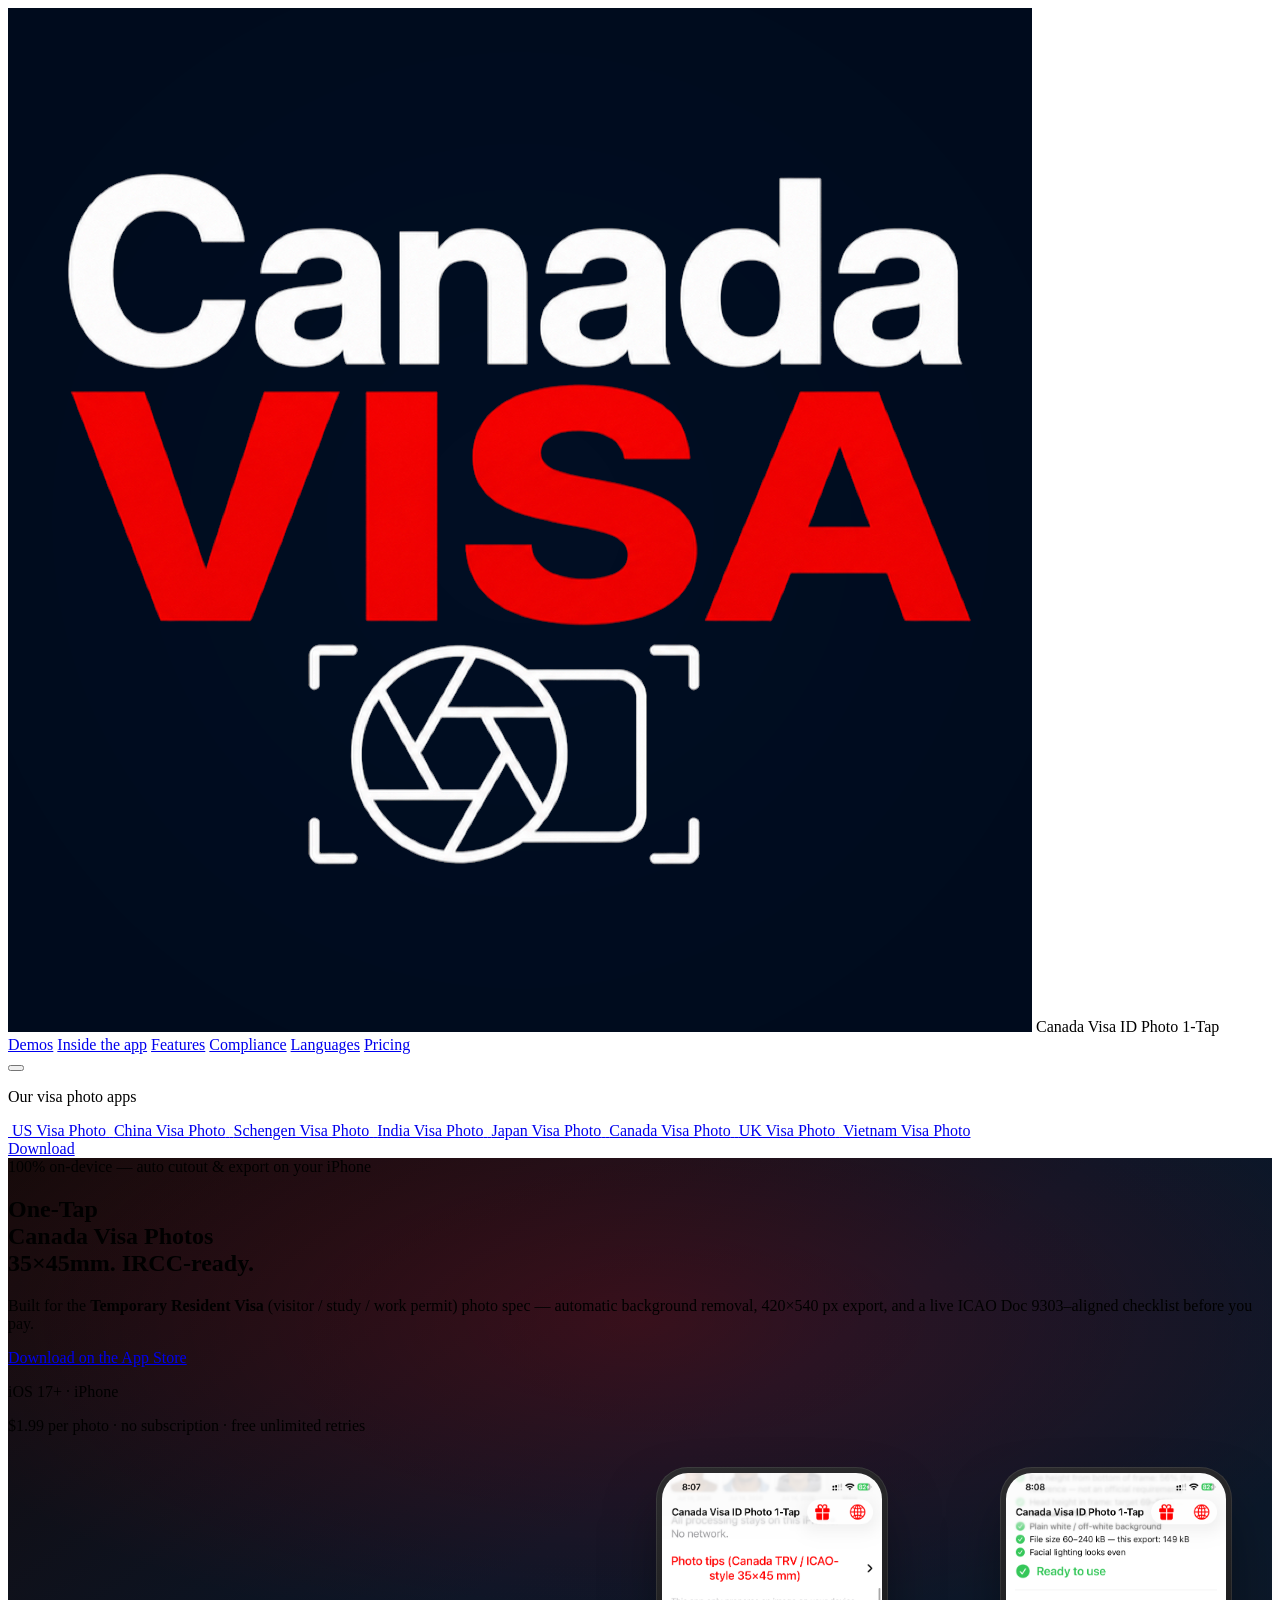
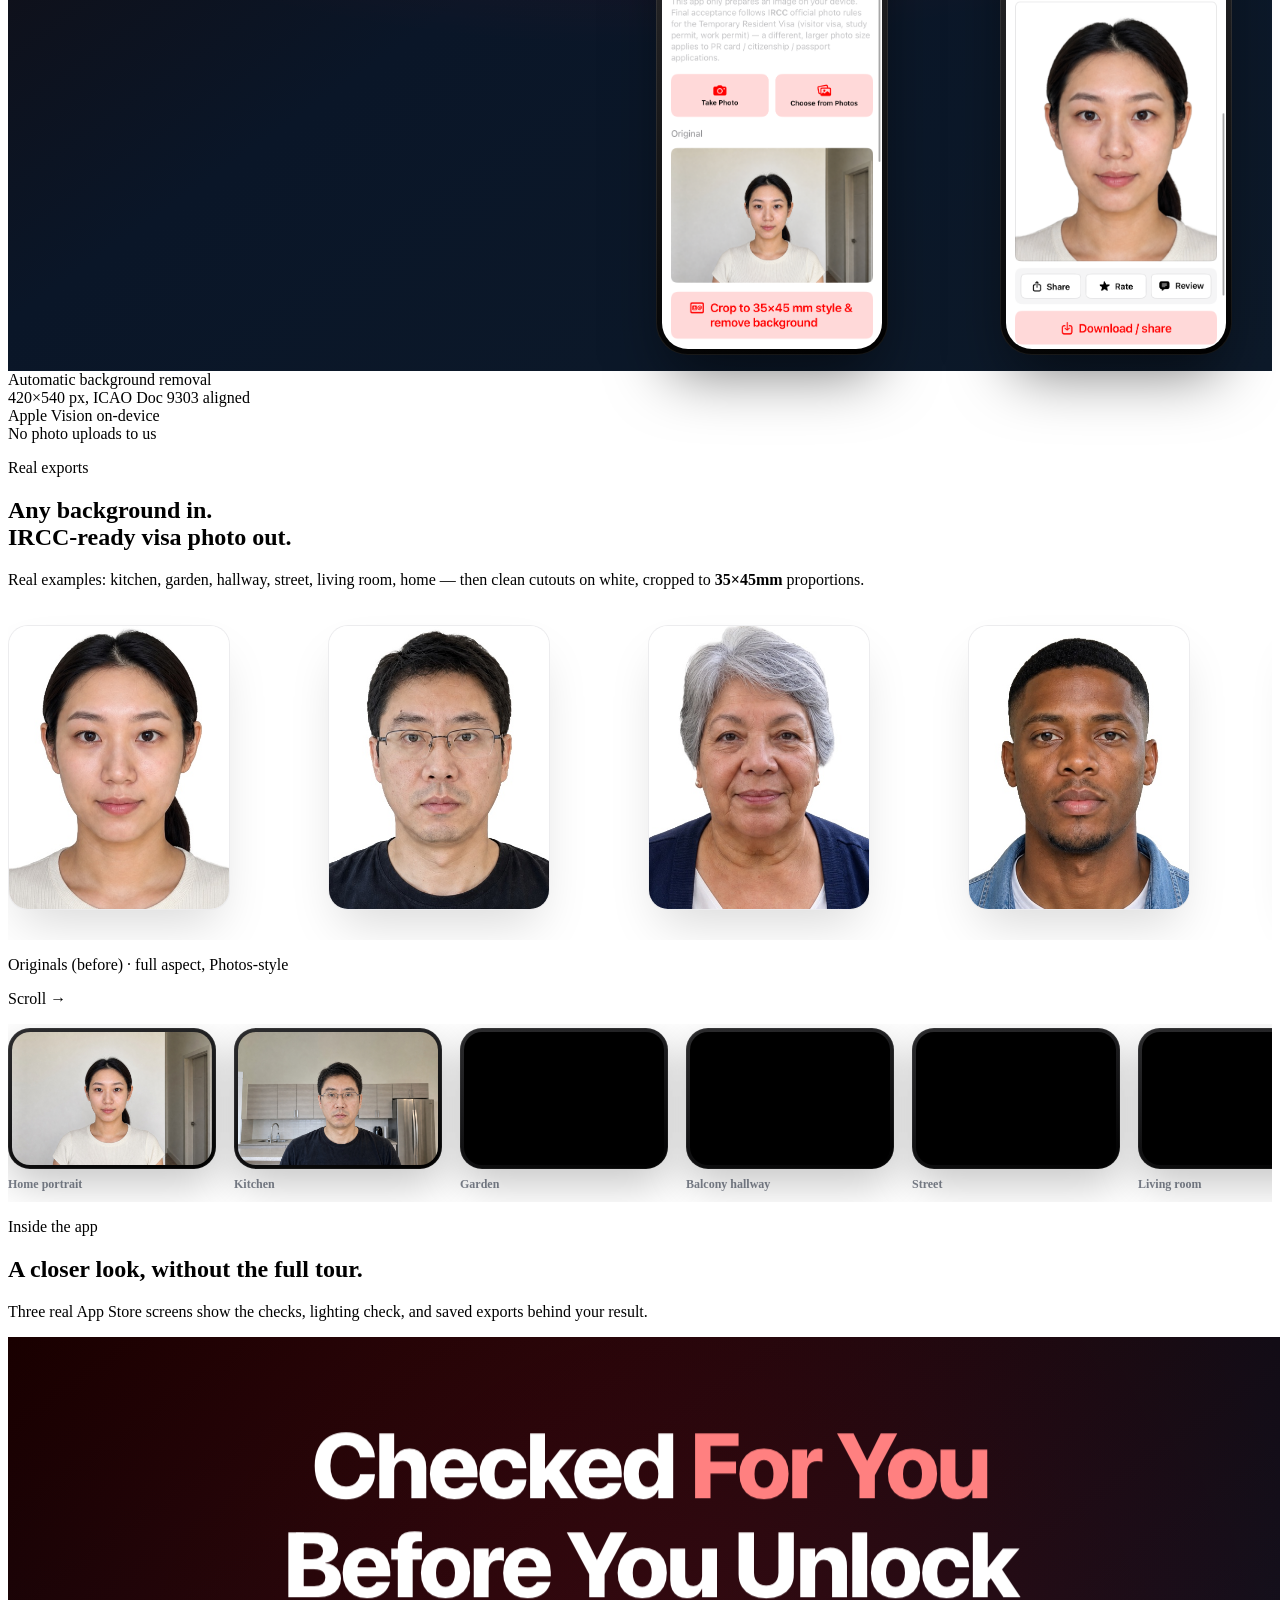
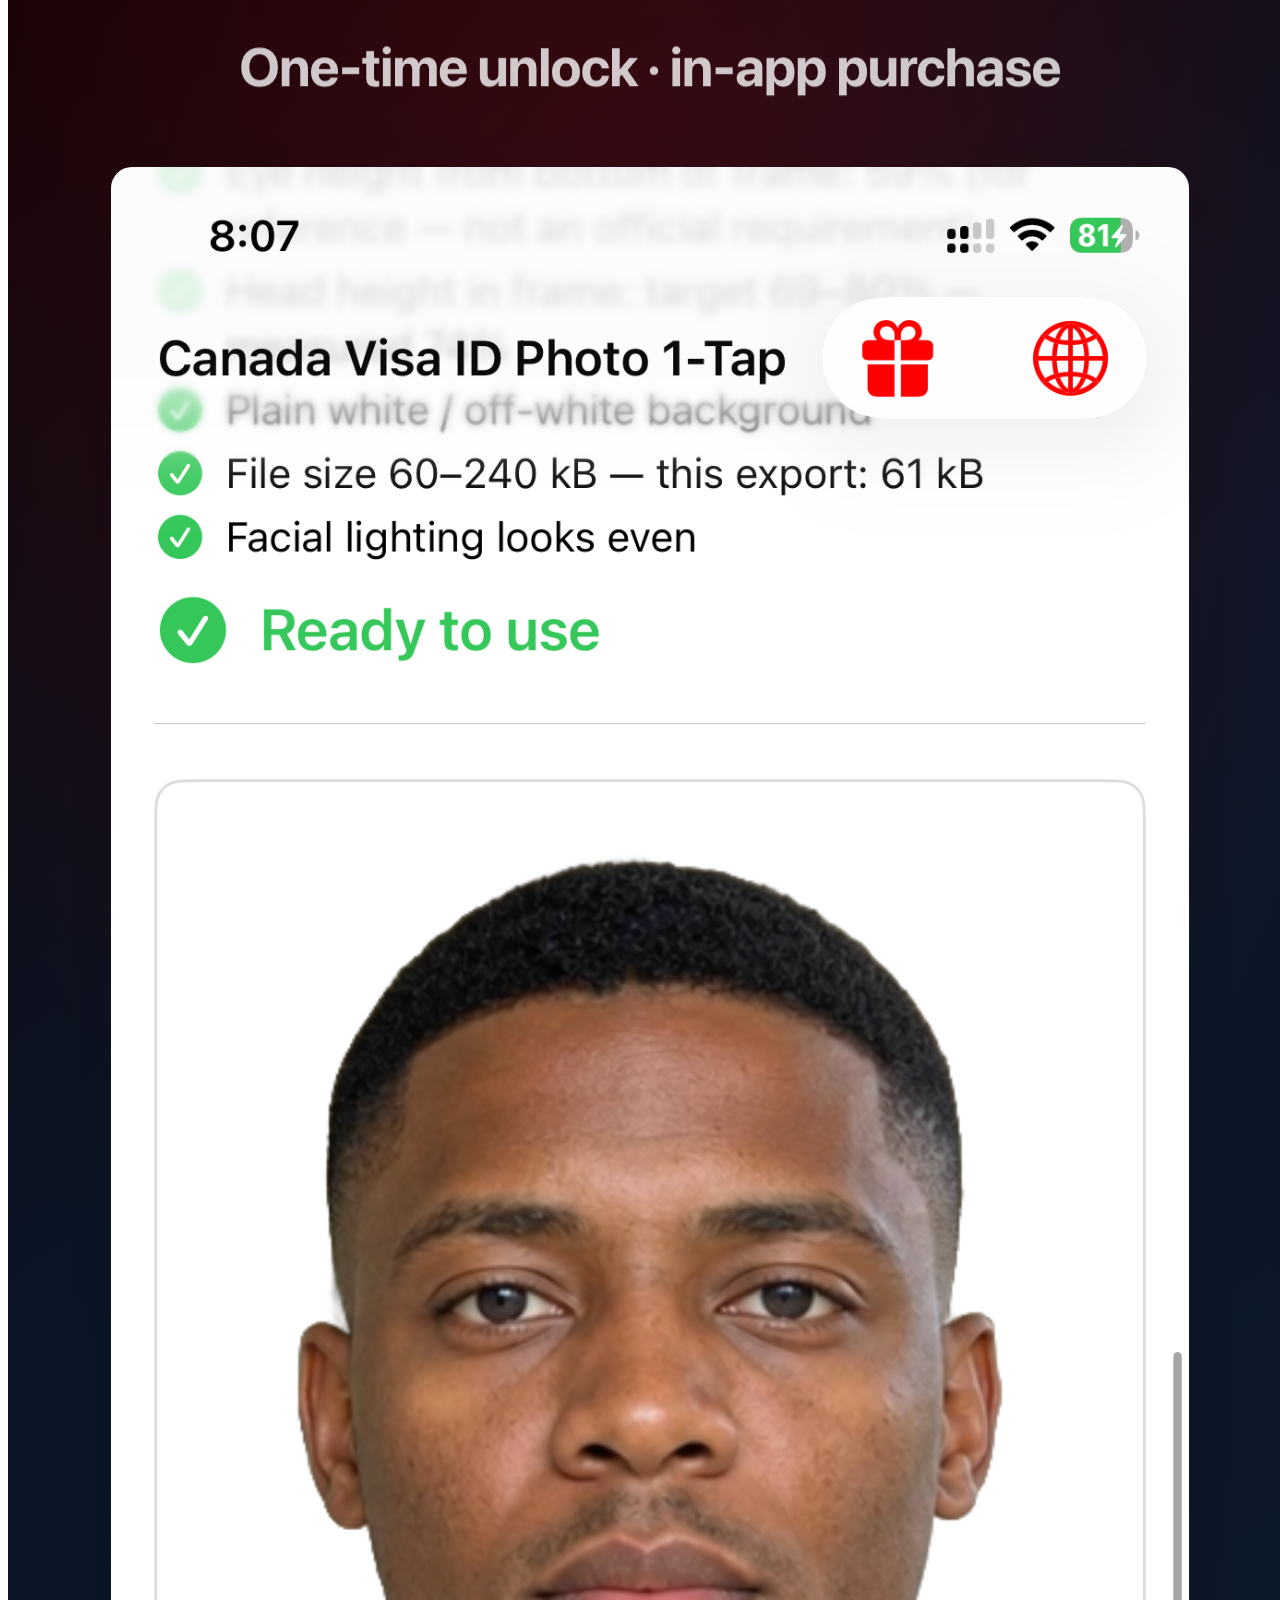
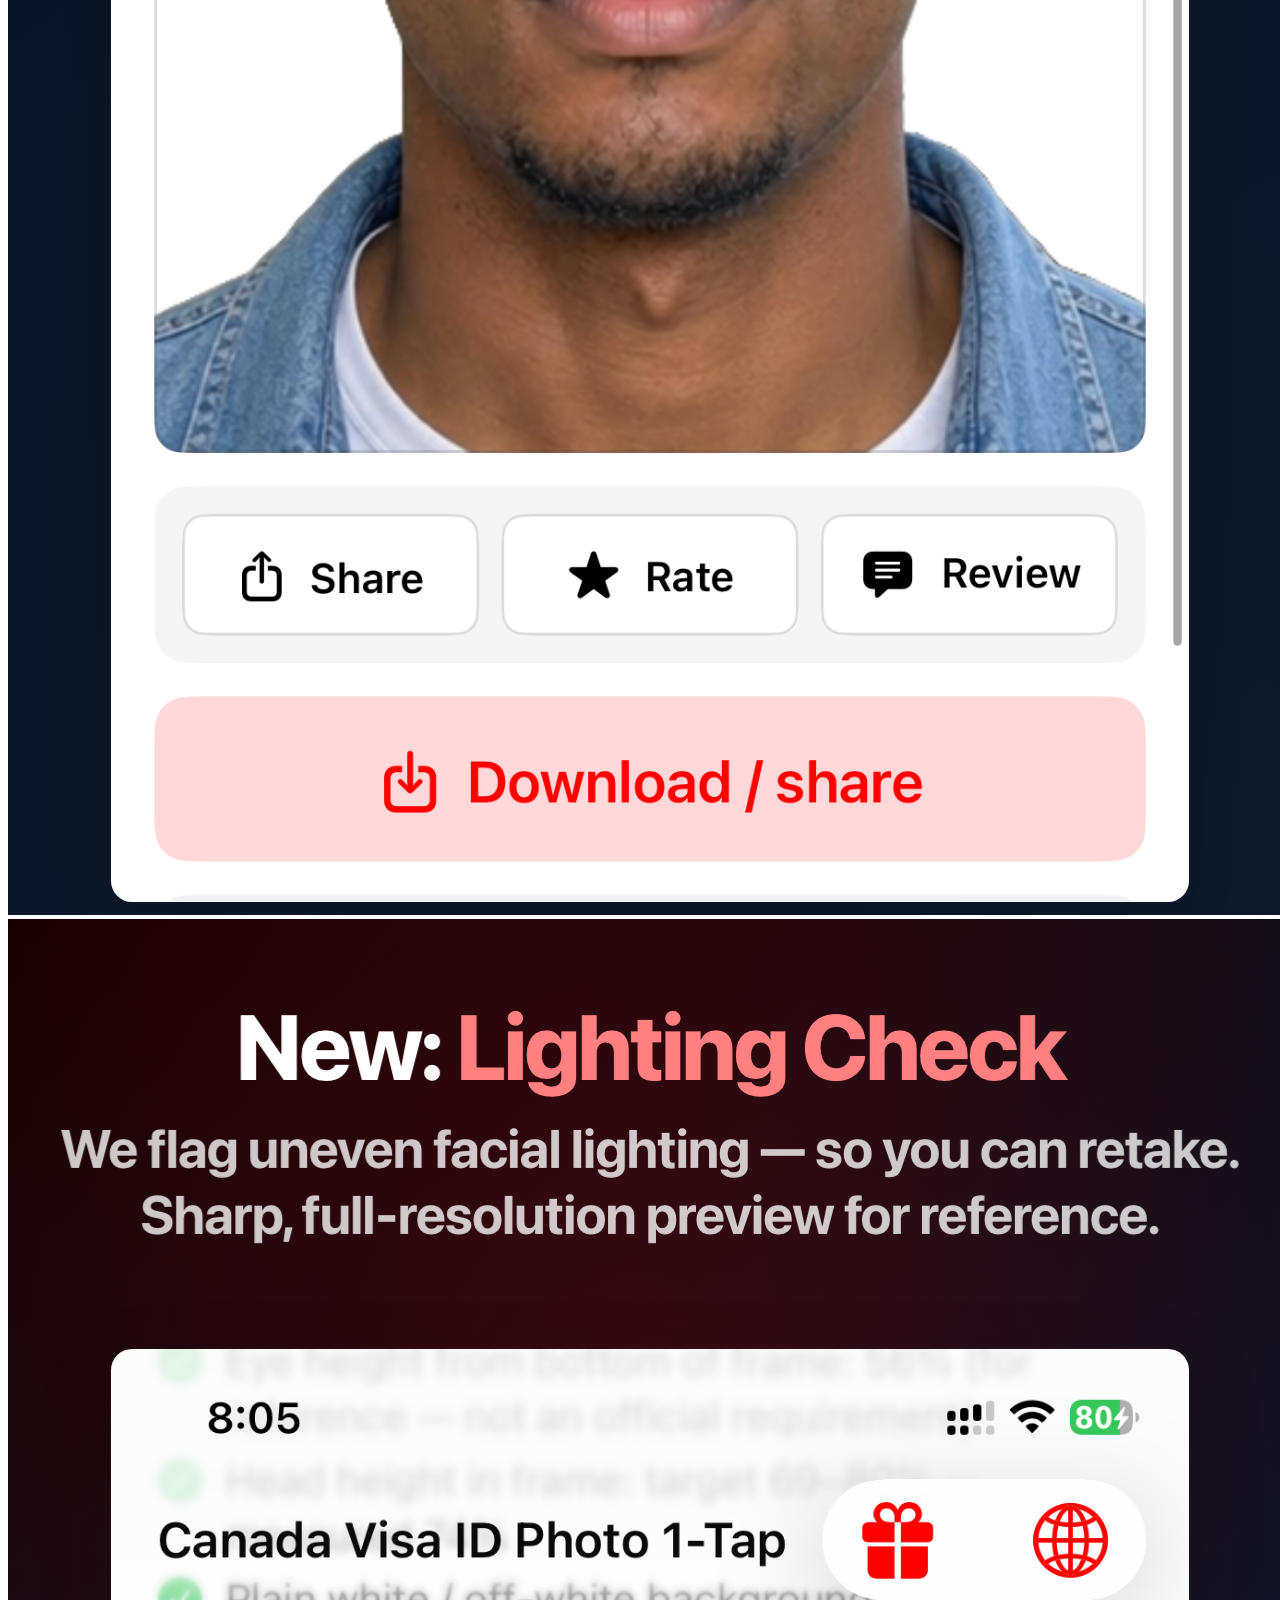
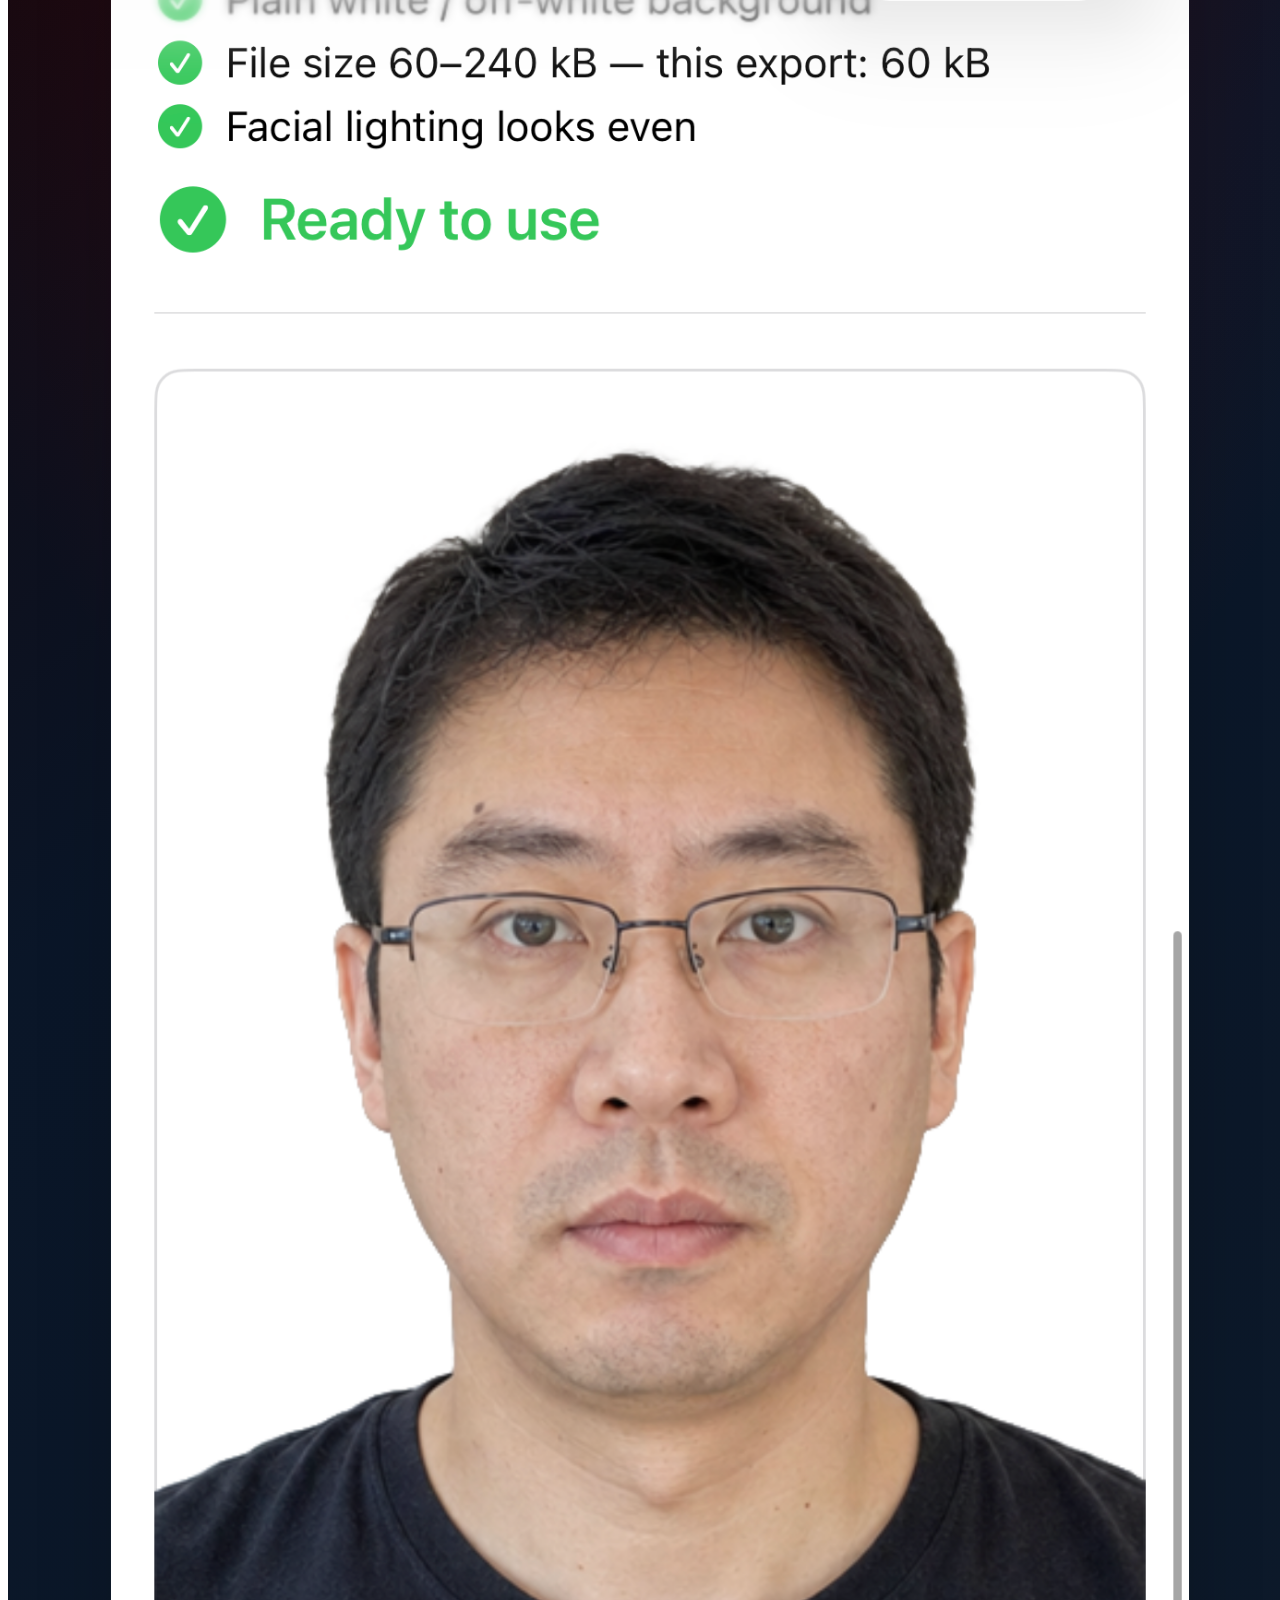
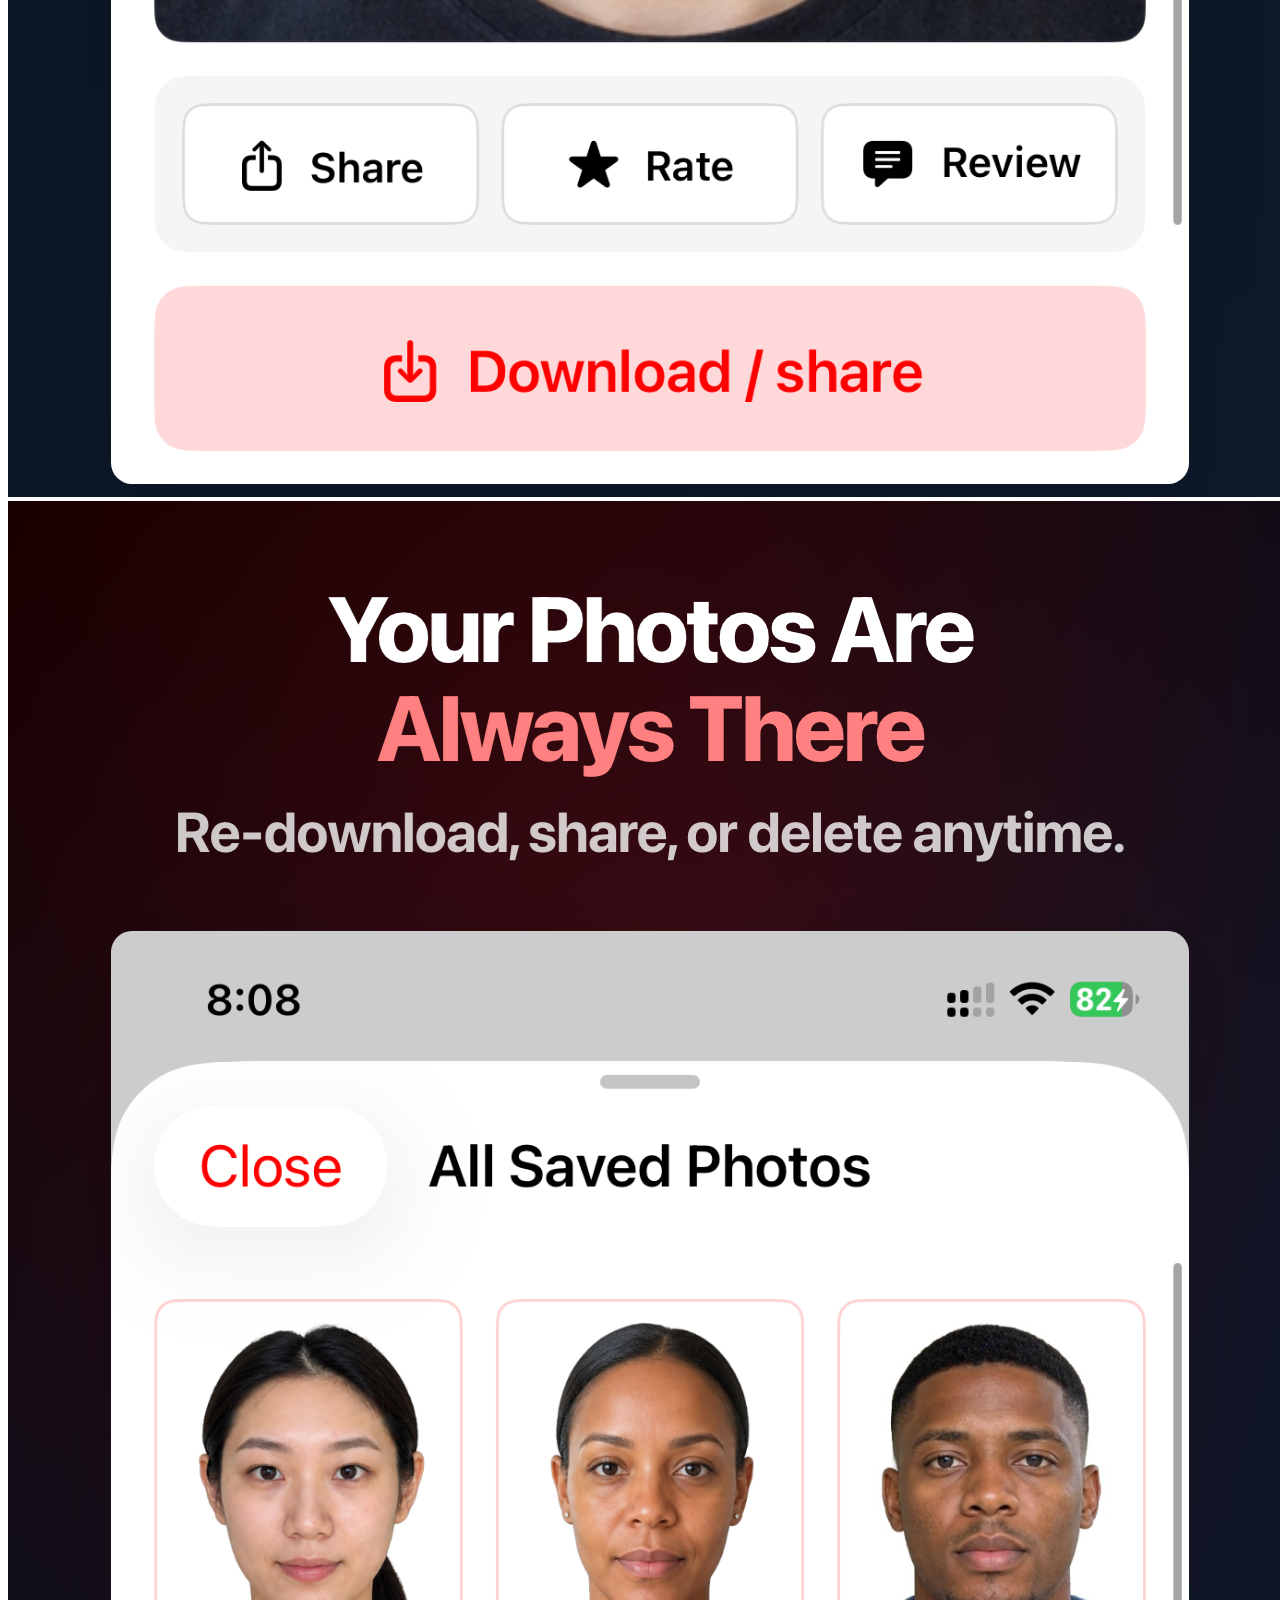
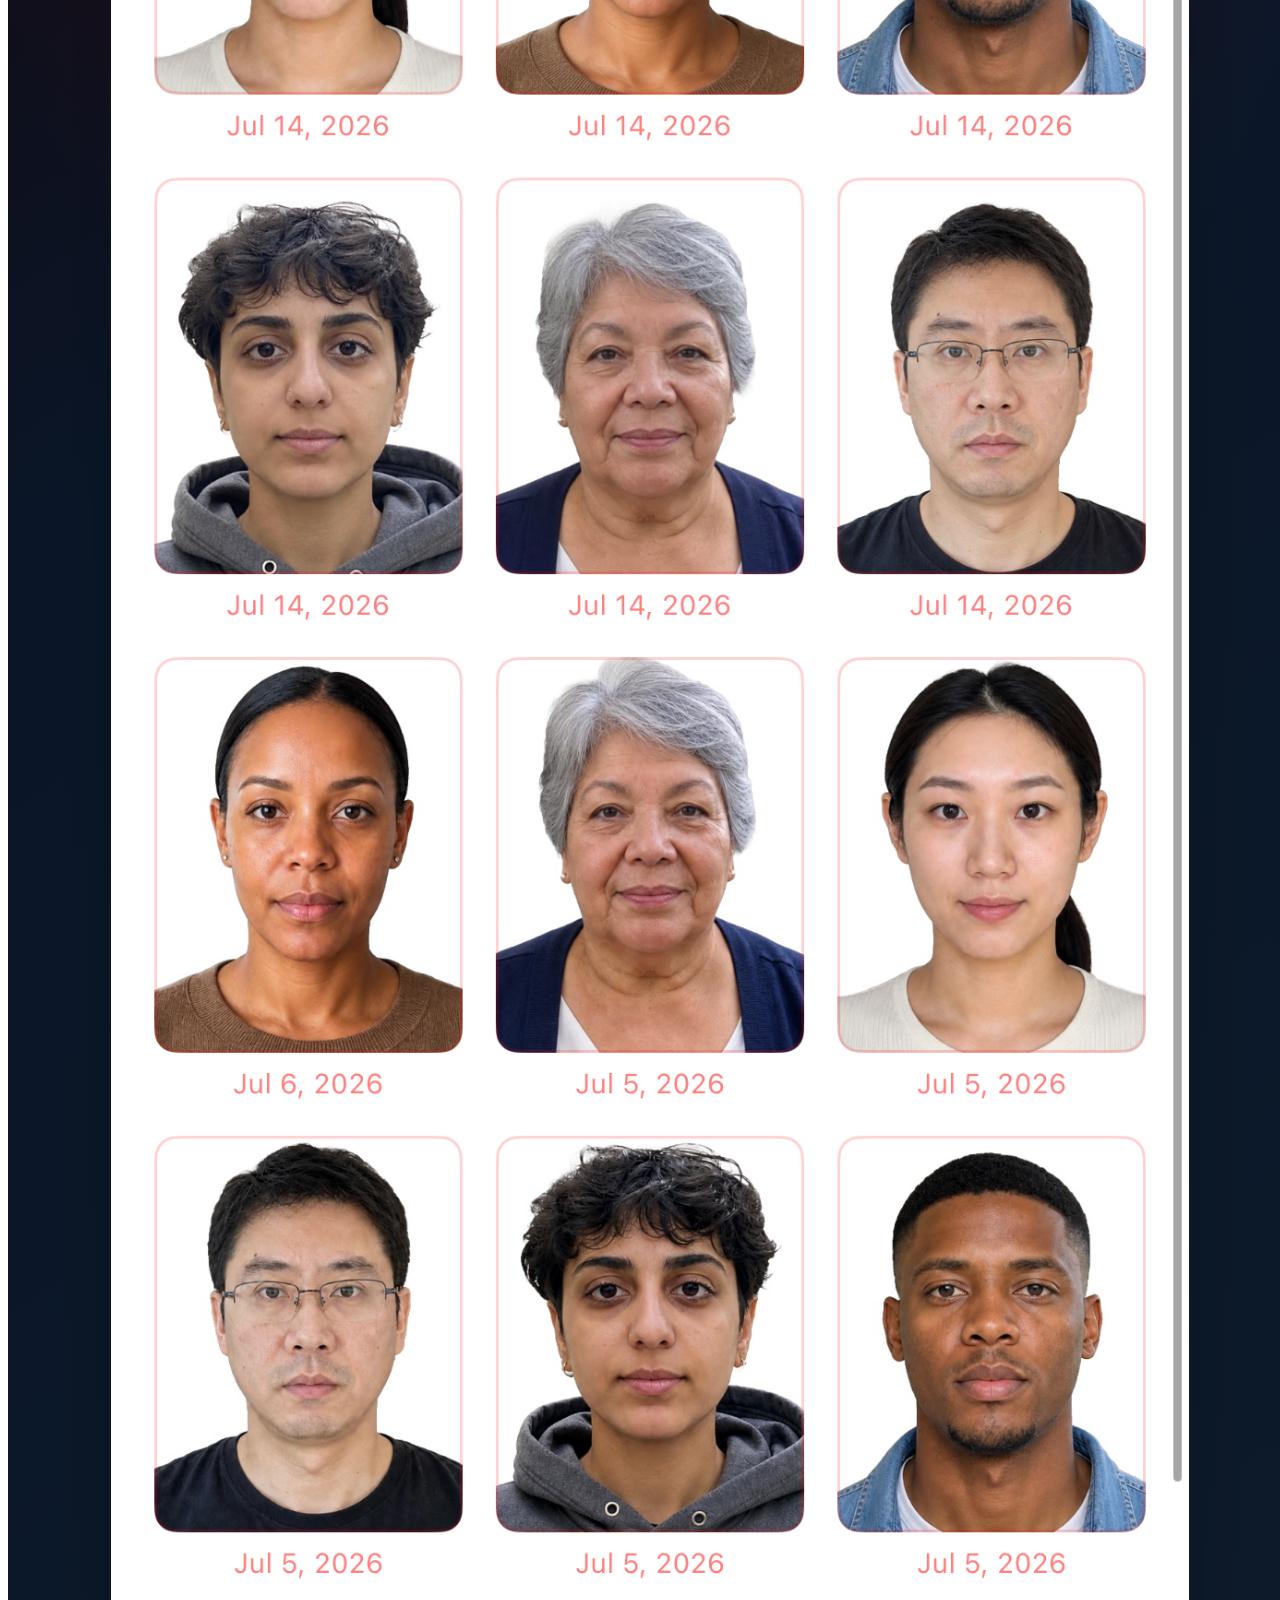
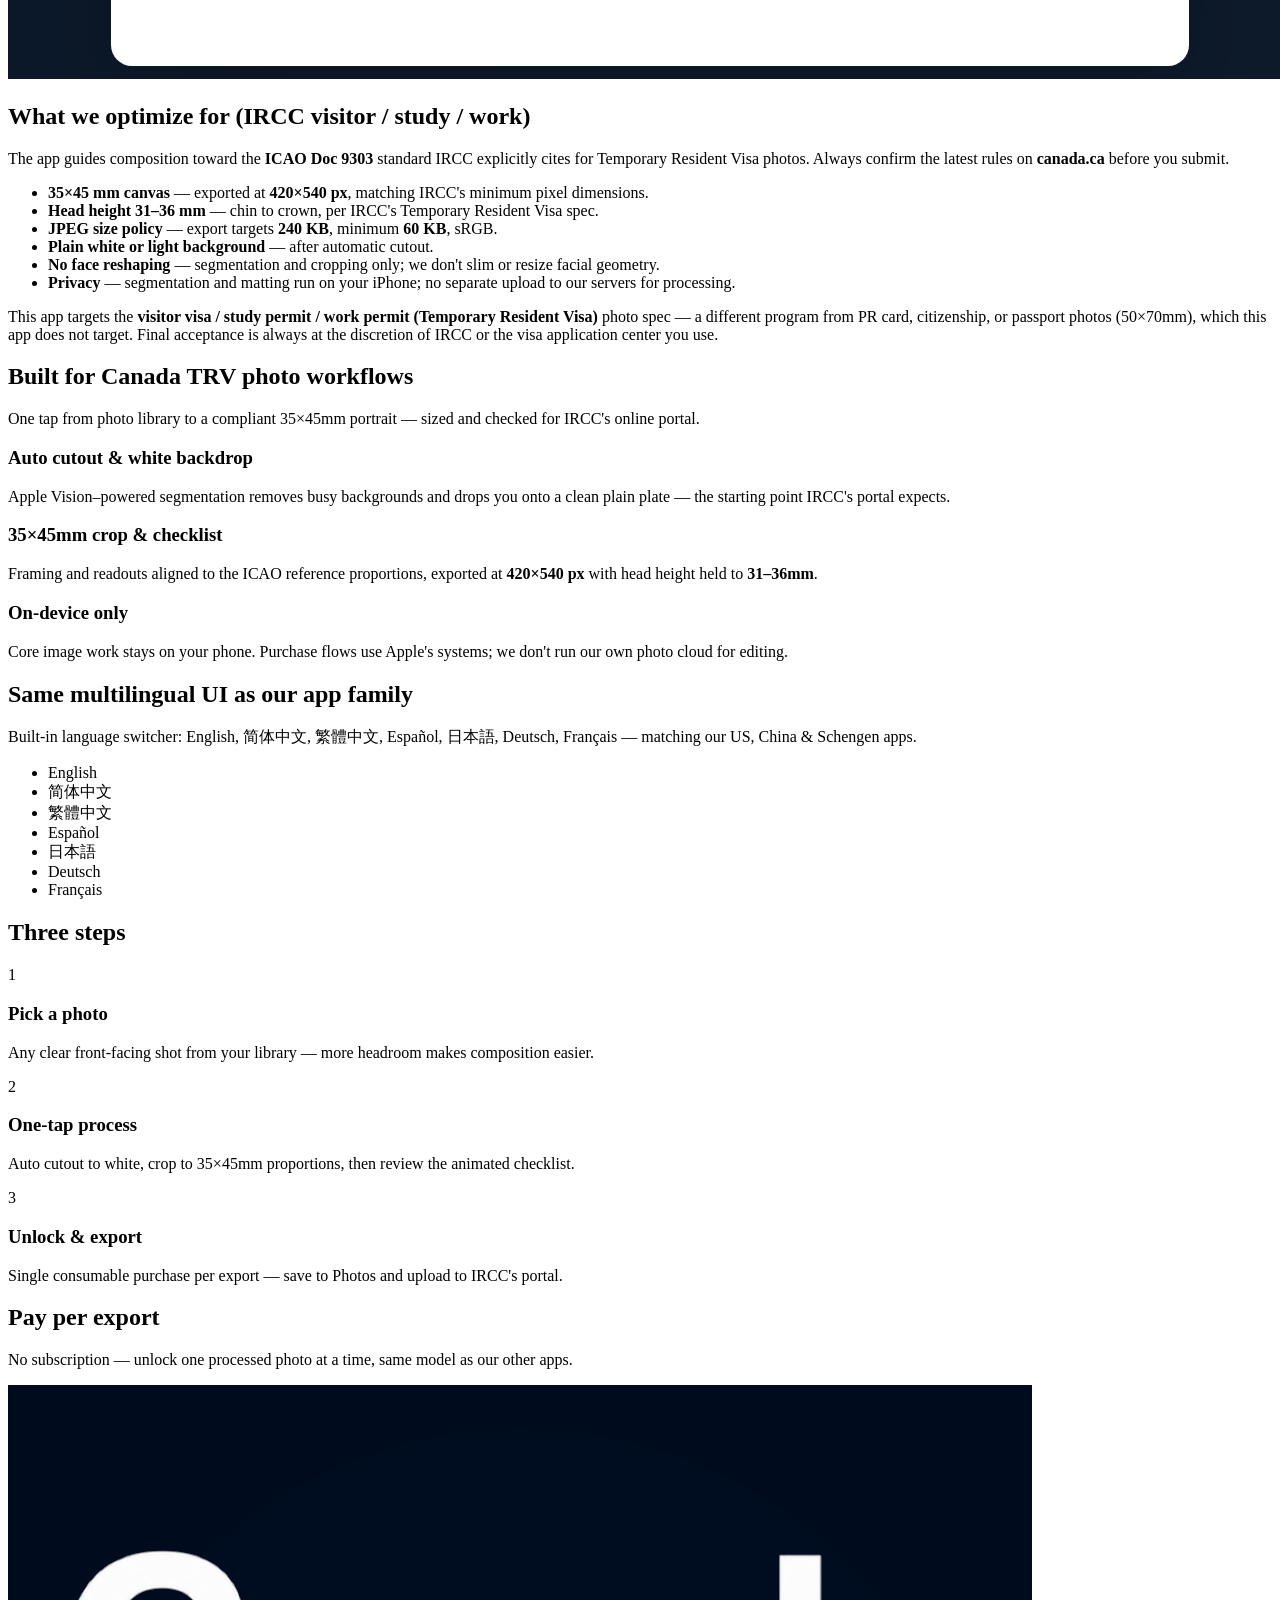
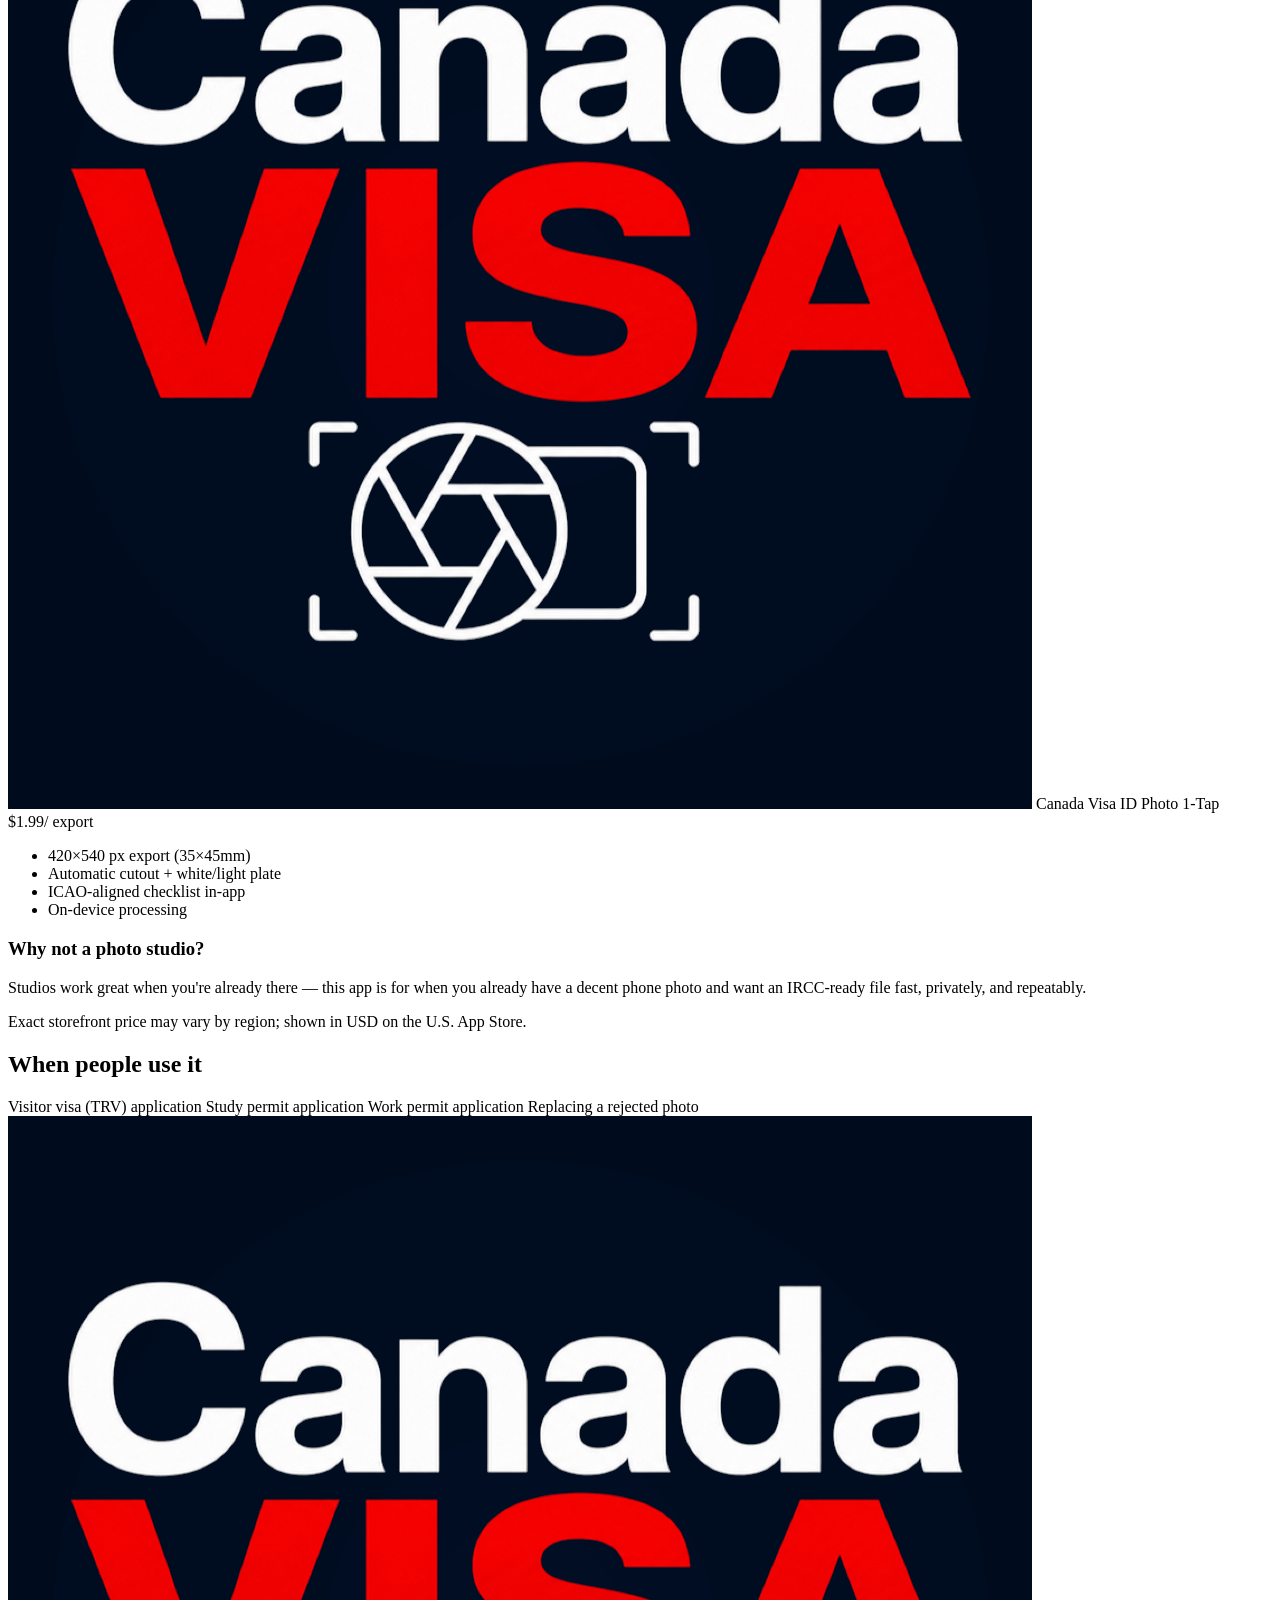
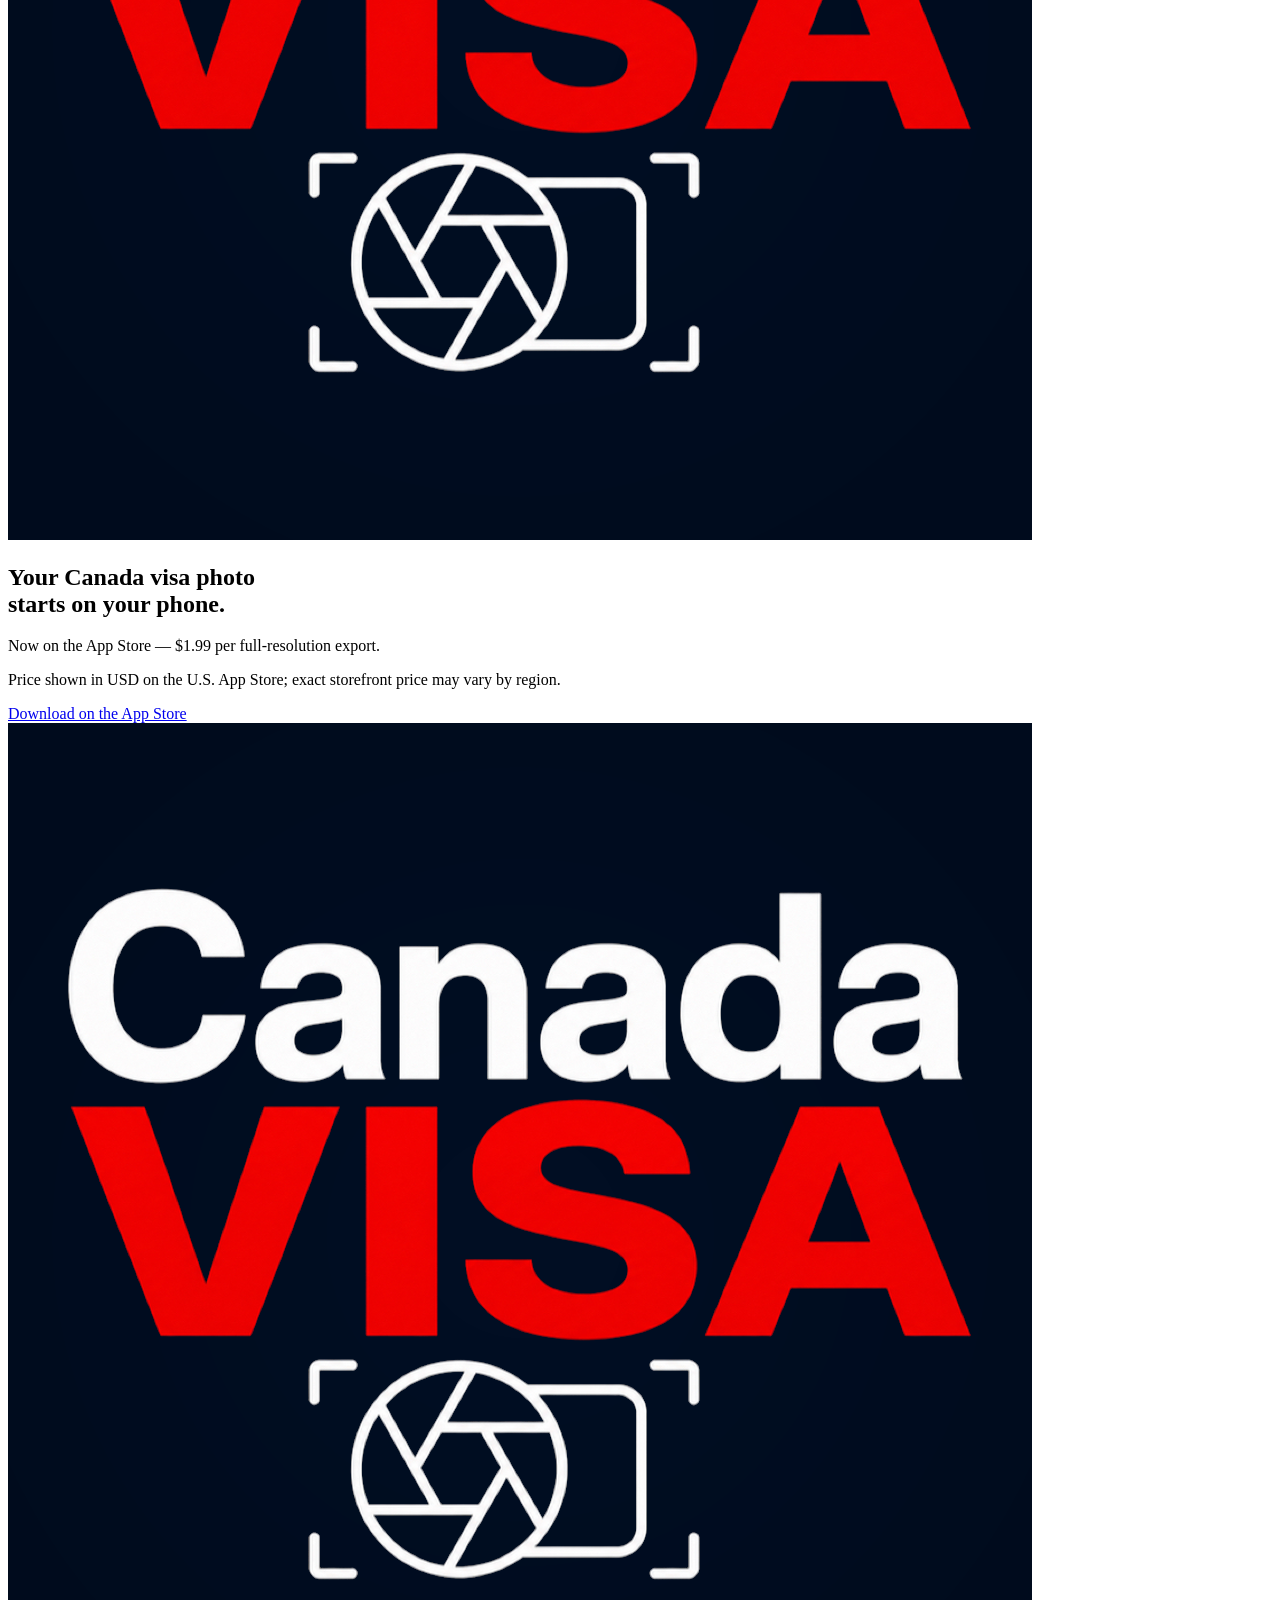
==== index.html @ 43089143 "Refine in-app screenshots" ====
<!DOCTYPE html>
<html lang="en">
<head>
    <meta charset="UTF-8">
    <meta name="viewport" content="width=device-width, initial-scale=1.0">
    <title>Canada Visa ID Photo 1-Tap — 35×45mm TRV photo, one tap, on-device</title>
    <meta name="description" content="Turn any portrait into a compliant Canada Temporary Resident Visa photo: automatic background removal, 35×45mm / 420×540 px export, ICAO Doc 9303 aligned, and on-device privacy. For iPhone.">
    <link rel="canonical" href="https://canada.visaphoto1tap.com/">
    <link rel="icon" type="image/png" href="AppIcon.png">
    <link rel="apple-touch-icon" href="AppIcon.png">
    <meta name="theme-color" content="#ff0000">
    <meta property="og:type" content="website">
    <meta property="og:url" content="https://canada.visaphoto1tap.com/">
    <meta property="og:title" content="Canada Visa ID Photo 1-Tap — 35×45mm TRV photo, one tap, on-device">
    <meta property="og:description" content="Turn any portrait into a compliant Canada Temporary Resident Visa photo: automatic background removal, 35×45mm / 420×540 px export, ICAO Doc 9303 aligned, and on-device privacy. For iPhone.">
    <meta property="og:image" content="https://canada.visaphoto1tap.com/AppIcon.png">
    <meta property="og:image:width" content="1024">
    <meta property="og:image:height" content="1024">
    <meta name="twitter:card" content="summary_large_image">
    <meta name="twitter:title" content="Canada Visa ID Photo 1-Tap — 35×45mm TRV photo, one tap, on-device">
    <meta name="twitter:description" content="Turn any portrait into a compliant Canada Temporary Resident Visa photo: automatic background removal, 35×45mm / 420×540 px export, ICAO Doc 9303 aligned, and on-device privacy. For iPhone.">
    <meta name="twitter:image" content="https://canada.visaphoto1tap.com/AppIcon.png">
    <script type="application/ld+json">
{
  "@context": "https://schema.org",
  "@type": "SoftwareApplication",
  "name": "Canada Visa ID Photo 1-Tap",
  "url": "https://canada.visaphoto1tap.com/",
  "image": "https://canada.visaphoto1tap.com/AppIcon.png",
  "description": "Turn any portrait into a compliant Canada Temporary Resident Visa photo: automatic background removal, 35×45mm / 420×540 px export, ICAO Doc 9303 aligned, and on-device privacy. For iPhone.",
  "operatingSystem": "iOS 17.0 or later",
  "applicationCategory": "PhotographyApplication",
  "offers": {
    "@type": "Offer",
    "price": "1.99",
    "priceCurrency": "USD"
  },
  "downloadUrl": "https://apps.apple.com/app/id6787620585"
}
    </script>
    <script src="https://cdn.tailwindcss.com"></script>
    <script src="https://unpkg.com/lucide@latest"></script>
    <script>
        tailwind.config = {
            theme: {
                extend: {
                    colors: {
                        brand: '#ff0000',
                        'brand-dark': '#c40000',
                        navy: '#0a1628',
                    },
                    fontFamily: {
                        sans: ['-apple-system', 'BlinkMacSystemFont', '"SF Pro Display"', '"Segoe UI"', 'Roboto', 'Helvetica', 'Arial', 'sans-serif'],
                    },
                }
            }
        }
    </script>
    <style>
        .gradient-hero {
            background: radial-gradient(ellipse 120% 80% at 50% 20%, rgba(255, 0, 0, 0.18) 0%, transparent 50%),
                linear-gradient(145deg, #150a0a 0%, #0a1628 45%, #0d1a2a 100%);
        }
        .card-hover { transition: transform 0.2s ease, box-shadow 0.2s ease; }
        .card-hover:hover { transform: translateY(-4px); box-shadow: 0 20px 40px rgba(0, 0, 0, 0.08); }
        @keyframes complianceRowIn {
            from { opacity: 0; transform: translateY(8px); }
            to { opacity: 1; transform: translateY(0); }
        }
        .compliance-row { opacity: 0; animation: complianceRowIn 0.5s ease forwards; }
        .compliance-row:nth-child(1) { animation-delay: 0.05s; }
        .compliance-row:nth-child(2) { animation-delay: 0.12s; }
        .compliance-row:nth-child(3) { animation-delay: 0.19s; }
        .compliance-row:nth-child(4) { animation-delay: 0.26s; }
        .compliance-row:nth-child(5) { animation-delay: 0.33s; }
        .compliance-row:nth-child(6) { animation-delay: 0.40s; }
        .compliance-row:nth-child(7) { animation-delay: 0.47s; }
        .mock-phone {
            width: min(280px, 70vw);
            border-radius: 2.5rem;
            background: linear-gradient(165deg, #101a2c 0%, #0a1628 100%);
            padding: 14px;
            box-shadow: 0 30px 60px -12px rgba(10, 22, 40, 0.35), inset 0 0 0 1px rgba(255,255,255,0.06);
        }
        .mock-screen { background: #fff; border-radius: 1.75rem; overflow: hidden; aspect-ratio: 35 / 45; position: relative; }
        .mock-notch { position: absolute; top: 8px; left: 50%; transform: translateX(-50%); width: 34%; height: 18px; background: #0a1628; border-radius: 999px; }
        .demo-wall-img { width: 100%; max-width: 280px; margin-left: auto; margin-right: auto; height: auto; display: block; object-fit: contain; object-position: center center; border-radius: 1.25rem; box-shadow: 0 25px 50px -12px rgba(0, 0, 0, 0.15); border: 1px solid rgba(15, 23, 42, 0.08); background: #fff; }
        .demo-film { display: flex; gap: 18px; overflow-x: auto; padding: 4px 2px 10px; scroll-snap-type: x mandatory; -webkit-overflow-scrolling: touch; }
        .demo-film::-webkit-scrollbar { height: 8px; }
        .demo-film::-webkit-scrollbar-thumb { background: rgba(15, 23, 42, 0.16); border-radius: 999px; }
        .demo-film-item--original { flex: 0 0 auto; scroll-snap-align: start; width: auto; }
        .demo-film-original-wrap { width: min(200px, 52vw); border-radius: 22px; overflow: hidden; background: linear-gradient(165deg, #2c2c2e 0%, #1c1c1e 40%, #000 100%); box-shadow: 0 16px 40px rgba(0, 0, 0, 0.22), inset 0 0 0 1px rgba(255, 255, 255, 0.06); padding: 4px; }
        .demo-film-thumb-original { width: 100%; height: auto; max-height: min(340px, 58vh); display: block; object-fit: contain; object-position: center center; border-radius: 18px; background: #000; }
        .demo-film-label { margin-top: 8px; font-size: 12px; font-weight: 700; color: rgba(15, 23, 42, 0.55); }
        /* Hero before -> after visual: two matching device screens, same treatment */
        .hero-visual {
            display: flex;
            align-items: center;
            justify-content: center;
            gap: clamp(6px, 1.5vw, 16px);
        }
        @media (min-width: 768px) { .hero-visual { justify-content: flex-end; } }
        .hero-before { position: relative; flex: 0 0 auto; }
        /* Animated arrow */
        @keyframes heroArrowNudge {
            0%, 100% { transform: translateX(0); }
            50% { transform: translateX(5px); }
        }
        .hero-arrow {
            flex: 0 0 auto;
            color: #22d3ee;
            animation: heroArrowNudge 1.6s ease-in-out infinite;
        }
        .hero-arrow svg { width: clamp(20px, 4vw, 30px); height: clamp(20px, 4vw, 30px); }
        /* Both before and after use the same device-screen treatment */
        .hero-after { position: relative; flex: 0 0 auto; }
        .hero-phone {
            width: clamp(150px, 38vw, 220px);
            border-radius: 32px;
            padding: 6px;
            background: linear-gradient(165deg, #2c2c2e 0%, #1c1c1e 40%, #000 100%);
            box-shadow:
                0 30px 60px -12px rgba(0, 0, 0, 0.5),
                inset 0 0 0 1px rgba(255, 255, 255, 0.08);
        }
        .hero-phone img {
            width: 100%;
            height: auto;
            display: block;
            border-radius: 26px;
            background: #fff;
        }
        /* Before/After pills */
        .hero-pill {
            position: absolute;
            top: 8px;
            left: 8px;
            font-size: 10px;
            font-weight: 800;
            letter-spacing: 0.04em;
            text-transform: uppercase;
            padding: 3px 8px;
            border-radius: 999px;
            background: rgba(10, 22, 40, 0.55);
            color: #fff;
            backdrop-filter: blur(4px);
        }
        /* Demo wall: single-row scrollable results strip */
        .demo-wall-row {
            display: flex;
            gap: 20px;
            overflow-x: auto;
            padding: 4px 2px 14px;
            scroll-snap-type: x mandatory;
            -webkit-overflow-scrolling: touch;
        }
        .demo-wall-row::-webkit-scrollbar { height: 8px; }
        .demo-wall-row::-webkit-scrollbar-thumb { background: rgba(15, 23, 42, 0.16); border-radius: 999px; }
        .demo-wall-item { flex: 0 0 auto; scroll-snap-align: start; width: min(220px, 56vw); }
    </style>
</head>
<body class="bg-white text-gray-900 font-sans antialiased">

    <nav class="sticky top-0 z-50 bg-white/80 backdrop-blur-lg border-b border-gray-100">
        <div class="max-w-6xl mx-auto px-6 h-14 flex items-center justify-between">
            <div class="flex items-center gap-3">
                <img src="AppIcon.png" alt="Canada Visa ID Photo 1-Tap" class="w-8 h-8 rounded-lg" width="1024" height="1024" decoding="async">
                <span class="font-semibold text-gray-900 tracking-tight">Canada Visa ID Photo 1-Tap</span>
            </div>
            <div class="flex items-center gap-6 text-sm">
                <a href="#demos" class="text-gray-500 hover:text-gray-900 transition hidden sm:block">Demos</a>
                <a href="#app" class="text-gray-500 hover:text-gray-900 transition hidden sm:block">Inside the app</a>
                <a href="#features" class="text-gray-500 hover:text-gray-900 transition hidden sm:block">Features</a>
                <a href="#compliance-checklist" class="text-gray-500 hover:text-gray-900 transition hidden sm:block">Compliance</a>
                <a href="#languages" class="text-gray-500 hover:text-gray-900 transition hidden sm:block">Languages</a>
                <a href="#pricing" class="text-gray-500 hover:text-gray-900 transition hidden sm:block">Pricing</a>
                <div class="relative">
            <button type="button" id="app-switcher-btn" aria-haspopup="true" aria-expanded="false" aria-label="Other visa photo apps" class="p-2 -m-2 rounded-lg text-gray-500 hover:text-gray-900 hover:bg-gray-100 transition">
                <i data-lucide="menu" class="w-5 h-5"></i>
            </button>
            <div id="app-switcher-menu" class="hidden fixed right-4 top-16 w-72 max-w-[calc(100vw-2rem)] bg-white rounded-2xl shadow-2xl border border-gray-100 py-2 z-50 text-left">
                <p class="px-4 py-2 text-xs font-semibold text-gray-400 uppercase tracking-wider">Our visa photo apps</p>
            <a href="https://us.visaphoto1tap.com/" class="flex items-center gap-3 px-4 py-2.5 hover:bg-gray-50 transition">
                <img src="https://us.visaphoto1tap.com/AppIcon.png" alt="" class="w-8 h-8 rounded-lg flex-shrink-0">
                <span class="text-sm font-medium text-gray-800">US Visa Photo</span>
            </a>
            <a href="https://china.visaphoto1tap.com/" class="flex items-center gap-3 px-4 py-2.5 hover:bg-gray-50 transition">
                <img src="https://china.visaphoto1tap.com/AppIcon.png" alt="" class="w-8 h-8 rounded-lg flex-shrink-0">
                <span class="text-sm font-medium text-gray-800">China Visa Photo</span>
            </a>
            <a href="https://schengen.visaphoto1tap.com/" class="flex items-center gap-3 px-4 py-2.5 hover:bg-gray-50 transition">
                <img src="https://schengen.visaphoto1tap.com/AppIcon.png" alt="" class="w-8 h-8 rounded-lg flex-shrink-0">
                <span class="text-sm font-medium text-gray-800">Schengen Visa Photo</span>
            </a>
            <a href="https://india.visaphoto1tap.com/" class="flex items-center gap-3 px-4 py-2.5 hover:bg-gray-50 transition">
                <img src="https://india.visaphoto1tap.com/AppIcon.png" alt="" class="w-8 h-8 rounded-lg flex-shrink-0">
                <span class="text-sm font-medium text-gray-800">India Visa Photo</span>
            </a>
            <a href="https://japan.visaphoto1tap.com/" class="flex items-center gap-3 px-4 py-2.5 hover:bg-gray-50 transition">
                <img src="https://japan.visaphoto1tap.com/AppIcon.png" alt="" class="w-8 h-8 rounded-lg flex-shrink-0">
                <span class="text-sm font-medium text-gray-800">Japan Visa Photo</span>
            </a>
            <a href="https://canada.visaphoto1tap.com/" class="flex items-center gap-3 px-4 py-2.5 bg-gray-50">
                <img src="https://canada.visaphoto1tap.com/AppIcon.png" alt="" class="w-8 h-8 rounded-lg flex-shrink-0">
                <span class="text-sm font-semibold text-gray-900">Canada Visa Photo</span>
                <i data-lucide="check" class="w-4 h-4 text-emerald-500 ml-auto flex-shrink-0"></i>
            </a>
            <a href="https://uk.visaphoto1tap.com/" class="flex items-center gap-3 px-4 py-2.5 hover:bg-gray-50 transition">
                <img src="https://uk.visaphoto1tap.com/AppIcon.png" alt="" class="w-8 h-8 rounded-lg flex-shrink-0">
                <span class="text-sm font-medium text-gray-800">UK Visa Photo</span>
            </a>
            <a href="https://vietnam.visaphoto1tap.com/" class="flex items-center gap-3 px-4 py-2.5 hover:bg-gray-50 transition">
                <img src="https://vietnam.visaphoto1tap.com/AppIcon.png" alt="" class="w-8 h-8 rounded-lg flex-shrink-0">
                <span class="text-sm font-medium text-gray-800">Vietnam Visa Photo</span>
            </a>
            </div>
        </div>
        <a href="https://apps.apple.com/app/id6787620585" target="_blank" rel="noopener noreferrer" class="bg-brand text-white px-4 py-1.5 rounded-full text-sm font-medium hover:bg-brand-dark transition">Download</a>
            </div>
        </div>
    </nav>

    <section class="gradient-hero text-white overflow-hidden">
        <div class="max-w-6xl mx-auto px-6 py-16 md:py-24">
            <div class="grid md:grid-cols-2 gap-12 md:gap-8 items-center">
                <!-- Copy -->
                <div class="text-center md:text-left">
                <div class="inline-flex items-center gap-2 bg-white/10 backdrop-blur rounded-full px-4 py-1.5 text-sm mb-8">
                    <i data-lucide="shield-check" class="w-4 h-4 text-emerald-400"></i>
                    <span class="text-gray-200">100% on-device — auto cutout &amp; export on your iPhone</span>
                </div>

                <h1 class="text-4xl sm:text-5xl md:text-6xl font-bold tracking-tight leading-tight mb-6">
                    <span class="text-white">One-Tap</span><br>
                    <span class="text-brand">Canada Visa Photos</span><br>
                    <span class="text-gray-200 text-3xl sm:text-4xl md:text-5xl font-semibold">35×45mm. IRCC-ready.</span>
                </h1>

                <p class="text-lg md:text-xl text-gray-300 max-w-xl mx-auto mb-10 leading-relaxed">
                    Built for the <strong class="text-white">Temporary Resident Visa</strong> (visitor / study / work permit) photo spec — automatic background removal, 420×540 px export, and a live ICAO Doc 9303–aligned checklist before you pay.
                </p>

                <div id="download" class="flex flex-col sm:flex-row items-center justify-center gap-4">
                    <a href="https://apps.apple.com/app/id6787620585" target="_blank" rel="noopener noreferrer" class="inline-flex items-center gap-2 bg-white text-navy px-8 py-3.5 rounded-xl font-semibold hover:bg-gray-100 transition text-base">
                        <i data-lucide="download" class="w-5 h-5"></i>
                        Download on the App Store
                    </a>
                </div>
                <p class="text-gray-500 text-sm mt-4">iOS 17+ &middot; iPhone</p>
                <p class="text-gray-500 text-sm mt-1">$1.99 per photo &middot; no subscription &middot; free unlimited retries</p>
                </div>

                <!-- Product visual: your everyday photo -> ready-for-visa, in the app -->
                <div class="hero-visual">
                    <!-- Before: the app's own "Original" screen, full raw device screenshot -->
                    <figure class="hero-before">
                        <div class="hero-phone">
                            <img src="appstore/before-original.png" width="1170" height="2532" decoding="async" alt="The Canada Visa ID Photo 1-Tap app showing the Original photo screen with a crop and remove background button">
                        </div>
                    </figure>

                    <!-- Arrow -->
                    <div class="hero-arrow" aria-hidden="true">
                        <i data-lucide="arrow-right"></i>
                    </div>

                    <!-- After: the same person, in the app — background removed, cropped, auto-checked -->
                    <figure class="hero-after">
                        <div class="hero-phone">
                            <img src="appstore/after-result.png" width="1170" height="2532" decoding="async" alt="The same photo in the Canada Visa ID Photo 1-Tap app: background removed, cropped, compliance checklist passed, marked Ready to use">
                        </div>
                    </figure>
                </div>
            </div>
        </div>
    </section>

    <section class="bg-gray-50 border-b border-gray-100">
        <div class="max-w-4xl mx-auto px-6 py-6 flex flex-wrap items-center justify-center gap-x-10 gap-y-3 text-sm text-gray-500">
            <div class="flex items-center gap-2"><i data-lucide="scissors" class="w-4 h-4 text-brand"></i><span>Automatic background removal</span></div>
            <div class="flex items-center gap-2"><i data-lucide="ruler" class="w-4 h-4 text-brand"></i><span>420×540 px, ICAO Doc 9303 aligned</span></div>
            <div class="flex items-center gap-2"><i data-lucide="cpu" class="w-4 h-4 text-brand"></i><span>Apple Vision on-device</span></div>
            <div class="flex items-center gap-2"><i data-lucide="eye-off" class="w-4 h-4 text-brand"></i><span>No photo uploads to us</span></div>
        </div>
    </section>

    <section id="demos" class="py-20 md:py-28 scroll-mt-20 bg-white">
        <div class="max-w-6xl mx-auto px-6">
            <div class="text-center mb-14">
                <p class="text-gray-500 text-xs font-semibold uppercase tracking-wider mb-2">Real exports</p>
                <h2 class="text-3xl md:text-4xl font-bold tracking-tight mb-4">Any background in.<br><span class="text-brand">IRCC-ready visa photo</span> out.</h2>
                <p class="text-gray-500 text-lg max-w-3xl mx-auto">Real examples: kitchen, garden, hallway, street, living room, home — then clean cutouts on white, cropped to <strong class="text-gray-700">35×45mm</strong> proportions.</p>
            </div>

            <div class="demo-wall-row" aria-label="Result photo row">
                <figure class="demo-wall-item"><img src="demos/demo-01-result.jpg" alt="Canada visa photo export example 1" class="demo-wall-img" width="420" height="540" decoding="async"></figure>
                <figure class="demo-wall-item"><img src="demos/demo-02-result.jpg" alt="Canada visa photo export example 2" class="demo-wall-img" width="420" height="540" decoding="async"></figure>
                <figure class="demo-wall-item"><img src="demos/demo-03-result.jpg" alt="Canada visa photo export example 3" class="demo-wall-img" width="420" height="540" decoding="async"></figure>
                <figure class="demo-wall-item"><img src="demos/demo-04-result.jpg" alt="Canada visa photo export example 4" class="demo-wall-img" width="420" height="540" decoding="async"></figure>
                <figure class="demo-wall-item"><img src="demos/demo-05-result.jpg" alt="Canada visa photo export example 5" class="demo-wall-img" width="420" height="540" decoding="async"></figure>
                <figure class="demo-wall-item"><img src="demos/demo-06-result.jpg" alt="Canada visa photo export example 6" class="demo-wall-img" width="420" height="540" decoding="async"></figure>
            </div>

            <div class="mt-10 max-w-6xl mx-auto">
                <div class="flex items-center justify-between gap-4 mb-3">
                    <p class="text-sm font-semibold text-gray-400 uppercase tracking-wider">Originals (before) · full aspect, Photos-style</p>
                    <p class="text-xs text-gray-400 hidden sm:block">Scroll &rarr;</p>
                </div>
                <div class="demo-film" aria-label="Original photo strip">
                    <div class="demo-film-item--original">
                        <div class="demo-film-original-wrap"><img src="demos/demo-01-original.jpg" alt="Original 1" class="demo-film-thumb-original" decoding="async"></div>
                        <div class="demo-film-label">Home portrait</div>
                    </div>
                    <div class="demo-film-item--original">
                        <div class="demo-film-original-wrap"><img src="demos/demo-02-original.jpg" alt="Original 2" class="demo-film-thumb-original" decoding="async"></div>
                        <div class="demo-film-label">Kitchen</div>
                    </div>
                    <div class="demo-film-item--original">
                        <div class="demo-film-original-wrap"><img src="demos/demo-03-original.jpg" alt="Original 3" class="demo-film-thumb-original" decoding="async"></div>
                        <div class="demo-film-label">Garden</div>
                    </div>
                    <div class="demo-film-item--original">
                        <div class="demo-film-original-wrap"><img src="demos/demo-04-original.jpg" alt="Original 4" class="demo-film-thumb-original" decoding="async"></div>
                        <div class="demo-film-label">Balcony hallway</div>
                    </div>
                    <div class="demo-film-item--original">
                        <div class="demo-film-original-wrap"><img src="demos/demo-05-original.jpg" alt="Original 5" class="demo-film-thumb-original" decoding="async"></div>
                        <div class="demo-film-label">Street</div>
                    </div>
                    <div class="demo-film-item--original">
                        <div class="demo-film-original-wrap"><img src="demos/demo-06-original.jpg" alt="Original 6" class="demo-film-thumb-original" decoding="async"></div>
                        <div class="demo-film-label">Living room</div>
                    </div>
                </div>
            </div>
        </div>
    </section>

    <section id="app" class="py-16 md:py-24 bg-gray-50 scroll-mt-24">
        <div class="max-w-6xl mx-auto px-6 text-center">
            <p class="text-gray-500 text-xs font-semibold uppercase tracking-wider mb-2">Inside the app</p>
            <h2 class="text-2xl md:text-3xl font-bold tracking-tight text-gray-900 mb-3">A closer look, without the full tour.</h2>
            <p class="text-gray-500 text-sm md:text-base max-w-2xl mx-auto mb-10">Three real App Store screens show the checks, lighting check, and saved exports behind your result.</p>
            <div class="grid grid-cols-1 sm:grid-cols-3 gap-8 md:gap-10 justify-items-center max-w-4xl mx-auto">
                <img src="appstore/inside-app-checklist.png" alt="Canada Visa Photo App Store screen showing the IRCC export checklist before unlock" class="rounded-[1.5rem] shadow-2xl w-full max-w-[260px] h-auto" width="1284" height="2778" loading="lazy" decoding="async">
                <img src="appstore/inside-app-lighting.png" alt="Canada Visa Photo App Store screen showing the lighting check before export" class="rounded-[1.5rem] shadow-2xl w-full max-w-[260px] h-auto" width="1284" height="2778" loading="lazy" decoding="async">
                <img src="appstore/inside-app-saved.png" alt="Canada Visa Photo App Store screen showing Saved Photos on this iPhone" class="rounded-[1.5rem] shadow-2xl w-full max-w-[260px] h-auto" width="1284" height="2778" loading="lazy" decoding="async">
            </div>
        </div>
    </section>

    <section id="compliance-checklist" class="py-16 md:py-24 bg-white border-t border-gray-100">
        <div class="max-w-3xl mx-auto px-6">
            <div class="text-center mb-10">
                <h2 class="text-2xl md:text-3xl font-bold tracking-tight mb-3">What we optimize for (IRCC visitor / study / work)</h2>
                <p class="text-gray-500">The app guides composition toward the <strong>ICAO Doc 9303</strong> standard IRCC explicitly cites for Temporary Resident Visa photos. Always confirm the latest rules on <strong>canada.ca</strong> before you submit.</p>
            </div>
            <div class="bg-gray-50 rounded-2xl border border-gray-100 p-6 md:p-8">
                <ul class="space-y-4 text-left text-sm md:text-base text-gray-800">
                    <li class="compliance-row flex items-start gap-3"><i data-lucide="check-circle-2" class="w-5 h-5 text-emerald-500 flex-shrink-0 mt-0.5"></i><span><strong>35×45 mm canvas</strong> &mdash; exported at <strong>420×540 px</strong>, matching IRCC's minimum pixel dimensions.</span></li>
                    <li class="compliance-row flex items-start gap-3"><i data-lucide="check-circle-2" class="w-5 h-5 text-emerald-500 flex-shrink-0 mt-0.5"></i><span><strong>Head height 31–36 mm</strong> &mdash; chin to crown, per IRCC's Temporary Resident Visa spec.</span></li>
                    <li class="compliance-row flex items-start gap-3"><i data-lucide="check-circle-2" class="w-5 h-5 text-emerald-500 flex-shrink-0 mt-0.5"></i><span><strong>JPEG size policy</strong> &mdash; export targets <strong>240 KB</strong>, minimum <strong>60 KB</strong>, sRGB.</span></li>
                    <li class="compliance-row flex items-start gap-3"><i data-lucide="check-circle-2" class="w-5 h-5 text-emerald-500 flex-shrink-0 mt-0.5"></i><span><strong>Plain white or light background</strong> &mdash; after automatic cutout.</span></li>
                    <li class="compliance-row flex items-start gap-3"><i data-lucide="check-circle-2" class="w-5 h-5 text-emerald-500 flex-shrink-0 mt-0.5"></i><span><strong>No face reshaping</strong> &mdash; segmentation and cropping only; we don't slim or resize facial geometry.</span></li>
                    <li class="compliance-row flex items-start gap-3"><i data-lucide="check-circle-2" class="w-5 h-5 text-emerald-500 flex-shrink-0 mt-0.5"></i><span><strong>Privacy</strong> &mdash; segmentation and matting run on your iPhone; no separate upload to our servers for processing.</span></li>
                </ul>
                <p class="text-xs text-gray-400 mt-6 leading-relaxed">This app targets the <strong>visitor visa / study permit / work permit (Temporary Resident Visa)</strong> photo spec — a different program from PR card, citizenship, or passport photos (50×70mm), which this app does not target. Final acceptance is always at the discretion of IRCC or the visa application center you use.</p>
            </div>
        </div>
    </section>

    <section id="features" class="bg-gray-50 py-20 md:py-28">
        <div class="max-w-6xl mx-auto px-6">
            <div class="text-center mb-16">
                <h2 class="text-3xl md:text-4xl font-bold tracking-tight mb-4">Built for <span class="text-brand">Canada TRV</span> photo workflows</h2>
                <p class="text-gray-500 text-lg max-w-xl mx-auto">One tap from photo library to a compliant 35×45mm portrait — sized and checked for IRCC's online portal.</p>
            </div>
            <div class="grid md:grid-cols-3 gap-8">
                <div class="card-hover bg-white border border-gray-100 rounded-2xl p-8">
                    <div class="w-12 h-12 bg-red-50 rounded-xl flex items-center justify-center mb-5"><i data-lucide="sparkles" class="w-6 h-6 text-brand"></i></div>
                    <h3 class="text-lg font-semibold mb-2">Auto cutout &amp; white backdrop</h3>
                    <p class="text-gray-500 leading-relaxed">Apple Vision–powered segmentation removes busy backgrounds and drops you onto a clean plain plate — the starting point IRCC's portal expects.</p>
                </div>
                <div class="card-hover bg-white border border-gray-100 rounded-2xl p-8">
                    <div class="w-12 h-12 bg-red-50 rounded-xl flex items-center justify-center mb-5"><i data-lucide="scan-face" class="w-6 h-6 text-brand"></i></div>
                    <h3 class="text-lg font-semibold mb-2">35×45mm crop &amp; checklist</h3>
                    <p class="text-gray-500 leading-relaxed">Framing and readouts aligned to the ICAO reference proportions, exported at <strong>420×540 px</strong> with head height held to <strong>31–36mm</strong>.</p>
                </div>
                <div class="card-hover bg-white border border-gray-100 rounded-2xl p-8">
                    <div class="w-12 h-12 bg-red-50 rounded-xl flex items-center justify-center mb-5"><i data-lucide="lock" class="w-6 h-6 text-brand"></i></div>
                    <h3 class="text-lg font-semibold mb-2">On-device only</h3>
                    <p class="text-gray-500 leading-relaxed">Core image work stays on your phone. Purchase flows use Apple's systems; we don't run our own photo cloud for editing.</p>
                </div>
            </div>
        </div>
    </section>

    <section id="languages" class="py-16 md:py-24 bg-white border-t border-gray-100">
        <div class="max-w-4xl mx-auto px-6 text-center">
            <div class="inline-flex items-center justify-center w-12 h-12 bg-red-50 rounded-xl mb-5"><i data-lucide="languages" class="w-6 h-6 text-brand"></i></div>
            <h2 class="text-2xl md:text-3xl font-bold tracking-tight mb-3">Same multilingual UI as our app family</h2>
            <p class="text-gray-500 text-base md:text-lg max-w-2xl mx-auto mb-10 leading-relaxed">Built-in language switcher: English, 简体中文, 繁體中文, Español, 日本語, Deutsch, Français — matching our US, China &amp; Schengen apps.</p>
            <ul class="flex flex-wrap items-center justify-center gap-3 max-w-3xl mx-auto text-sm md:text-base">
                <li class="bg-gray-50 border border-gray-200 rounded-full px-4 py-2 font-medium text-gray-800">English</li>
                <li class="bg-gray-50 border border-gray-200 rounded-full px-4 py-2 font-medium text-gray-800">简体中文</li>
                <li class="bg-gray-50 border border-gray-200 rounded-full px-4 py-2 font-medium text-gray-800">繁體中文</li>
                <li class="bg-gray-50 border border-gray-200 rounded-full px-4 py-2 font-medium text-gray-800">Español</li>
                <li class="bg-gray-50 border border-gray-200 rounded-full px-4 py-2 font-medium text-gray-800">日本語</li>
                <li class="bg-gray-50 border border-gray-200 rounded-full px-4 py-2 font-medium text-gray-800">Deutsch</li>
                <li class="bg-gray-50 border border-gray-200 rounded-full px-4 py-2 font-medium text-gray-800">Français</li>
            </ul>
        </div>
    </section>

    <section id="how-it-works" class="py-20 md:py-28">
        <div class="max-w-6xl mx-auto px-6">
            <div class="text-center mb-16"><h2 class="text-3xl md:text-4xl font-bold tracking-tight mb-4">Three steps</h2></div>
            <div class="grid md:grid-cols-3 gap-8 max-w-4xl mx-auto">
                <div class="text-center">
                    <div class="w-14 h-14 bg-brand text-white rounded-2xl flex items-center justify-center text-xl font-bold mx-auto mb-5">1</div>
                    <h3 class="font-semibold mb-2">Pick a photo</h3>
                    <p class="text-gray-500 text-sm leading-relaxed">Any clear front-facing shot from your library — more headroom makes composition easier.</p>
                </div>
                <div class="text-center">
                    <div class="w-14 h-14 bg-brand text-white rounded-2xl flex items-center justify-center text-xl font-bold mx-auto mb-5">2</div>
                    <h3 class="font-semibold mb-2">One-tap process</h3>
                    <p class="text-gray-500 text-sm leading-relaxed">Auto cutout to white, crop to 35×45mm proportions, then review the animated checklist.</p>
                </div>
                <div class="text-center">
                    <div class="w-14 h-14 bg-brand text-white rounded-2xl flex items-center justify-center text-xl font-bold mx-auto mb-5">3</div>
                    <h3 class="font-semibold mb-2">Unlock &amp; export</h3>
                    <p class="text-gray-500 text-sm leading-relaxed">Single consumable purchase per export — save to Photos and upload to IRCC's portal.</p>
                </div>
            </div>
        </div>
    </section>

    <section id="pricing" class="bg-gray-50 py-20 md:py-28">
        <div class="max-w-6xl mx-auto px-6">
            <div class="text-center mb-16">
                <h2 class="text-3xl md:text-4xl font-bold tracking-tight mb-4">Pay per export</h2>
                <p class="text-gray-500 text-lg max-w-xl mx-auto">No subscription — unlock one processed photo at a time, same model as our other apps.</p>
            </div>
            <div class="grid md:grid-cols-2 gap-8 max-w-3xl mx-auto">
                <div class="bg-brand text-white rounded-2xl p-8 shadow-xl shadow-brand/20">
                    <div class="flex items-center gap-3 mb-6">
                        <img src="AppIcon.png" alt="" class="w-10 h-10 rounded-xl" width="1024" height="1024" decoding="async">
                        <span class="font-semibold">Canada Visa ID Photo 1-Tap</span>
                    </div>
                    <div class="mb-6"><span class="text-5xl font-bold">$1.99</span><span class="text-white/70 ml-1">/ export</span></div>
                    <ul class="space-y-3 text-sm text-white/90">
                        <li class="flex items-start gap-2"><i data-lucide="check" class="w-4 h-4 mt-0.5 text-white flex-shrink-0"></i>420×540 px export (35×45mm)</li>
                        <li class="flex items-start gap-2"><i data-lucide="check" class="w-4 h-4 mt-0.5 text-white flex-shrink-0"></i>Automatic cutout + white/light plate</li>
                        <li class="flex items-start gap-2"><i data-lucide="check" class="w-4 h-4 mt-0.5 text-white flex-shrink-0"></i>ICAO-aligned checklist in-app</li>
                        <li class="flex items-start gap-2"><i data-lucide="check" class="w-4 h-4 mt-0.5 text-white flex-shrink-0"></i>On-device processing</li>
                    </ul>
                </div>
                <div class="bg-white border border-gray-200 rounded-2xl p-8 flex flex-col justify-center">
                    <h3 class="font-semibold text-gray-900 mb-2">Why not a photo studio?</h3>
                    <p class="text-gray-500 text-sm leading-relaxed mb-4">Studios work great when you're already there — this app is for when you already have a decent phone photo and want an IRCC-ready file fast, privately, and repeatably.</p>
                    <p class="text-xs text-gray-400">Exact storefront price may vary by region; shown in USD on the U.S. App Store.</p>
                </div>
            </div>
        </div>
    </section>

    <section id="use-cases" class="py-20 md:py-28">
        <div class="max-w-6xl mx-auto px-6">
            <div class="text-center mb-12"><h2 class="text-3xl md:text-4xl font-bold tracking-tight mb-4">When people use it</h2></div>
            <div class="flex flex-wrap items-center justify-center gap-3 max-w-3xl mx-auto">
                <span class="bg-white border border-gray-200 rounded-full px-5 py-2 text-sm font-medium">Visitor visa (TRV) application</span>
                <span class="bg-white border border-gray-200 rounded-full px-5 py-2 text-sm font-medium">Study permit application</span>
                <span class="bg-white border border-gray-200 rounded-full px-5 py-2 text-sm font-medium">Work permit application</span>
                <span class="bg-white border border-gray-200 rounded-full px-5 py-2 text-sm font-medium">Replacing a rejected photo</span>
            </div>
        </div>
    </section>

    <section class="bg-gray-50 py-20 md:py-28">
        <div class="max-w-3xl mx-auto px-6 text-center">
            <img src="AppIcon.png" alt="" class="w-20 h-20 rounded-[22px] mx-auto mb-8 shadow-lg" width="1024" height="1024" decoding="async">
            <h2 class="text-3xl md:text-4xl font-bold tracking-tight mb-4">Your Canada visa photo<br><span class="text-brand">starts on your phone.</span></h2>
            <p class="text-gray-500 text-lg mb-2">Now on the App Store — $1.99 per full-resolution export.</p>
            <p class="text-xs text-gray-400 mb-8">Price shown in USD on the U.S. App Store; exact storefront price may vary by region.</p>
            <a href="https://apps.apple.com/app/id6787620585" target="_blank" rel="noopener noreferrer" class="inline-flex items-center gap-2 bg-brand text-white px-8 py-4 rounded-xl font-semibold hover:bg-brand-dark transition text-base">
                <i data-lucide="download" class="w-5 h-5"></i>
                Download on the App Store
            </a>
        </div>
    </section>

    <footer class="border-t border-gray-100 py-10">
        <div class="max-w-6xl mx-auto px-6 flex flex-col md:flex-row items-center justify-between gap-4 text-sm text-gray-400">
            <div class="flex items-center gap-3">
                <img src="AppIcon.png" alt="" class="w-6 h-6 rounded-md" width="1024" height="1024" decoding="async">
                <span>&copy; 2026 Canada Visa ID Photo 1-Tap</span>
            </div>
            <div class="flex items-center gap-6">
                <a href="privacy.html" class="hover:text-gray-600 transition">Privacy Policy</a>
                <a href="mailto:zhangjj2007@yahoo.com" class="hover:text-gray-600 transition">Contact</a>
                </div>
        </div>
    </footer>

        <script>
        (function () {
            var btn = document.getElementById('app-switcher-btn');
            var menu = document.getElementById('app-switcher-menu');
            if (!btn || !menu) return;
            btn.addEventListener('click', function (e) {
                e.stopPropagation();
                var willOpen = menu.classList.contains('hidden');
                menu.classList.toggle('hidden', !willOpen);
                btn.setAttribute('aria-expanded', String(willOpen));
            });
            document.addEventListener('click', function (e) {
                if (!menu.classList.contains('hidden') && !menu.contains(e.target) && e.target !== btn) {
                    menu.classList.add('hidden');
                    btn.setAttribute('aria-expanded', 'false');
                }
            });
            document.addEventListener('keydown', function (e) {
                if (e.key === 'Escape') { menu.classList.add('hidden'); btn.setAttribute('aria-expanded', 'false'); }
            });
        })();
    </script>
    <script>lucide.createIcons();</script>
</body>
</html>
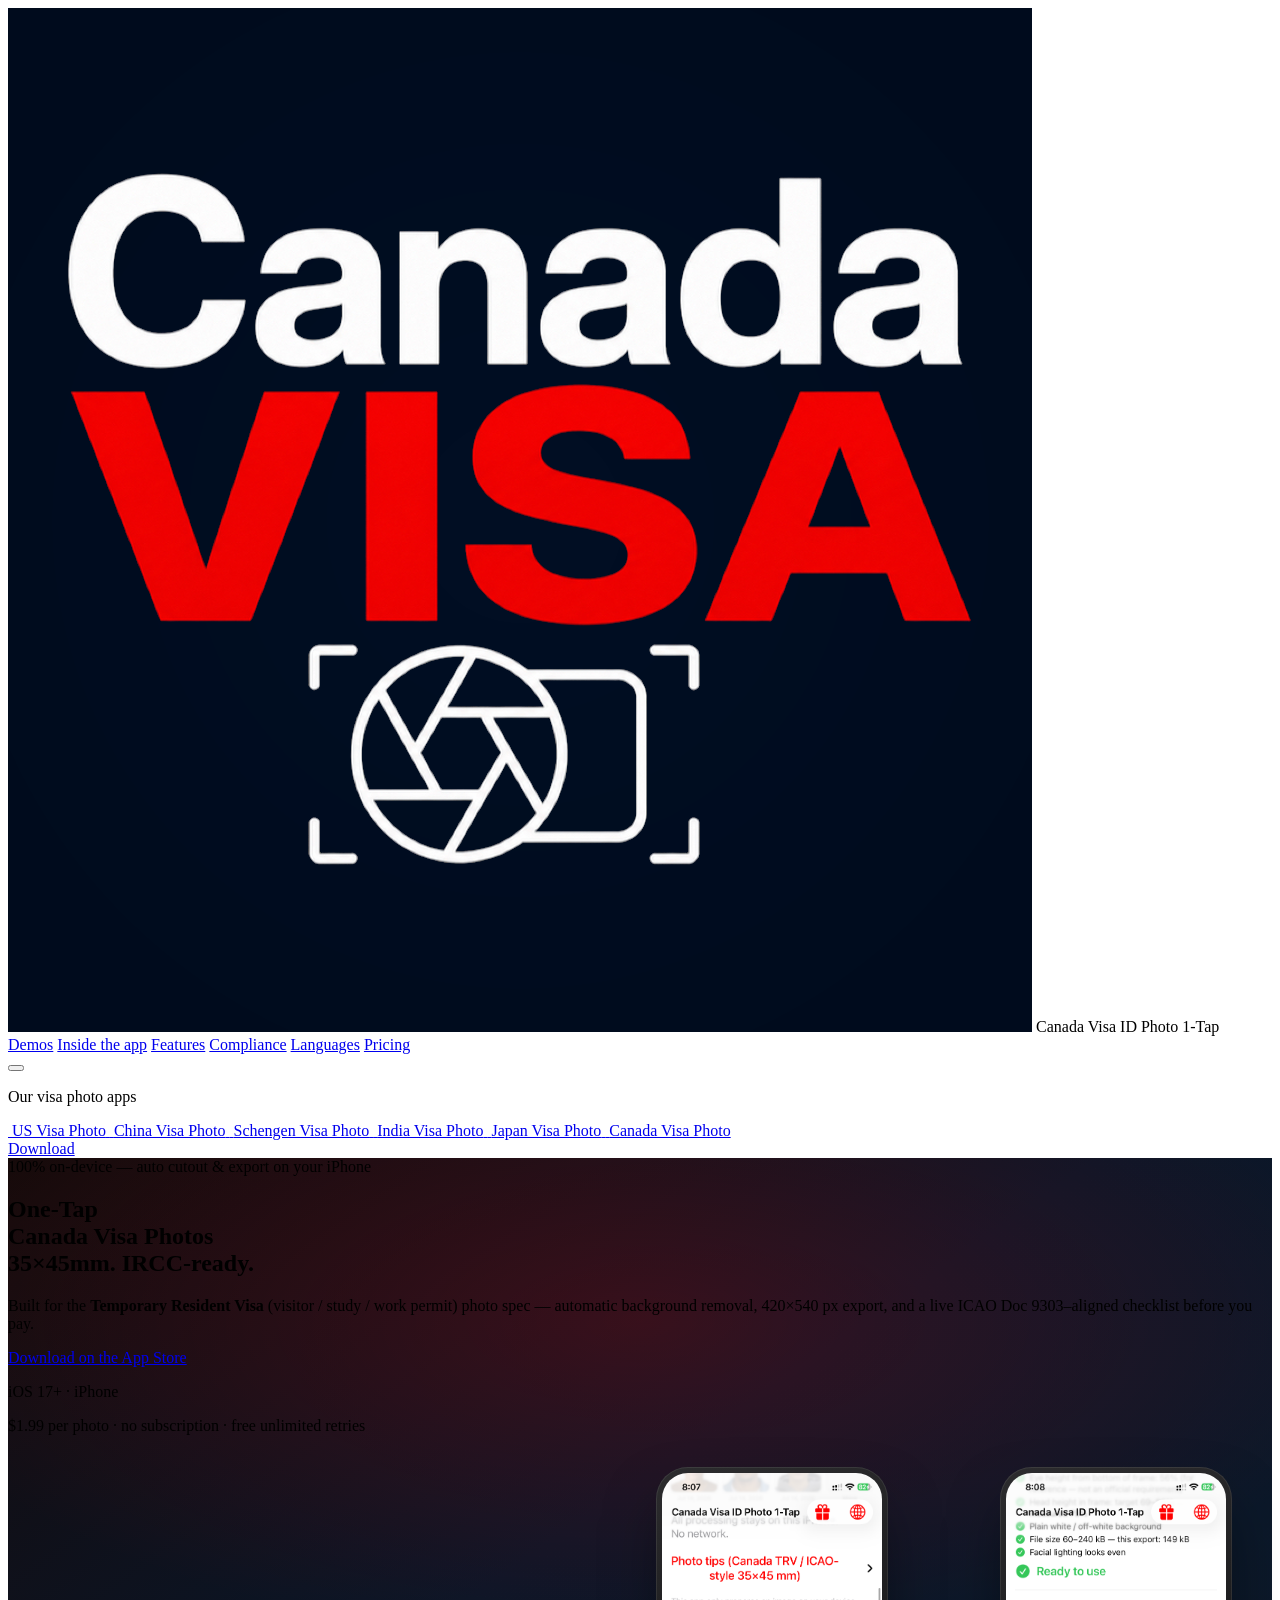
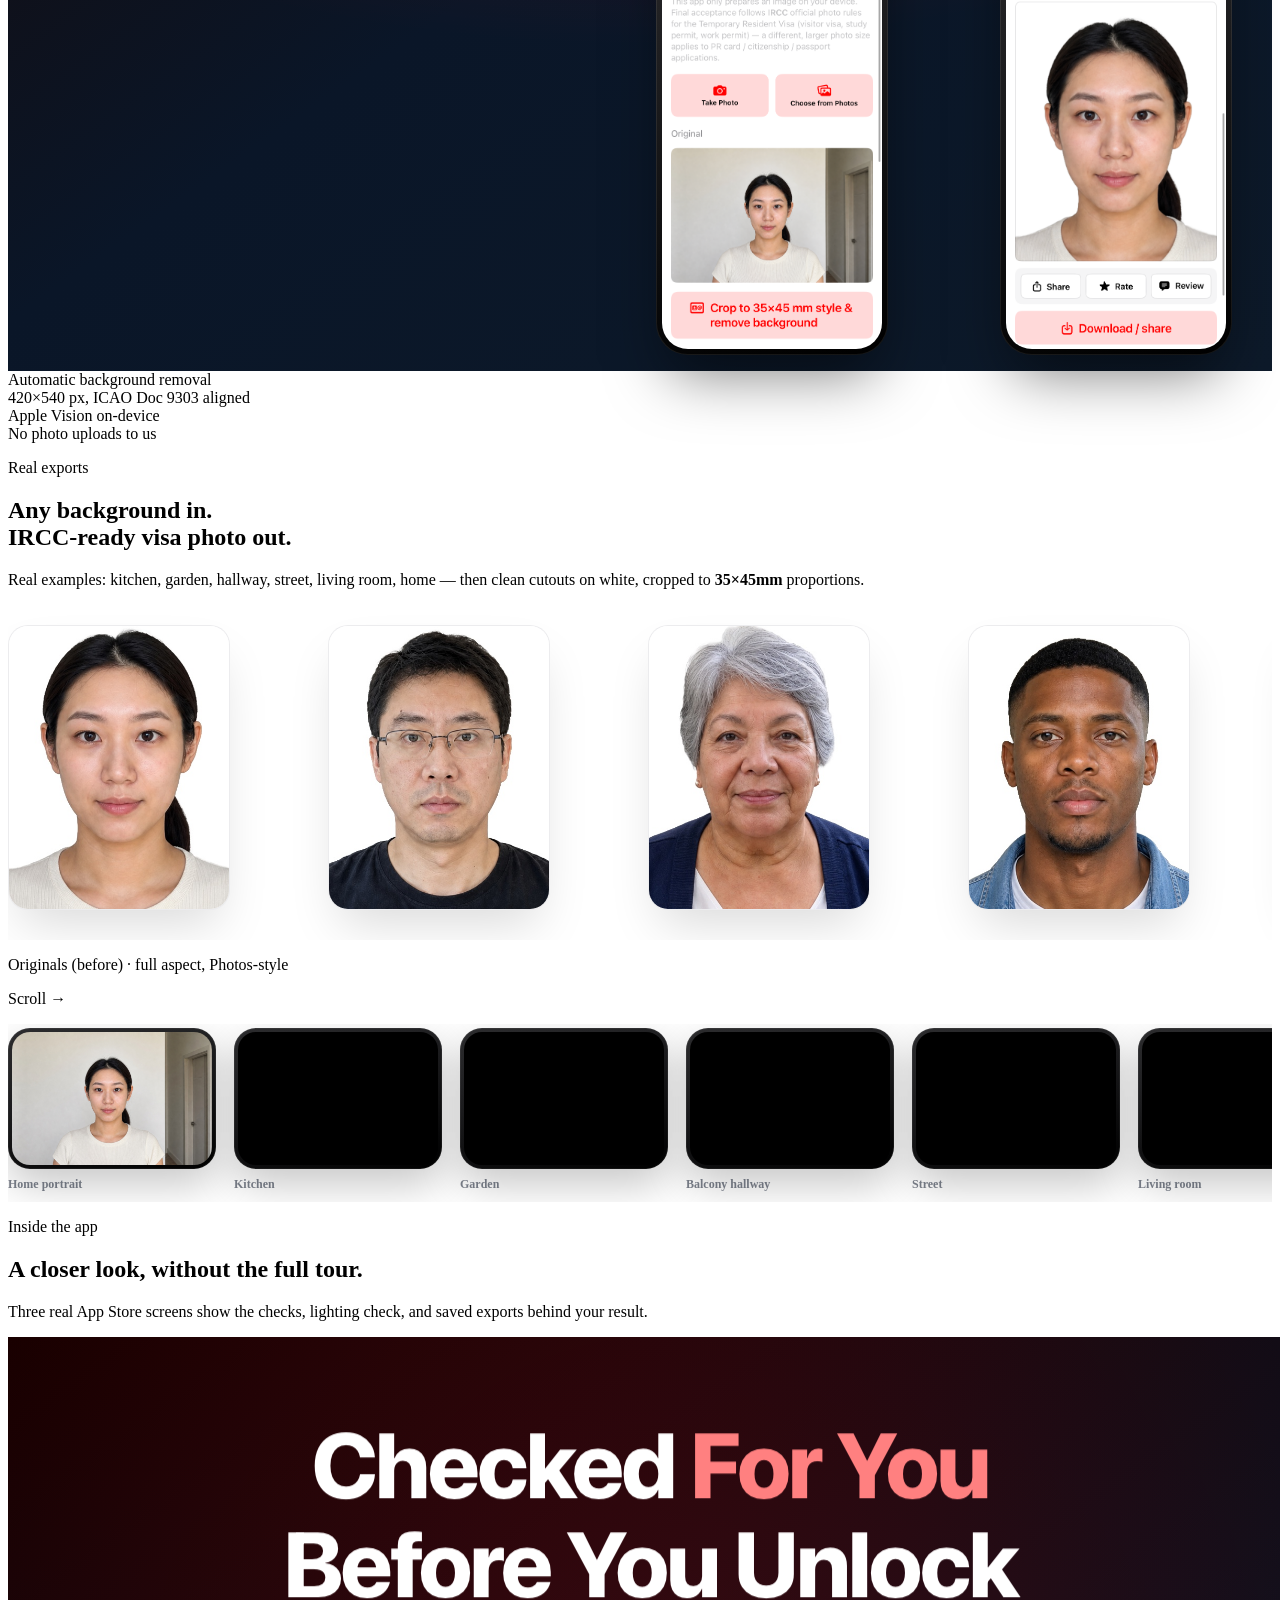
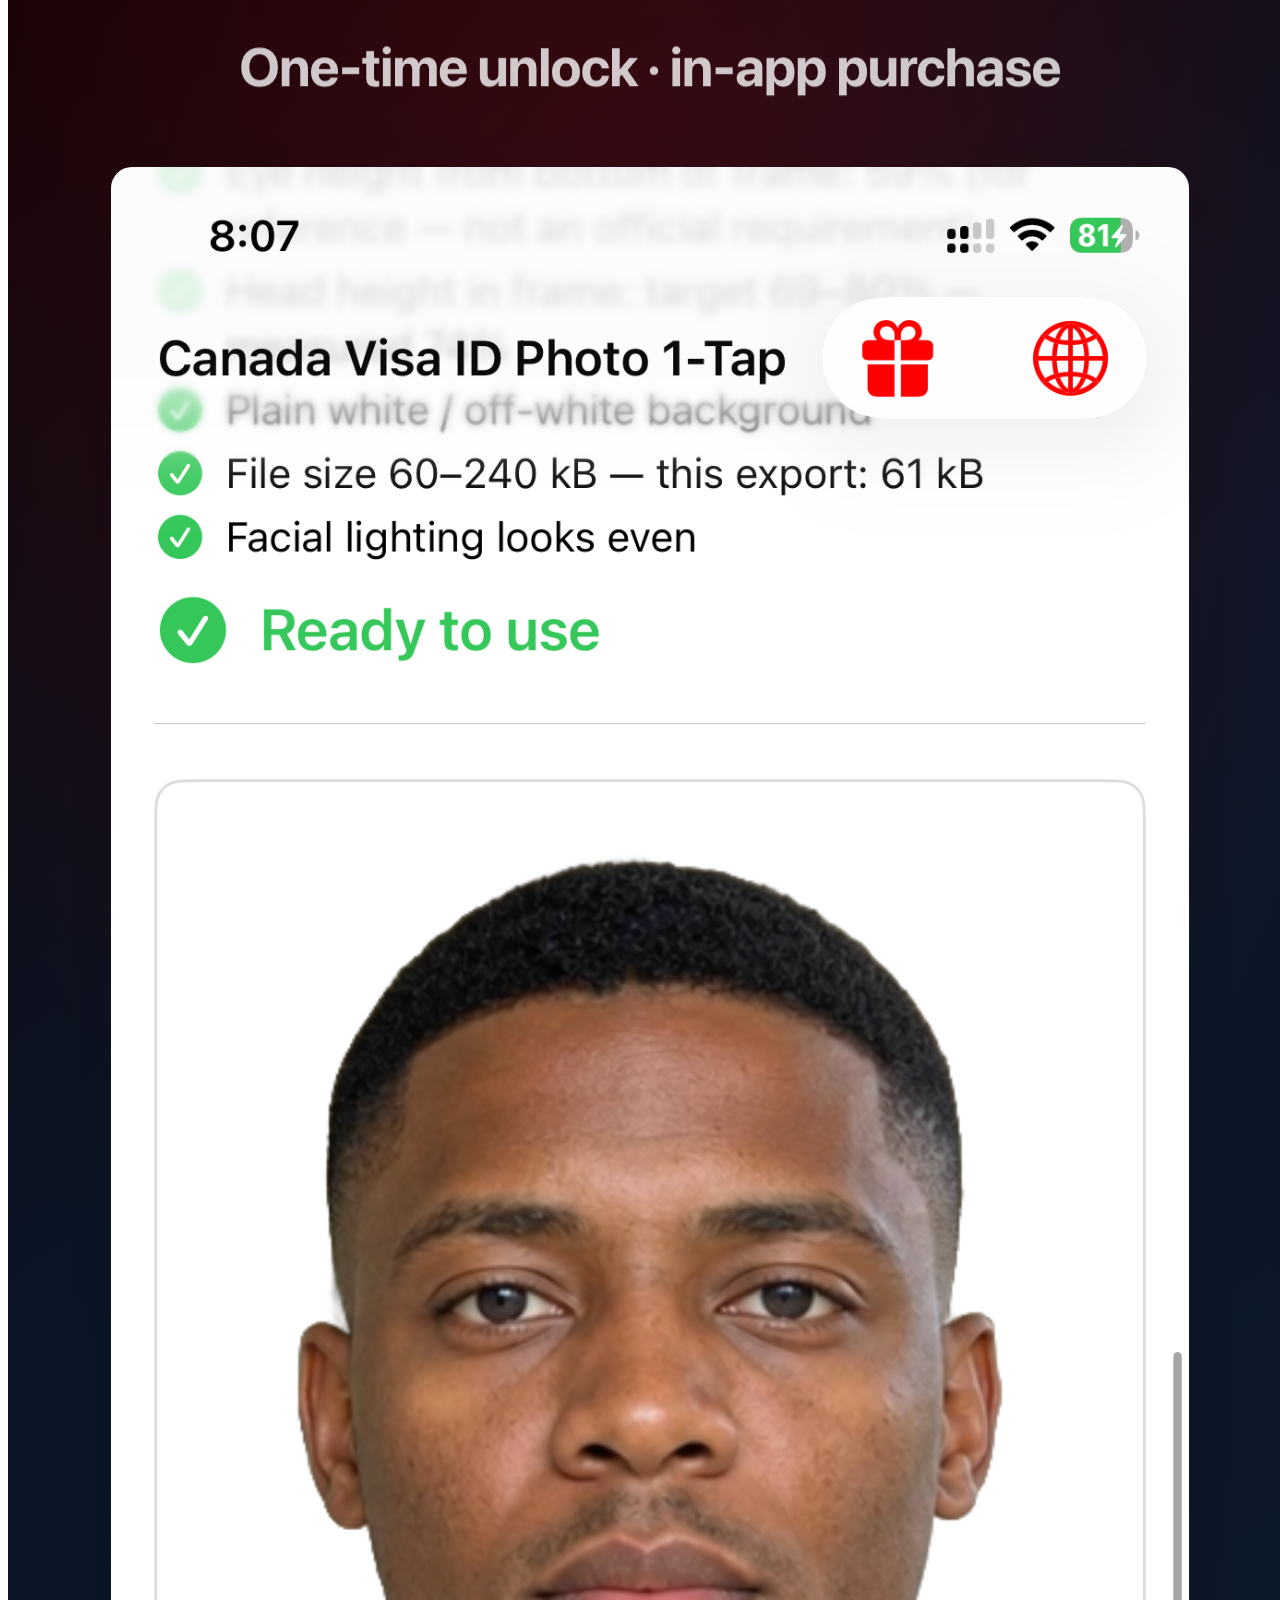
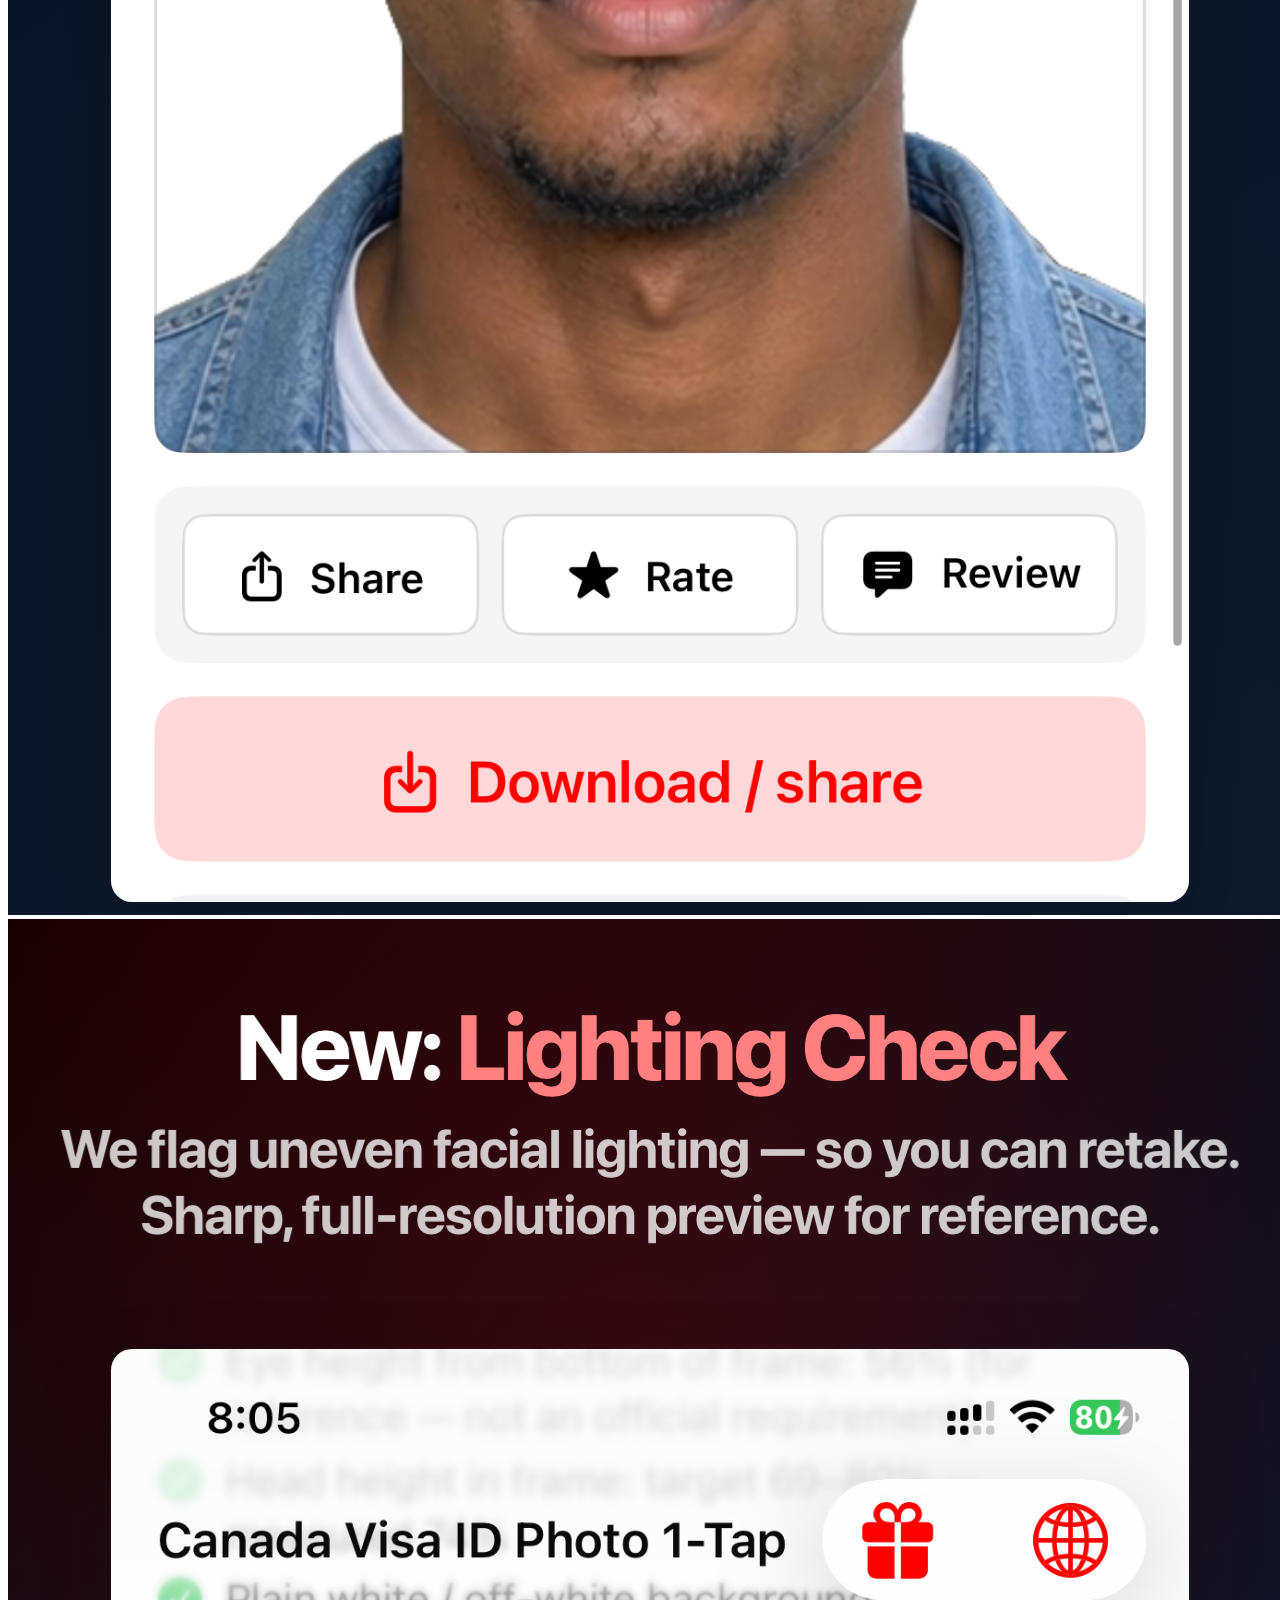
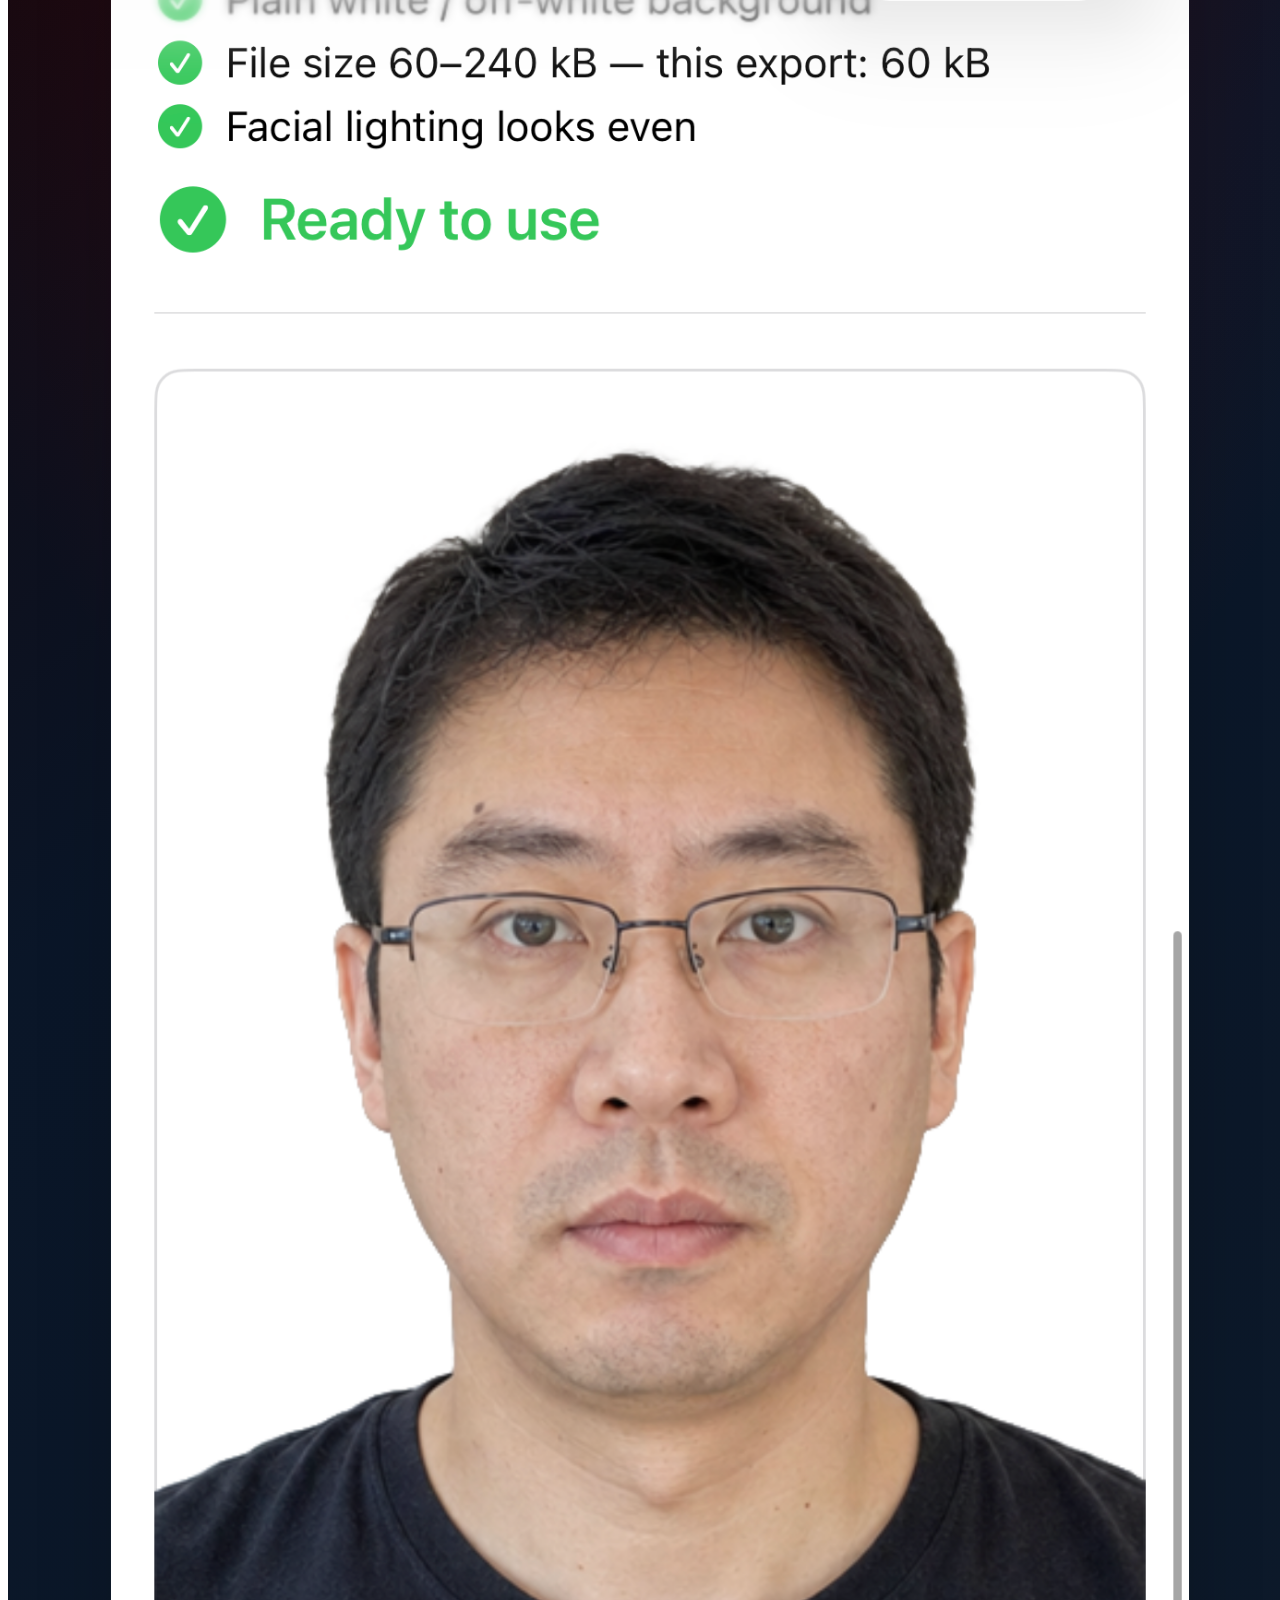
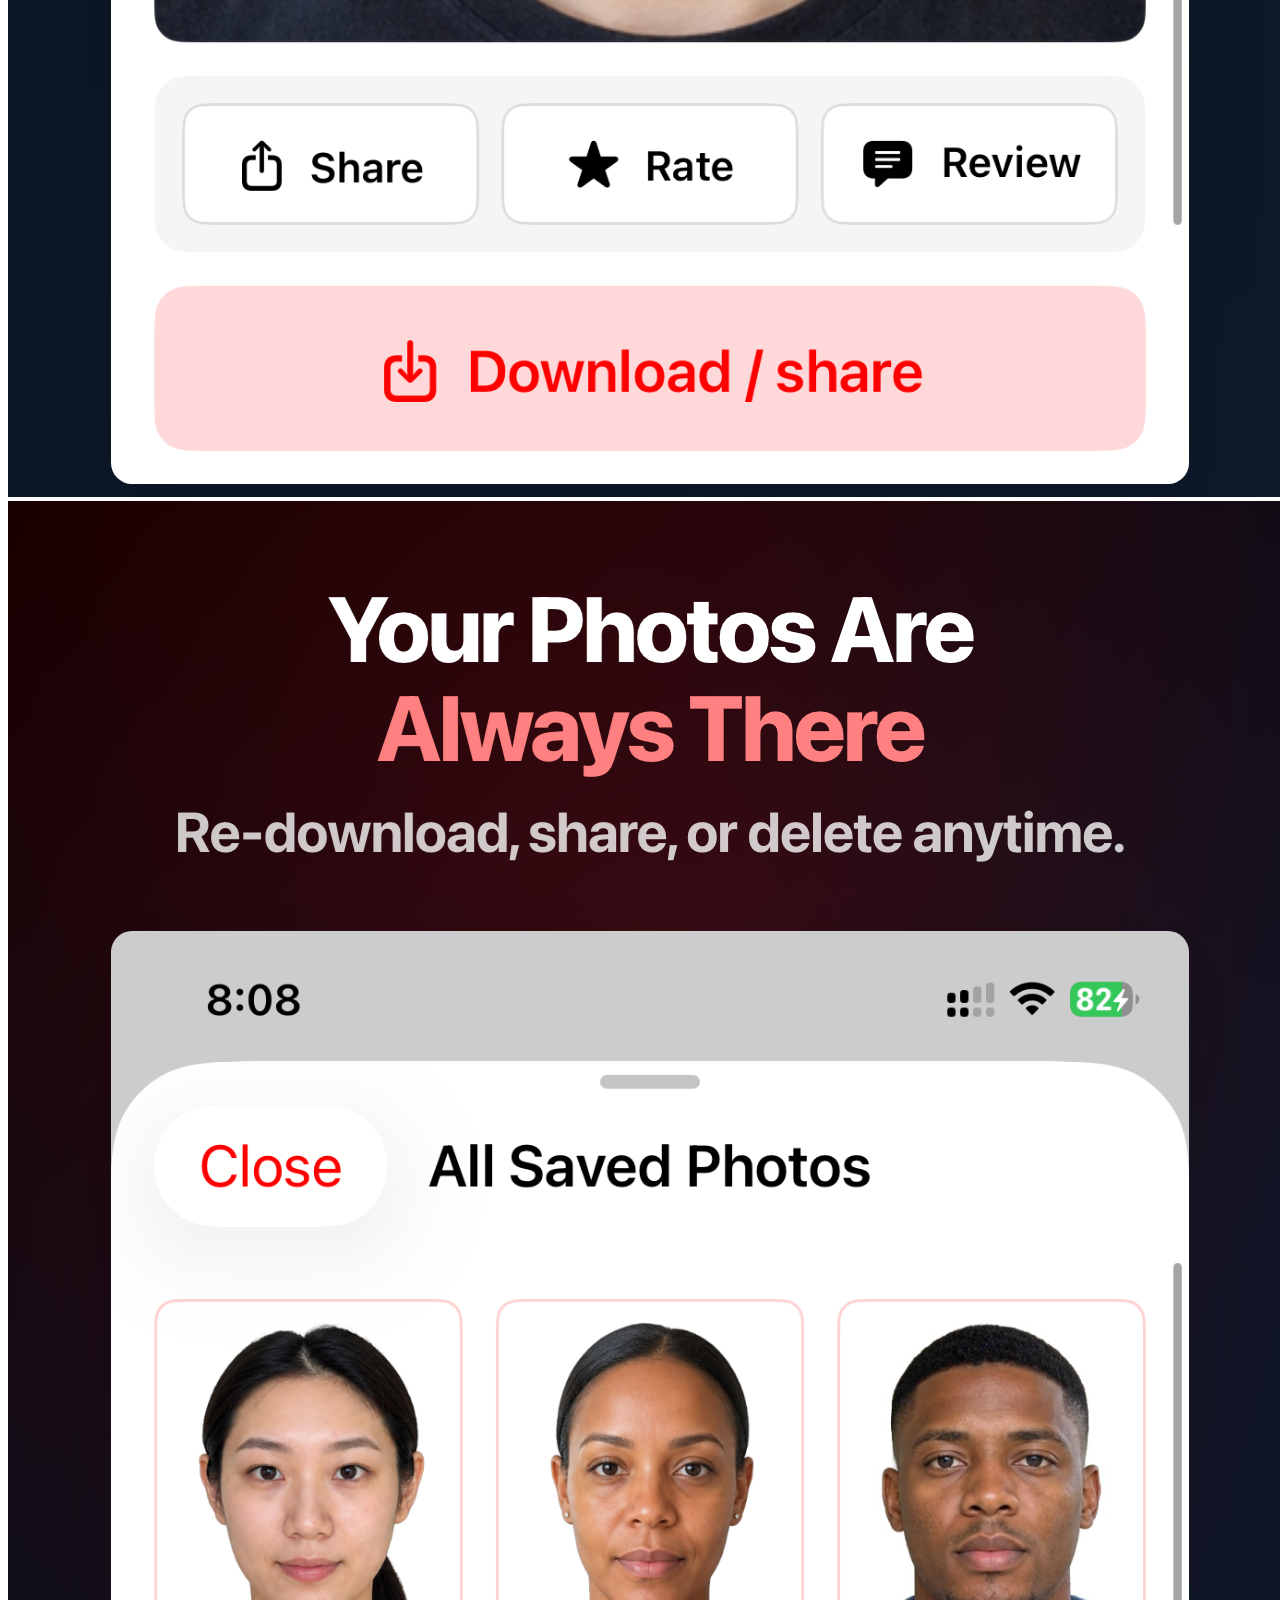
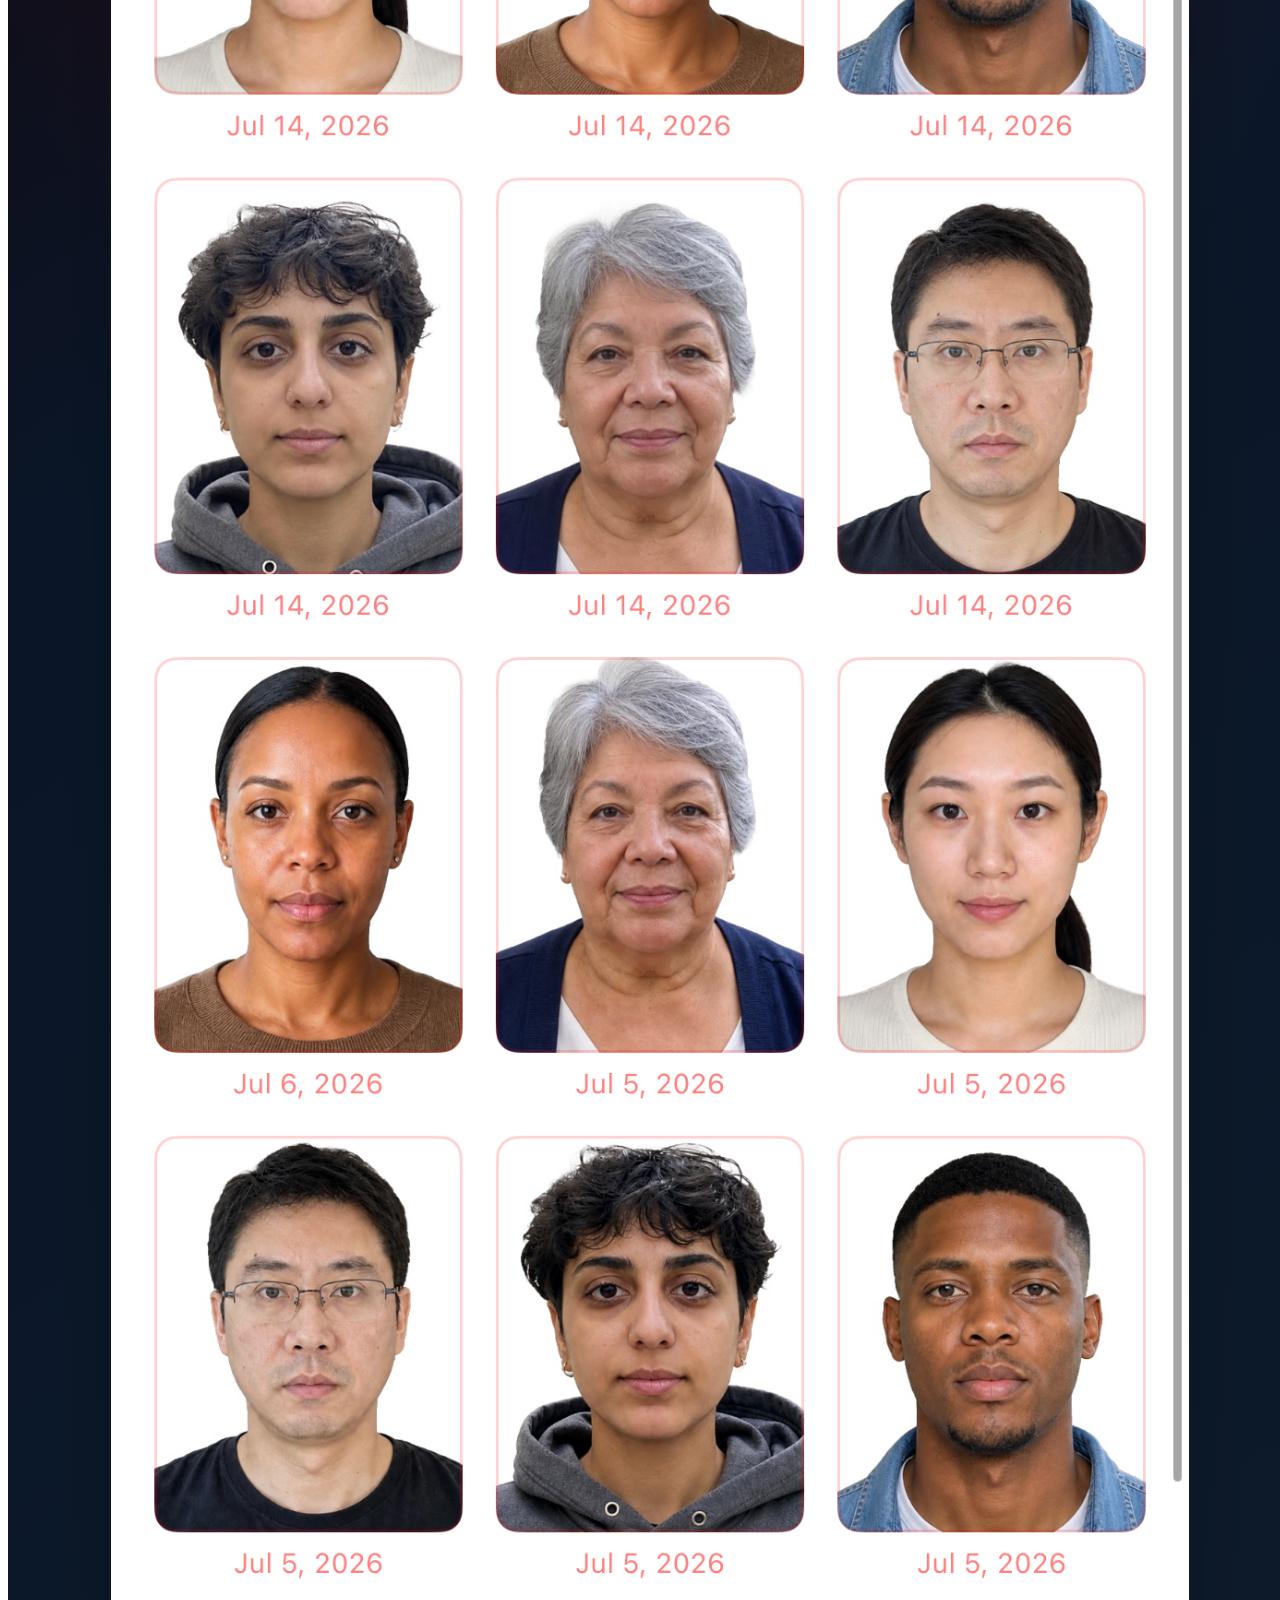
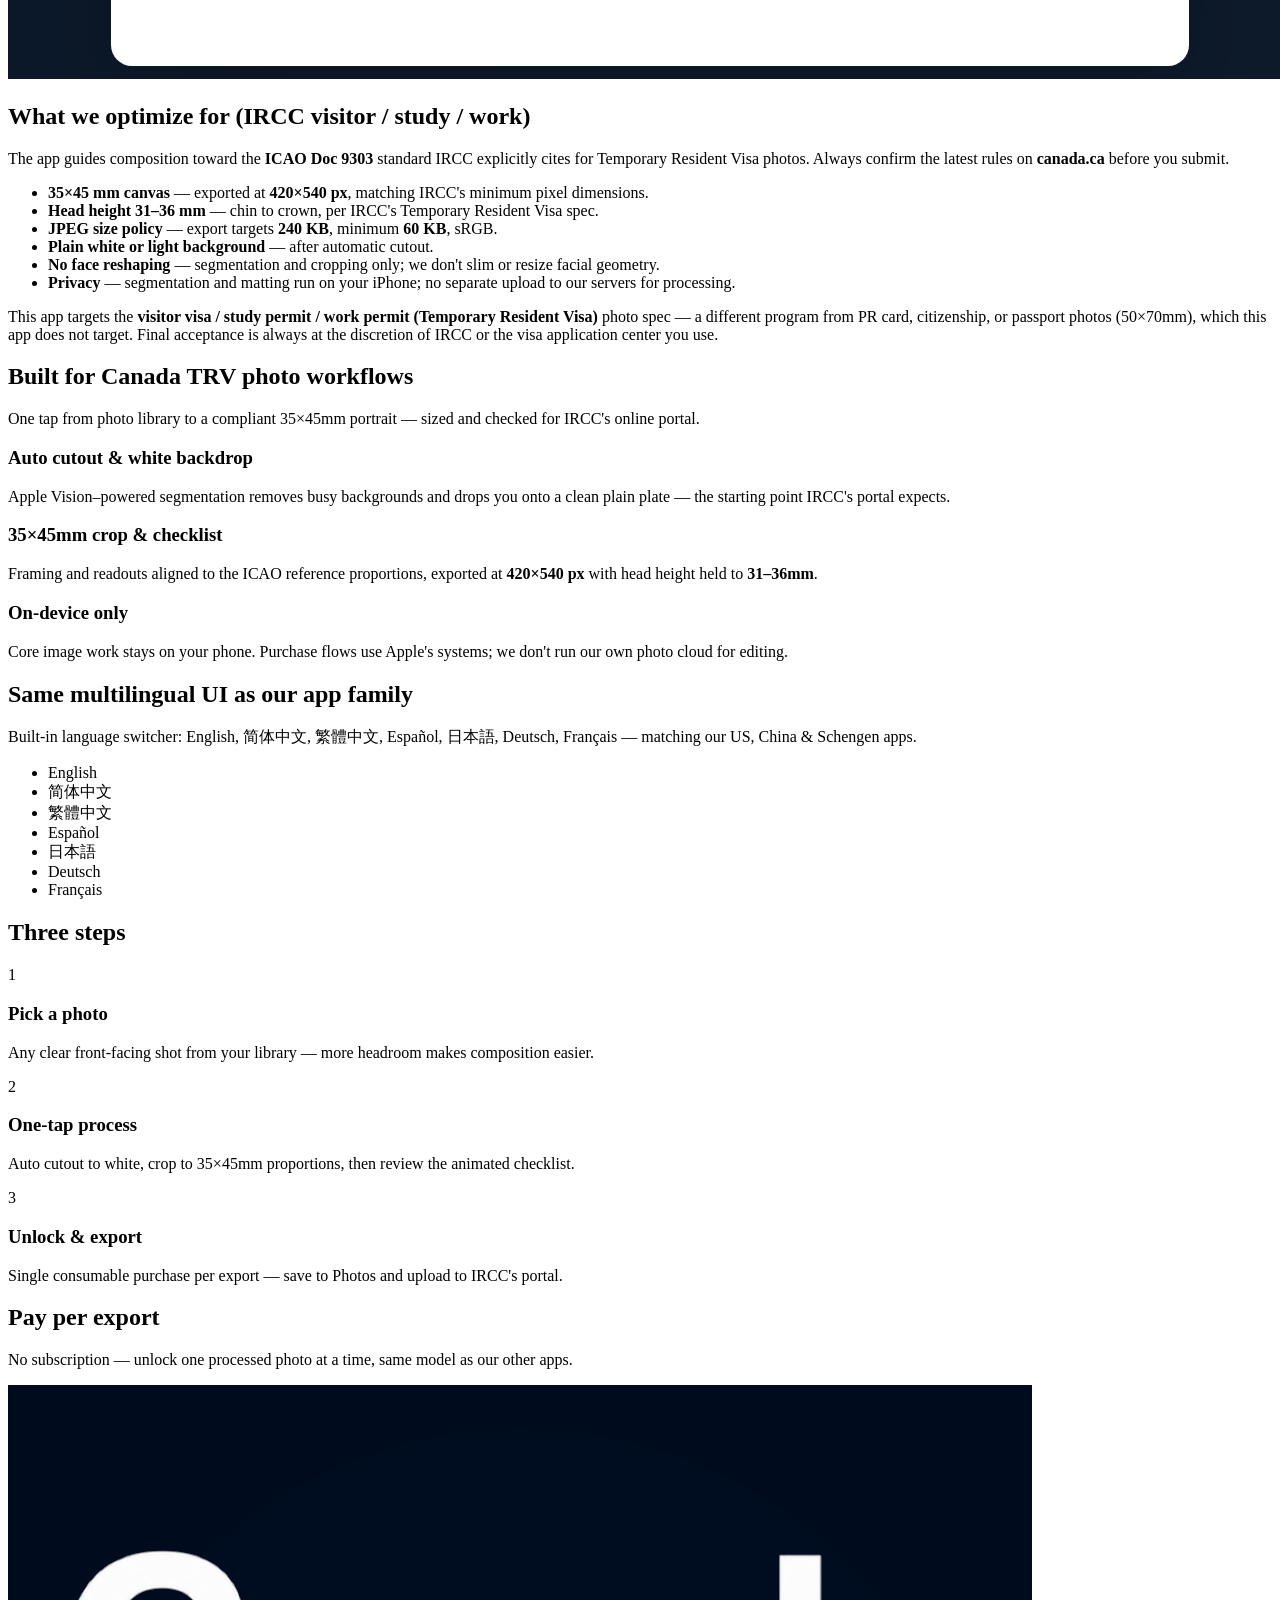
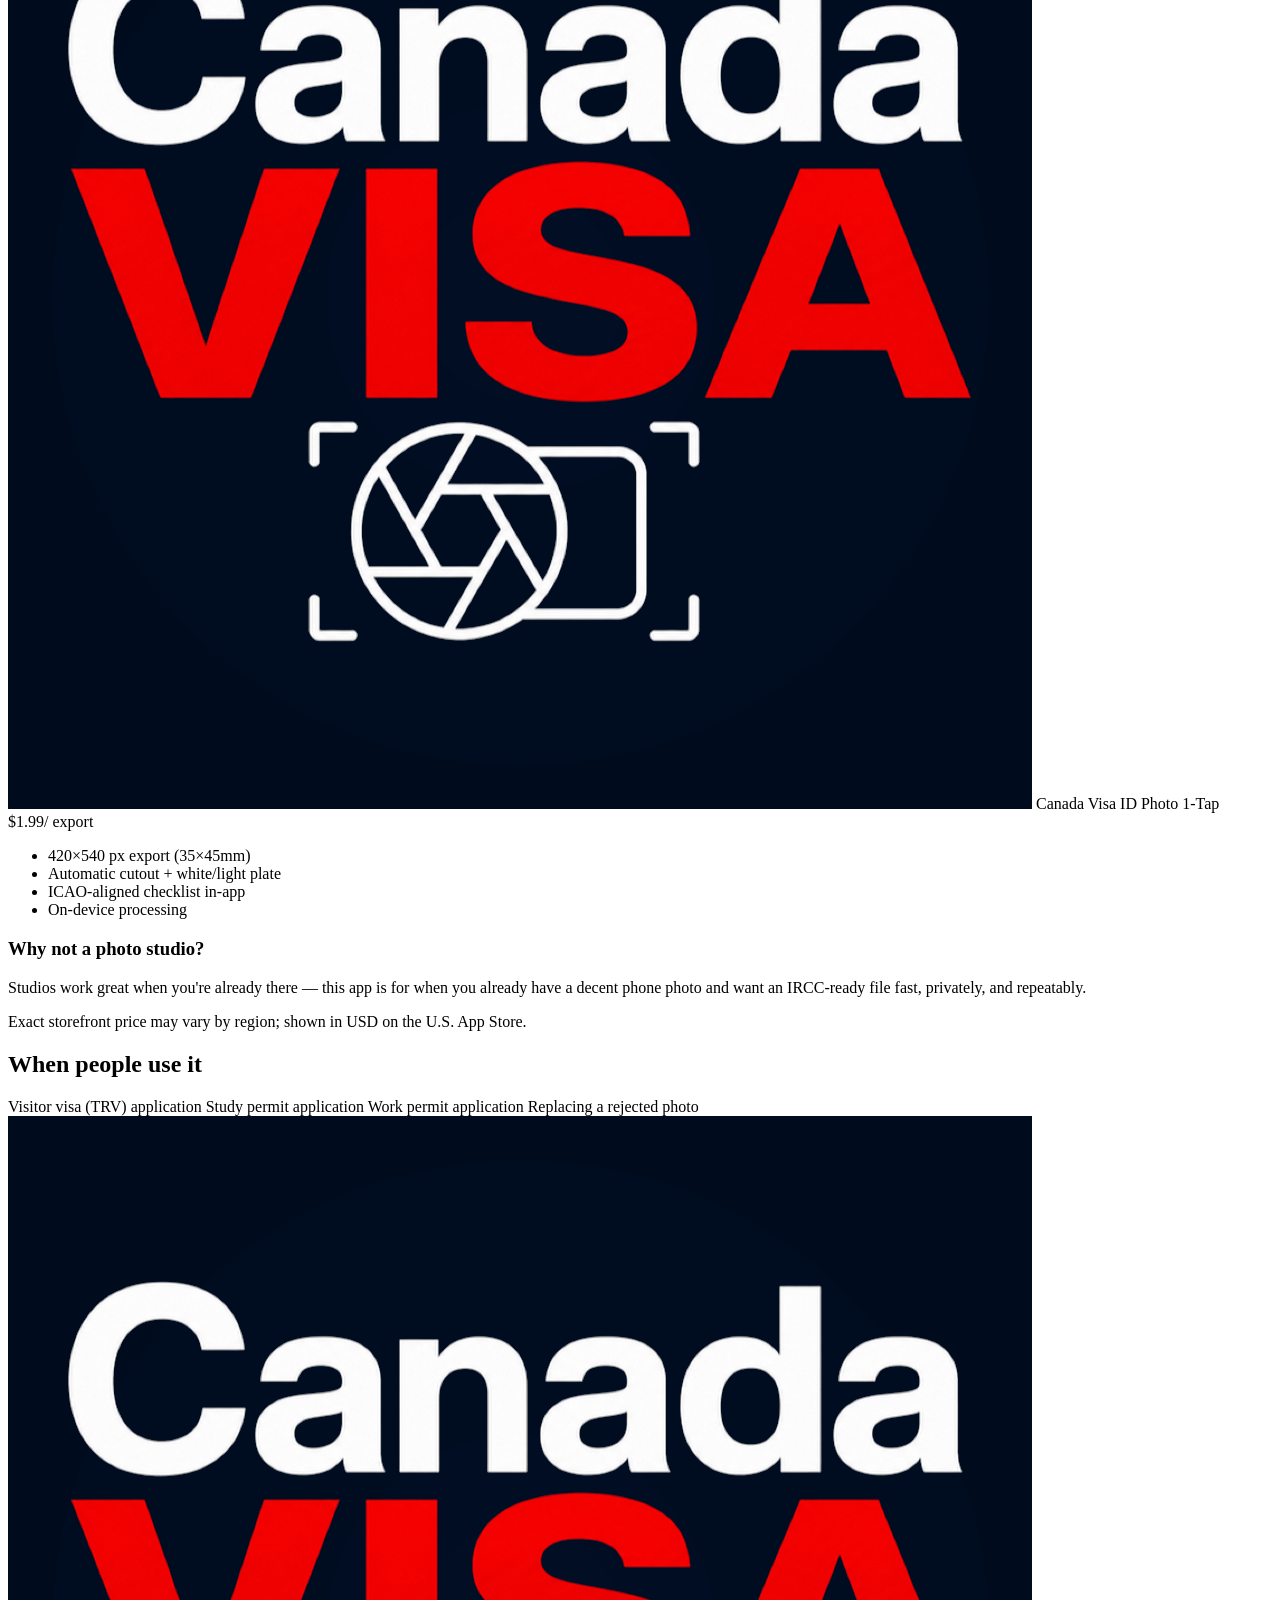
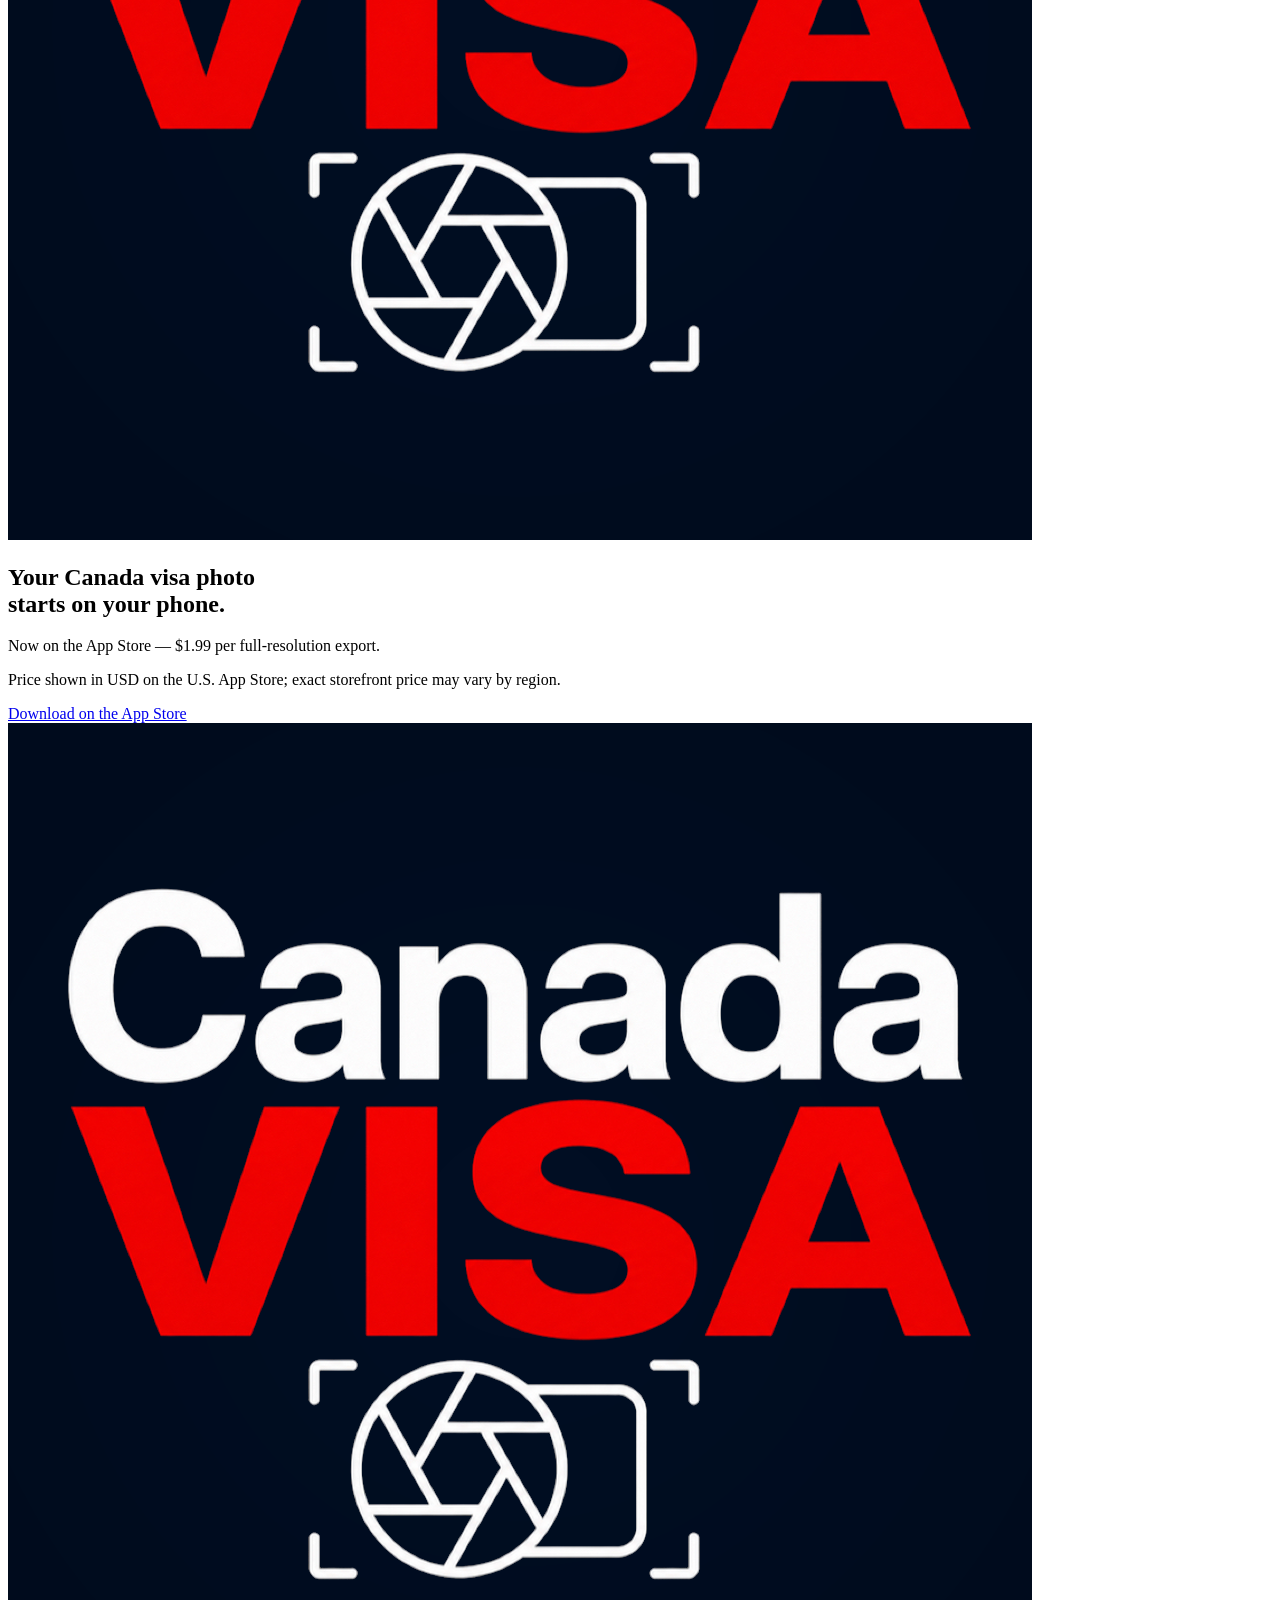
==== commit 7e99766b: "Remove the UK and Vietnam app entries (iOS product line paused) Co-Authored-By: Claude Opus 5.5 <nor" ====
--- a/index.html
+++ b/index.html
@@ -158,6 +158,7 @@
         .demo-wall-row::-webkit-scrollbar-thumb { background: rgba(15, 23, 42, 0.16); border-radius: 999px; }
         .demo-wall-item { flex: 0 0 auto; scroll-snap-align: start; width: min(220px, 56vw); }
     </style>
+<!-- Cloudflare Web Analytics --><script type="module" src="https://static.cloudflareinsights.com/beacon.min.js" data-cf-beacon='{"token": "4009f7885b5f44d7ab5106ff883beff3"}'></script><!-- End Cloudflare Web Analytics -->
 </head>
 <body class="bg-white text-gray-900 font-sans antialiased">
 
@@ -204,14 +205,6 @@
                 <img src="https://canada.visaphoto1tap.com/AppIcon.png" alt="" class="w-8 h-8 rounded-lg flex-shrink-0">
                 <span class="text-sm font-semibold text-gray-900">Canada Visa Photo</span>
                 <i data-lucide="check" class="w-4 h-4 text-emerald-500 ml-auto flex-shrink-0"></i>
-            </a>
-            <a href="https://uk.visaphoto1tap.com/" class="flex items-center gap-3 px-4 py-2.5 hover:bg-gray-50 transition">
-                <img src="https://uk.visaphoto1tap.com/AppIcon.png" alt="" class="w-8 h-8 rounded-lg flex-shrink-0">
-                <span class="text-sm font-medium text-gray-800">UK Visa Photo</span>
-            </a>
-            <a href="https://vietnam.visaphoto1tap.com/" class="flex items-center gap-3 px-4 py-2.5 hover:bg-gray-50 transition">
-                <img src="https://vietnam.visaphoto1tap.com/AppIcon.png" alt="" class="w-8 h-8 rounded-lg flex-shrink-0">
-                <span class="text-sm font-medium text-gray-800">Vietnam Visa Photo</span>
             </a>
             </div>
         </div>
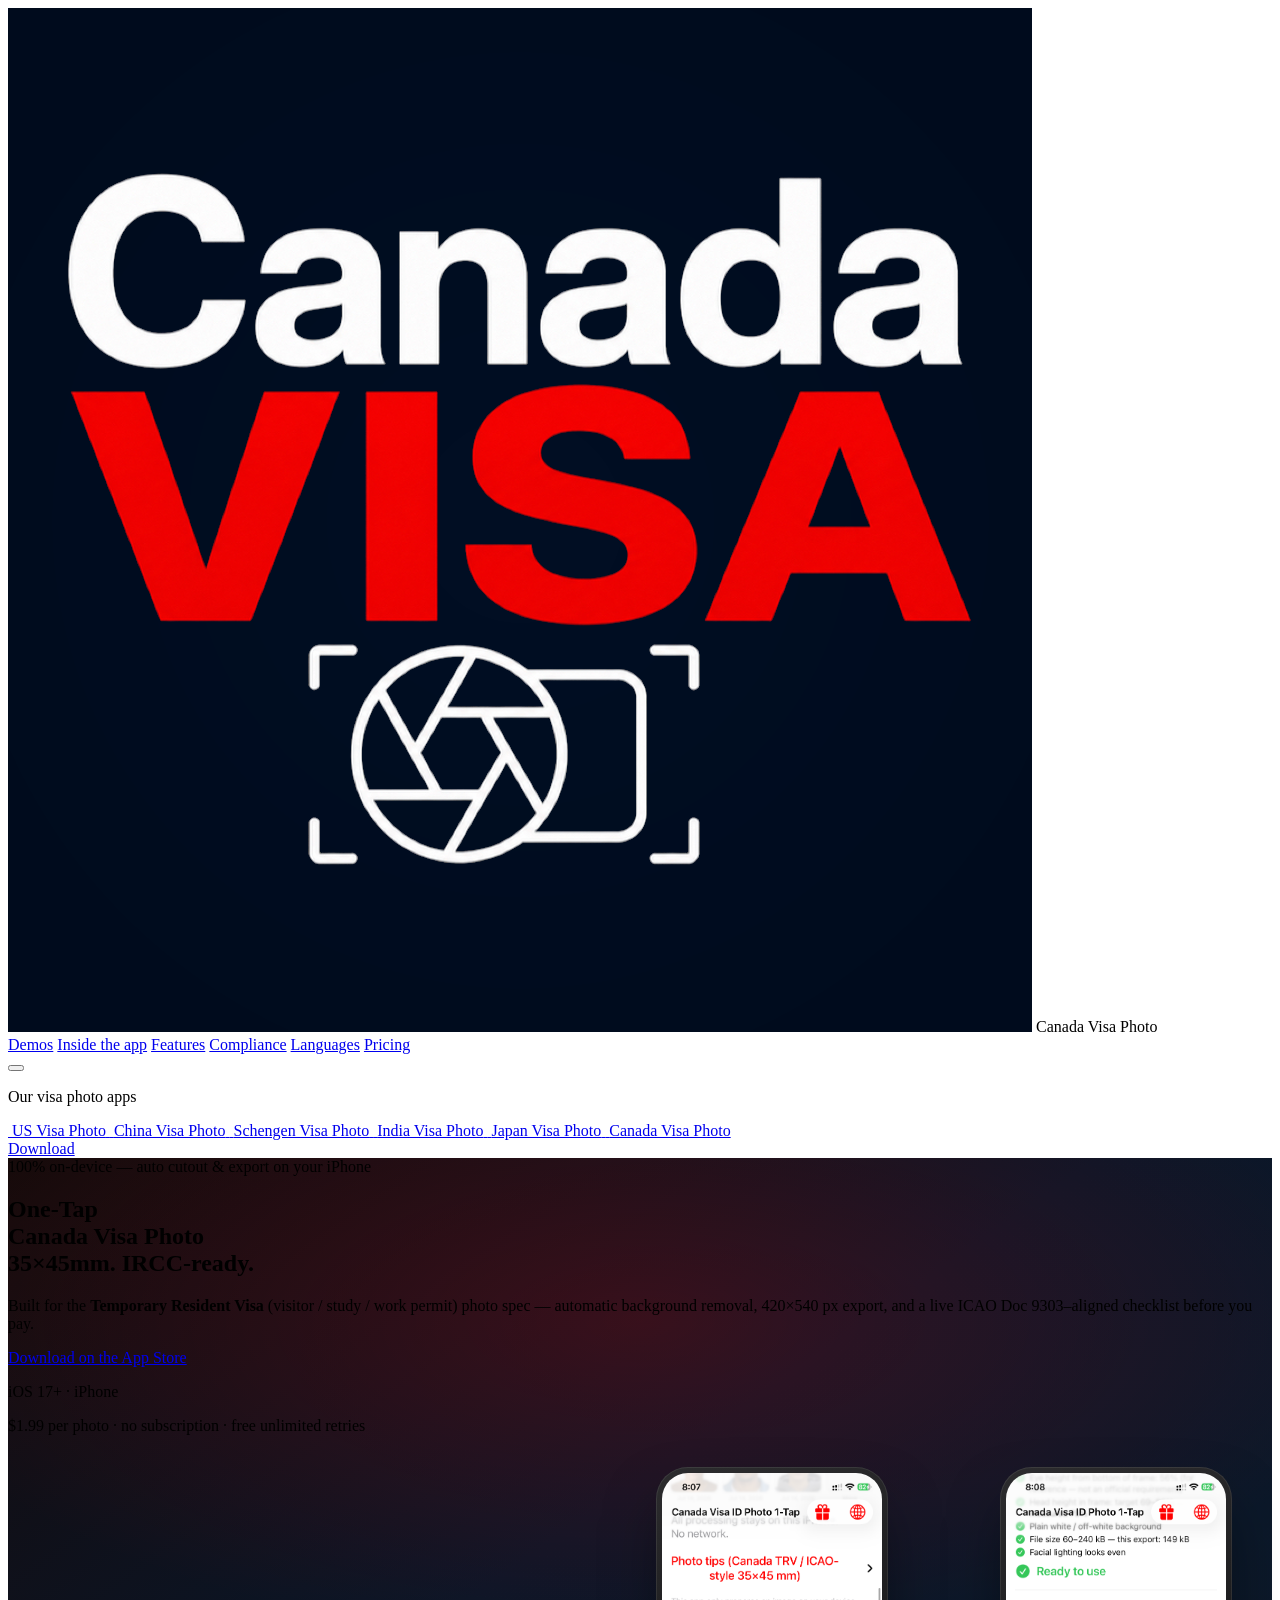
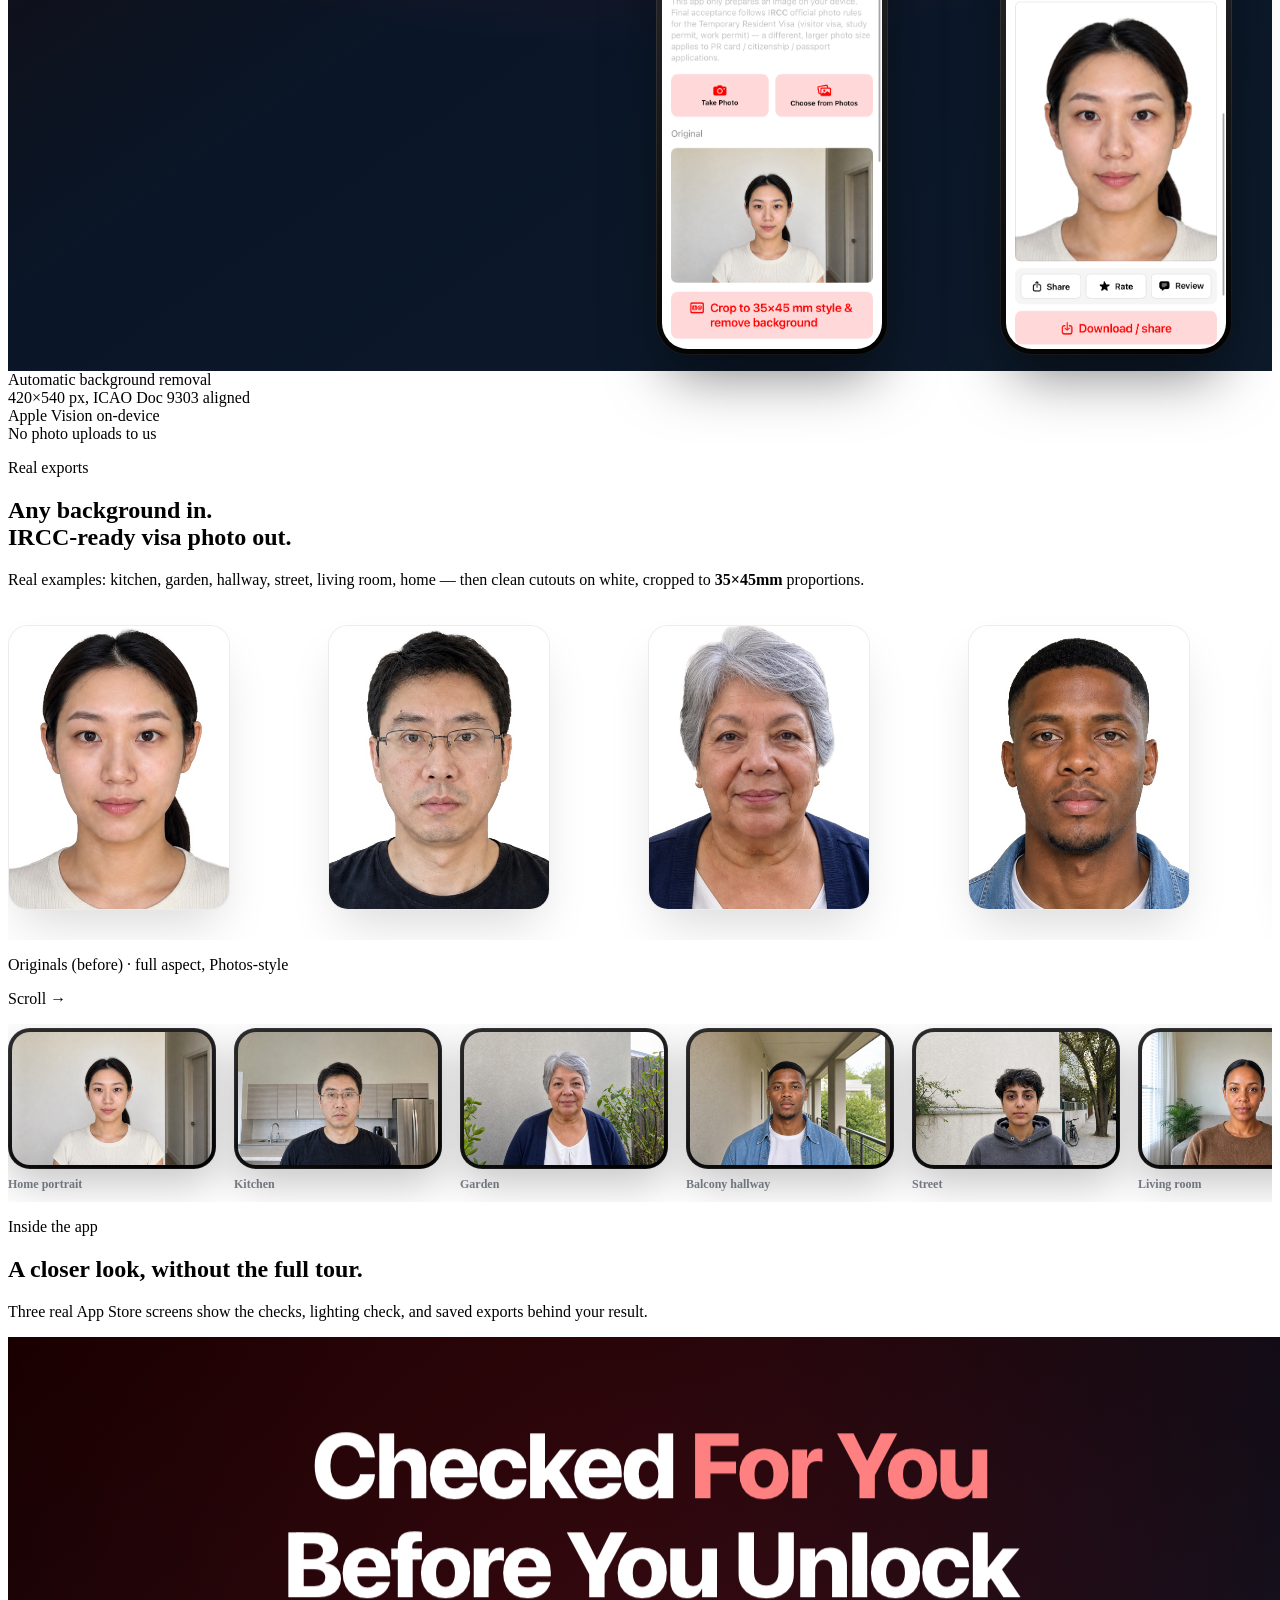
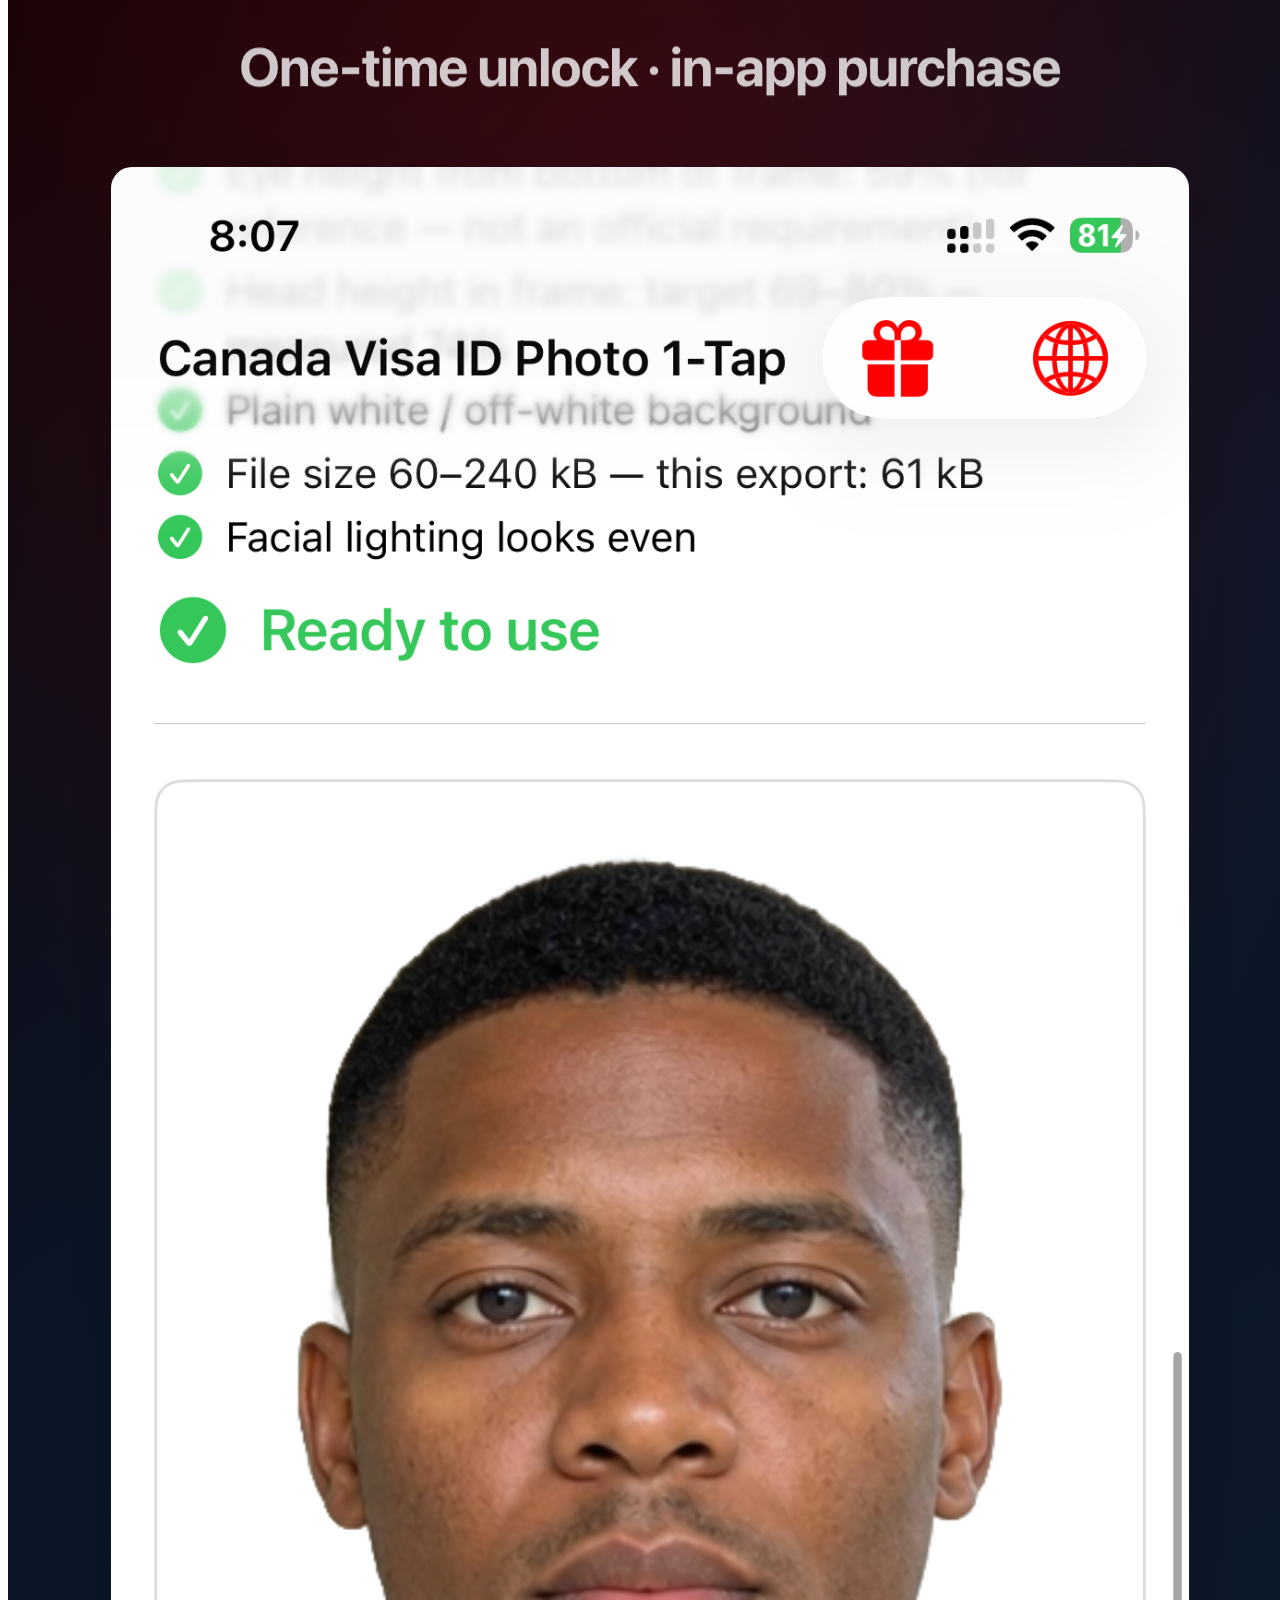
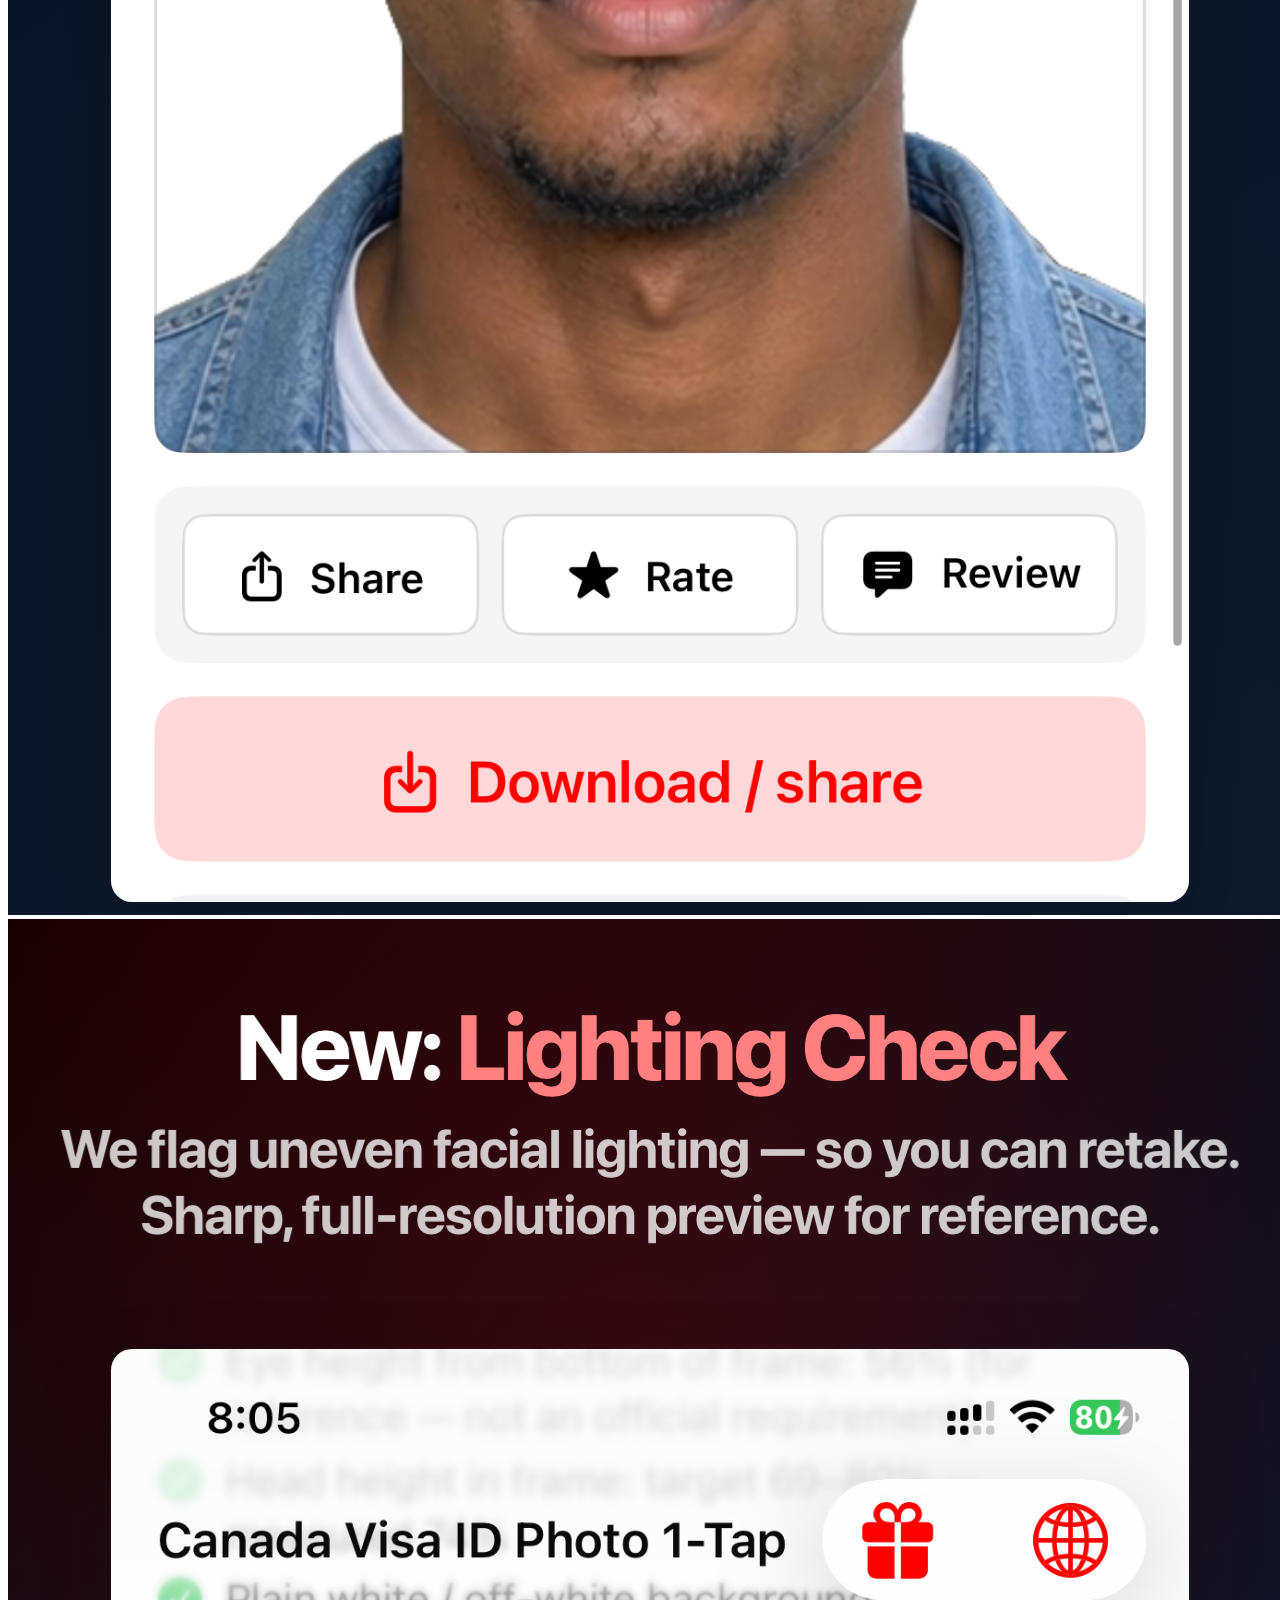
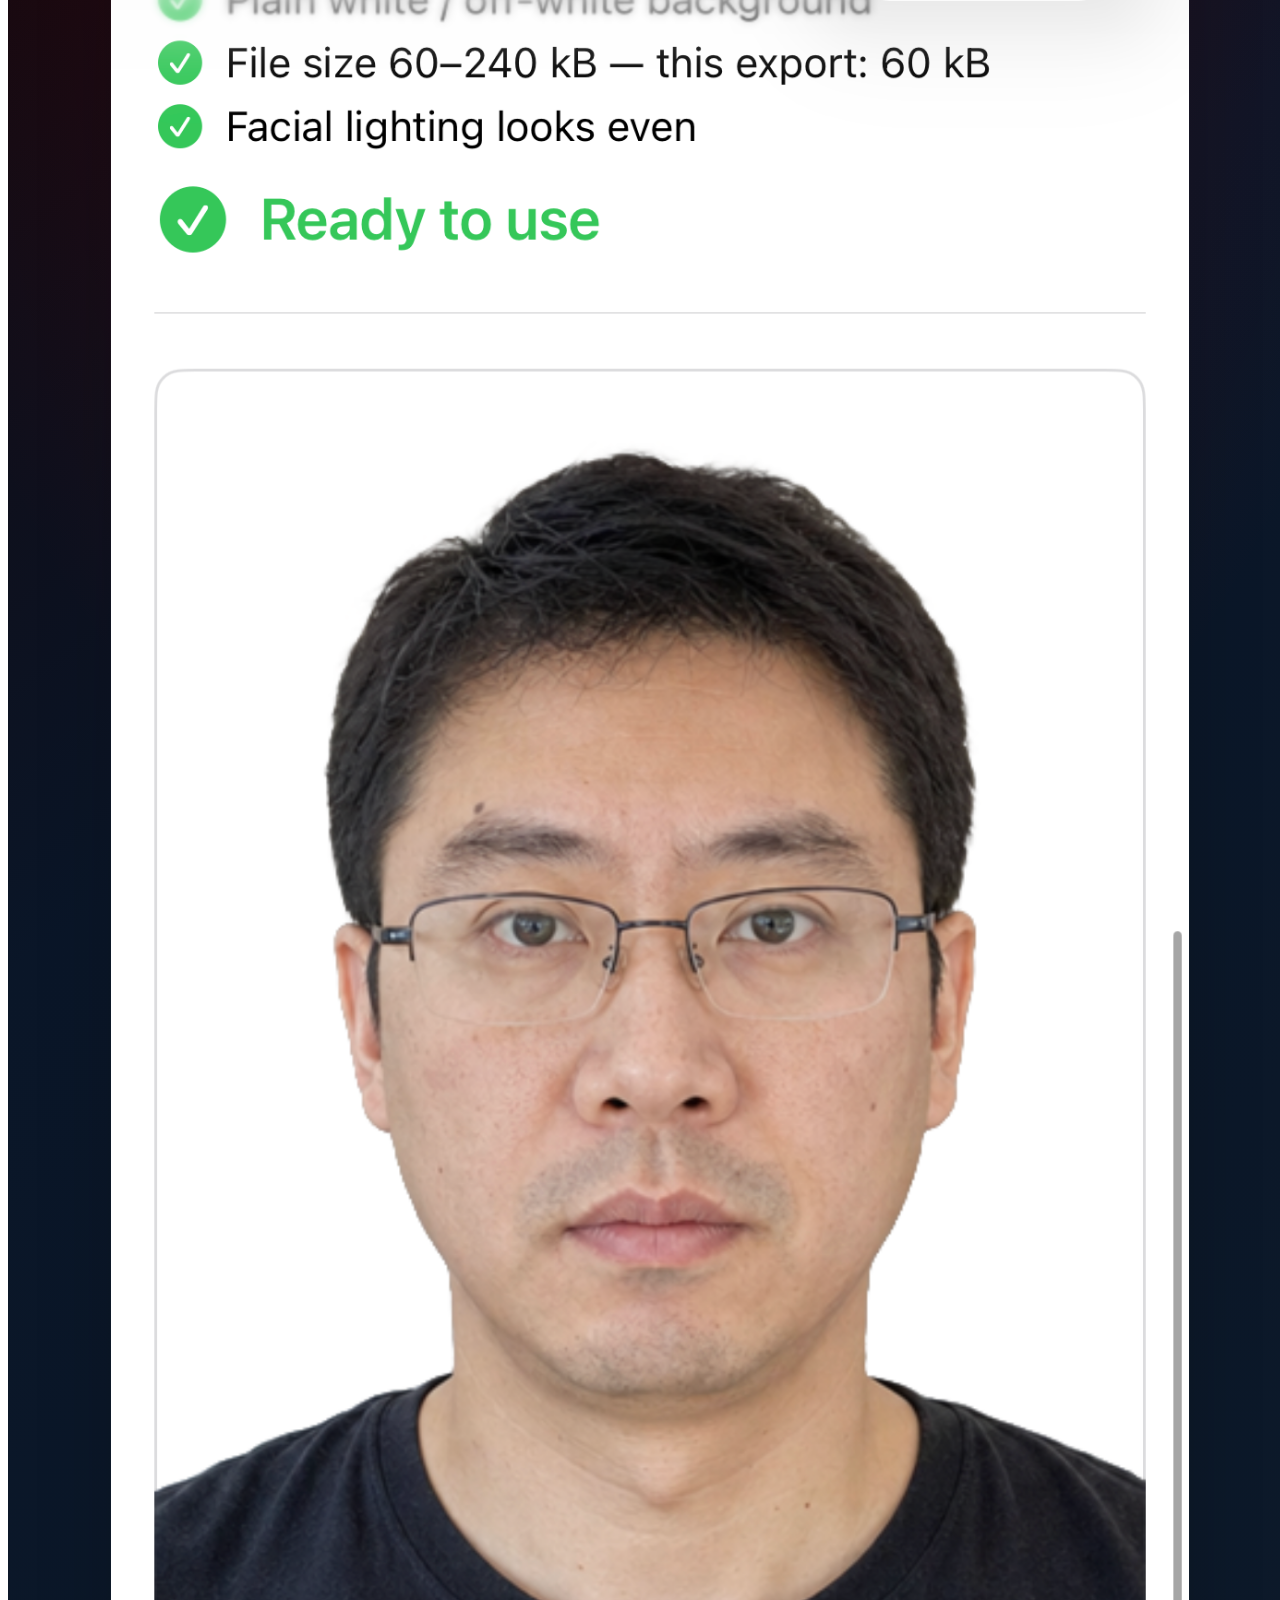
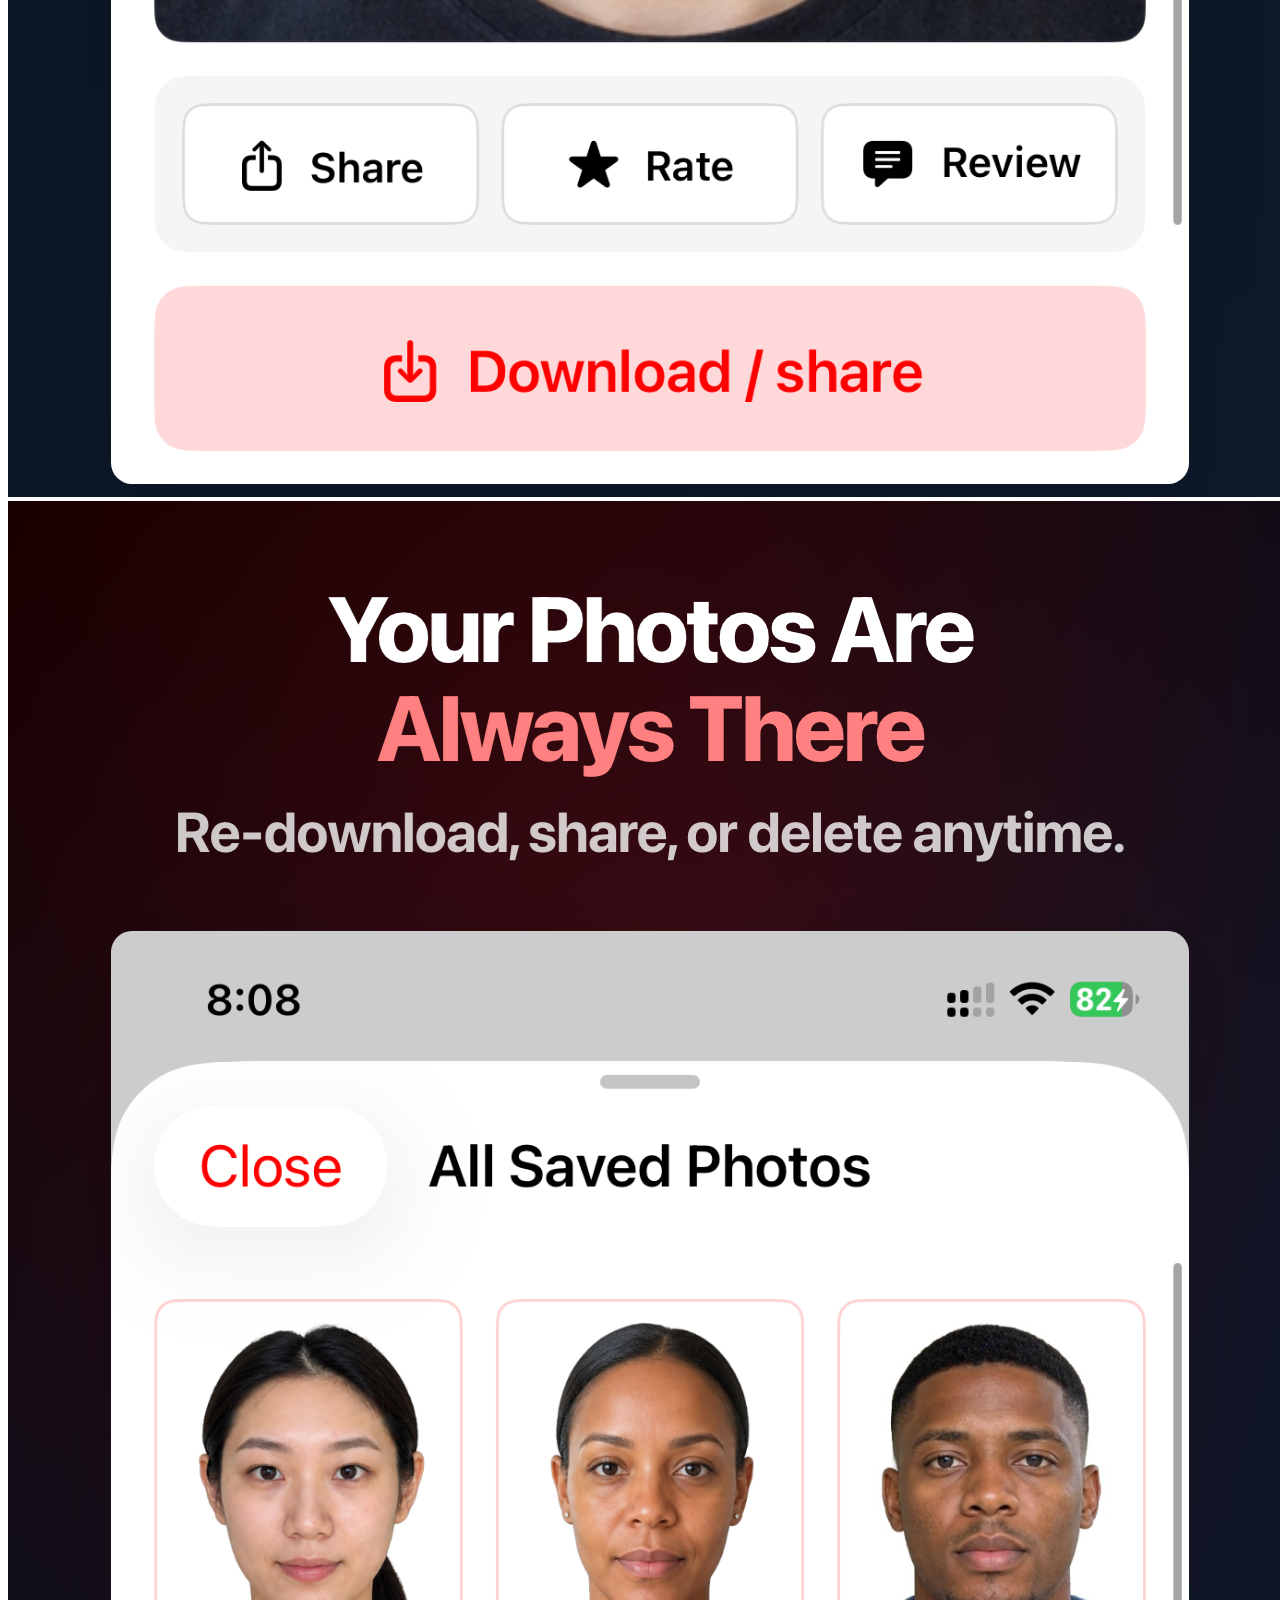
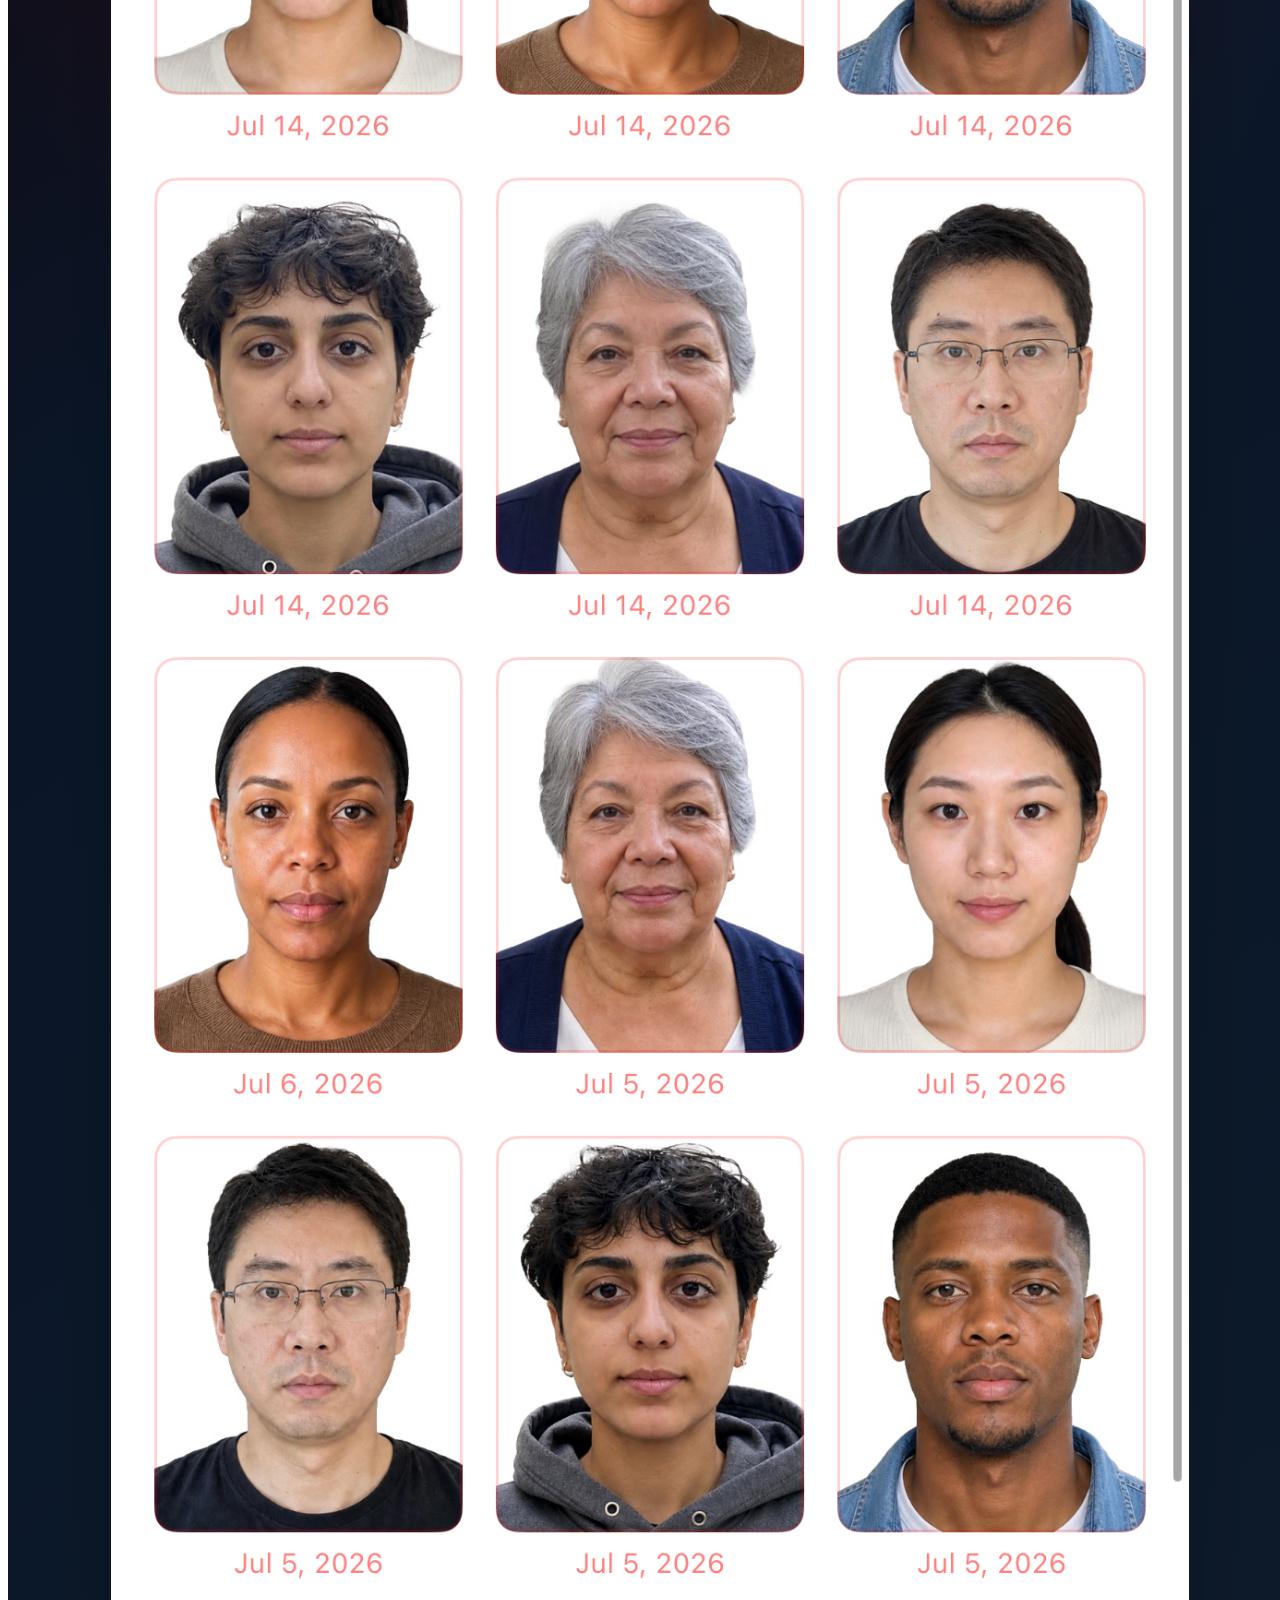
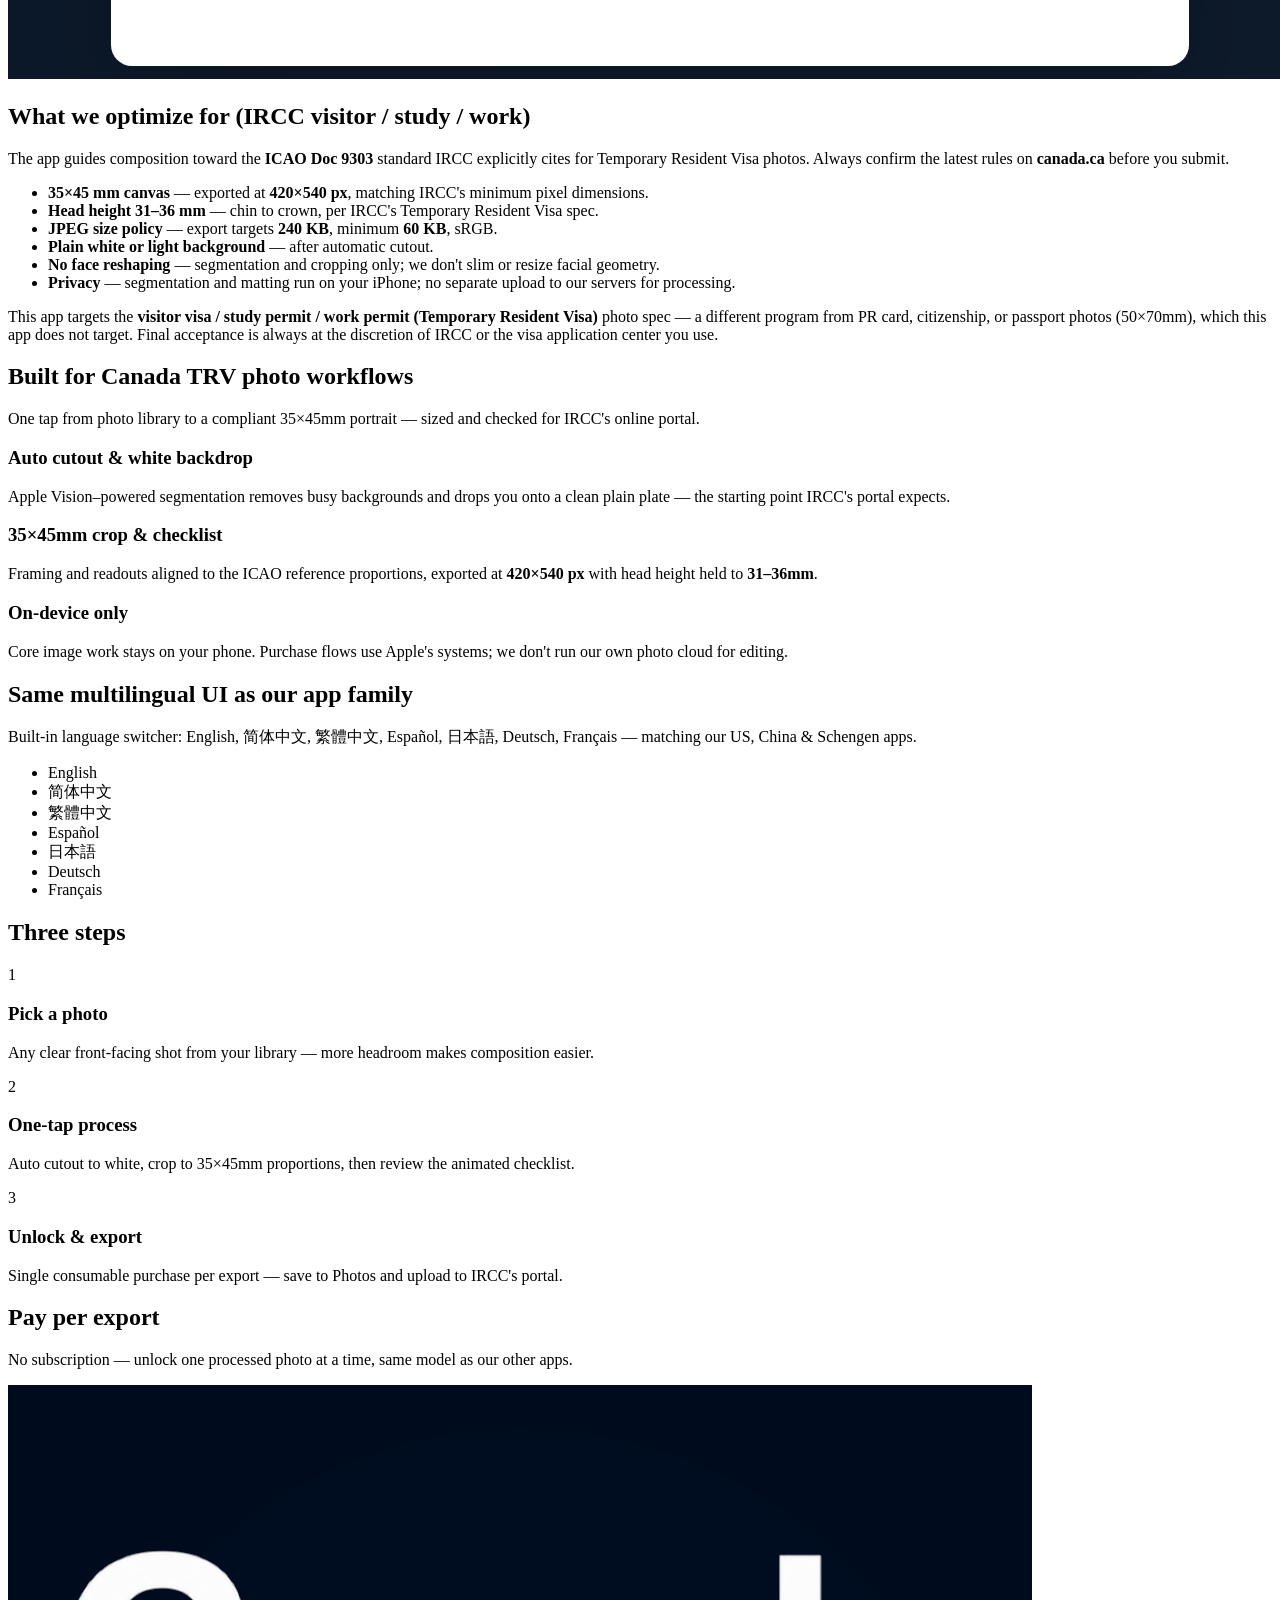
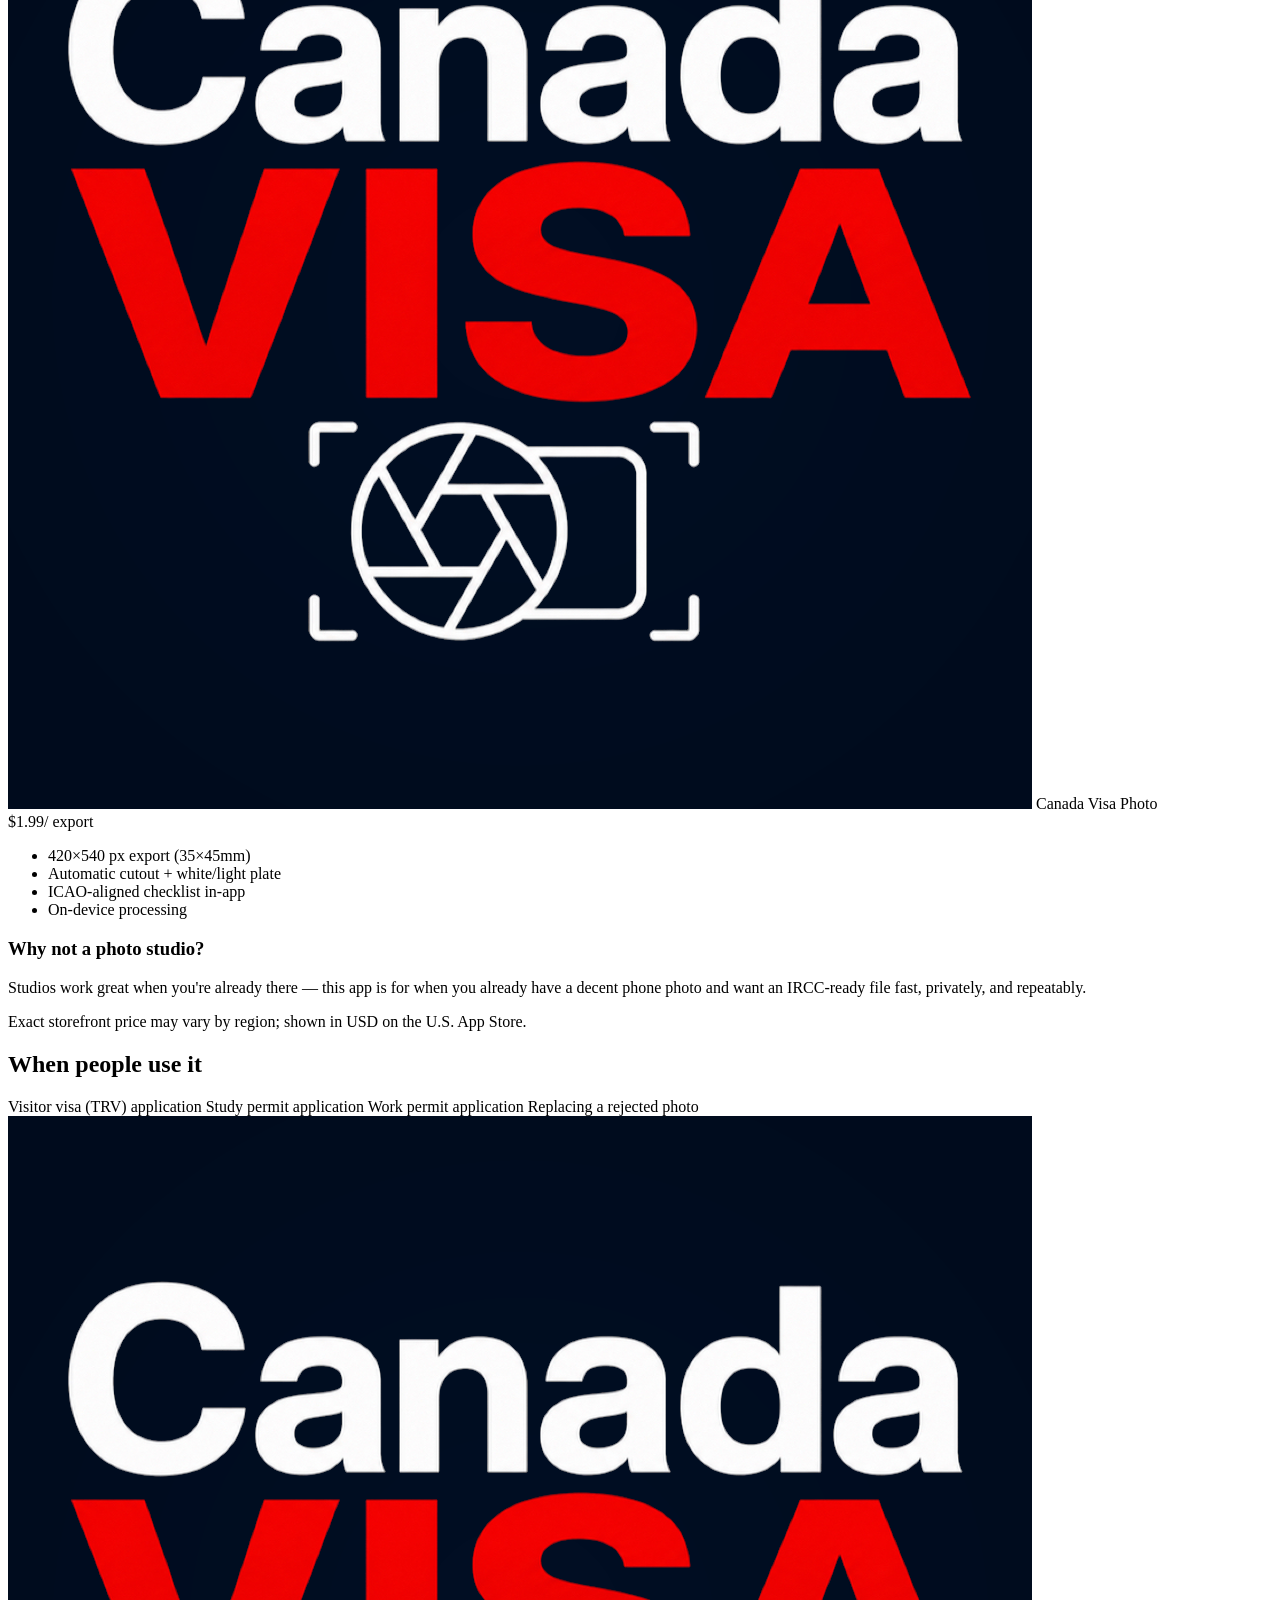
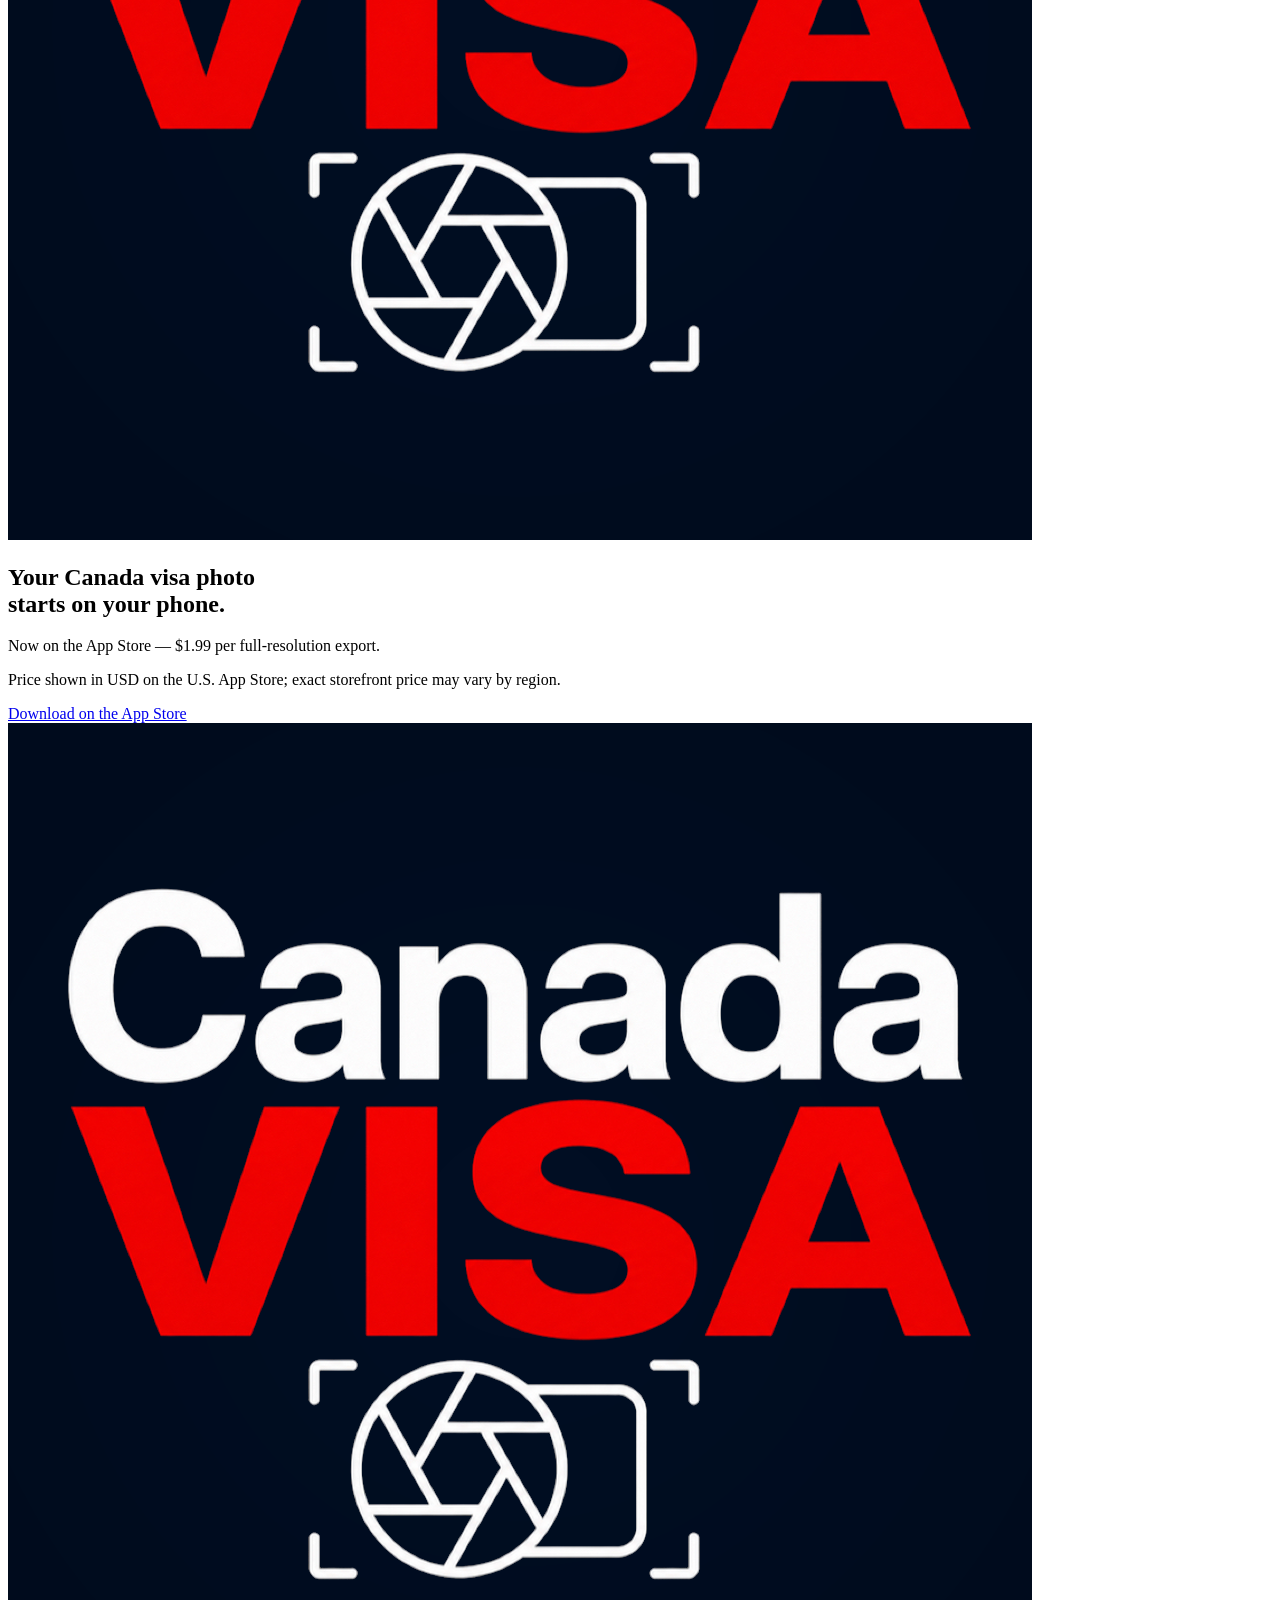
==== commit e74832e0: "Use the short Canada Visa Photo website brand" ====
--- a/index.html
+++ b/index.html
@@ -3,7 +3,7 @@
 <head>
     <meta charset="UTF-8">
     <meta name="viewport" content="width=device-width, initial-scale=1.0">
-    <title>Canada Visa ID Photo 1-Tap — 35×45mm TRV photo, one tap, on-device</title>
+    <title>Canada Visa Photo — 35×45mm TRV photo, one tap, on-device</title>
     <meta name="description" content="Turn any portrait into a compliant Canada Temporary Resident Visa photo: automatic background removal, 35×45mm / 420×540 px export, ICAO Doc 9303 aligned, and on-device privacy. For iPhone.">
     <link rel="canonical" href="https://canada.visaphoto1tap.com/">
     <link rel="icon" type="image/png" href="AppIcon.png">
@@ -11,20 +11,20 @@
     <meta name="theme-color" content="#ff0000">
     <meta property="og:type" content="website">
     <meta property="og:url" content="https://canada.visaphoto1tap.com/">
-    <meta property="og:title" content="Canada Visa ID Photo 1-Tap — 35×45mm TRV photo, one tap, on-device">
+    <meta property="og:title" content="Canada Visa Photo — 35×45mm TRV photo, one tap, on-device">
     <meta property="og:description" content="Turn any portrait into a compliant Canada Temporary Resident Visa photo: automatic background removal, 35×45mm / 420×540 px export, ICAO Doc 9303 aligned, and on-device privacy. For iPhone.">
     <meta property="og:image" content="https://canada.visaphoto1tap.com/AppIcon.png">
     <meta property="og:image:width" content="1024">
     <meta property="og:image:height" content="1024">
     <meta name="twitter:card" content="summary_large_image">
-    <meta name="twitter:title" content="Canada Visa ID Photo 1-Tap — 35×45mm TRV photo, one tap, on-device">
+    <meta name="twitter:title" content="Canada Visa Photo — 35×45mm TRV photo, one tap, on-device">
     <meta name="twitter:description" content="Turn any portrait into a compliant Canada Temporary Resident Visa photo: automatic background removal, 35×45mm / 420×540 px export, ICAO Doc 9303 aligned, and on-device privacy. For iPhone.">
     <meta name="twitter:image" content="https://canada.visaphoto1tap.com/AppIcon.png">
     <script type="application/ld+json">
 {
   "@context": "https://schema.org",
   "@type": "SoftwareApplication",
-  "name": "Canada Visa ID Photo 1-Tap",
+  "name": "Canada Visa Photo",
   "url": "https://canada.visaphoto1tap.com/",
   "image": "https://canada.visaphoto1tap.com/AppIcon.png",
   "description": "Turn any portrait into a compliant Canada Temporary Resident Visa photo: automatic background removal, 35×45mm / 420×540 px export, ICAO Doc 9303 aligned, and on-device privacy. For iPhone.",
@@ -165,8 +165,8 @@
     <nav class="sticky top-0 z-50 bg-white/80 backdrop-blur-lg border-b border-gray-100">
         <div class="max-w-6xl mx-auto px-6 h-14 flex items-center justify-between">
             <div class="flex items-center gap-3">
-                <img src="AppIcon.png" alt="Canada Visa ID Photo 1-Tap" class="w-8 h-8 rounded-lg" width="1024" height="1024" decoding="async">
-                <span class="font-semibold text-gray-900 tracking-tight">Canada Visa ID Photo 1-Tap</span>
+                <img src="AppIcon.png" alt="Canada Visa Photo" class="w-8 h-8 rounded-lg" width="1024" height="1024" decoding="async">
+                <span class="font-semibold text-gray-900 tracking-tight">Canada Visa Photo</span>
             </div>
             <div class="flex items-center gap-6 text-sm">
                 <a href="#demos" class="text-gray-500 hover:text-gray-900 transition hidden sm:block">Demos</a>
@@ -225,7 +225,7 @@
 
                 <h1 class="text-4xl sm:text-5xl md:text-6xl font-bold tracking-tight leading-tight mb-6">
                     <span class="text-white">One-Tap</span><br>
-                    <span class="text-brand">Canada Visa Photos</span><br>
+                    <span class="text-brand">Canada Visa Photo</span><br>
                     <span class="text-gray-200 text-3xl sm:text-4xl md:text-5xl font-semibold">35×45mm. IRCC-ready.</span>
                 </h1>
 
@@ -248,7 +248,7 @@
                     <!-- Before: the app's own "Original" screen, full raw device screenshot -->
                     <figure class="hero-before">
                         <div class="hero-phone">
-                            <img src="appstore/before-original.png" width="1170" height="2532" decoding="async" alt="The Canada Visa ID Photo 1-Tap app showing the Original photo screen with a crop and remove background button">
+                            <img src="appstore/before-original.png" width="1170" height="2532" decoding="async" alt="The Canada Visa Photo app showing the Original photo screen with a crop and remove background button">
                         </div>
                     </figure>
 
@@ -260,7 +260,7 @@
                     <!-- After: the same person, in the app — background removed, cropped, auto-checked -->
                     <figure class="hero-after">
                         <div class="hero-phone">
-                            <img src="appstore/after-result.png" width="1170" height="2532" decoding="async" alt="The same photo in the Canada Visa ID Photo 1-Tap app: background removed, cropped, compliance checklist passed, marked Ready to use">
+                            <img src="appstore/after-result.png" width="1170" height="2532" decoding="async" alt="The same photo in the Canada Visa Photo app: background removed, cropped, compliance checklist passed, marked Ready to use">
                         </div>
                     </figure>
                 </div>
@@ -438,7 +438,7 @@
                 <div class="bg-brand text-white rounded-2xl p-8 shadow-xl shadow-brand/20">
                     <div class="flex items-center gap-3 mb-6">
                         <img src="AppIcon.png" alt="" class="w-10 h-10 rounded-xl" width="1024" height="1024" decoding="async">
-                        <span class="font-semibold">Canada Visa ID Photo 1-Tap</span>
+                        <span class="font-semibold">Canada Visa Photo</span>
                     </div>
                     <div class="mb-6"><span class="text-5xl font-bold">$1.99</span><span class="text-white/70 ml-1">/ export</span></div>
                     <ul class="space-y-3 text-sm text-white/90">
@@ -486,7 +486,7 @@
         <div class="max-w-6xl mx-auto px-6 flex flex-col md:flex-row items-center justify-between gap-4 text-sm text-gray-400">
             <div class="flex items-center gap-3">
                 <img src="AppIcon.png" alt="" class="w-6 h-6 rounded-md" width="1024" height="1024" decoding="async">
-                <span>&copy; 2026 Canada Visa ID Photo 1-Tap</span>
+                <span>&copy; 2026 Canada Visa Photo</span>
             </div>
             <div class="flex items-center gap-6">
                 <a href="privacy.html" class="hover:text-gray-600 transition">Privacy Policy</a>
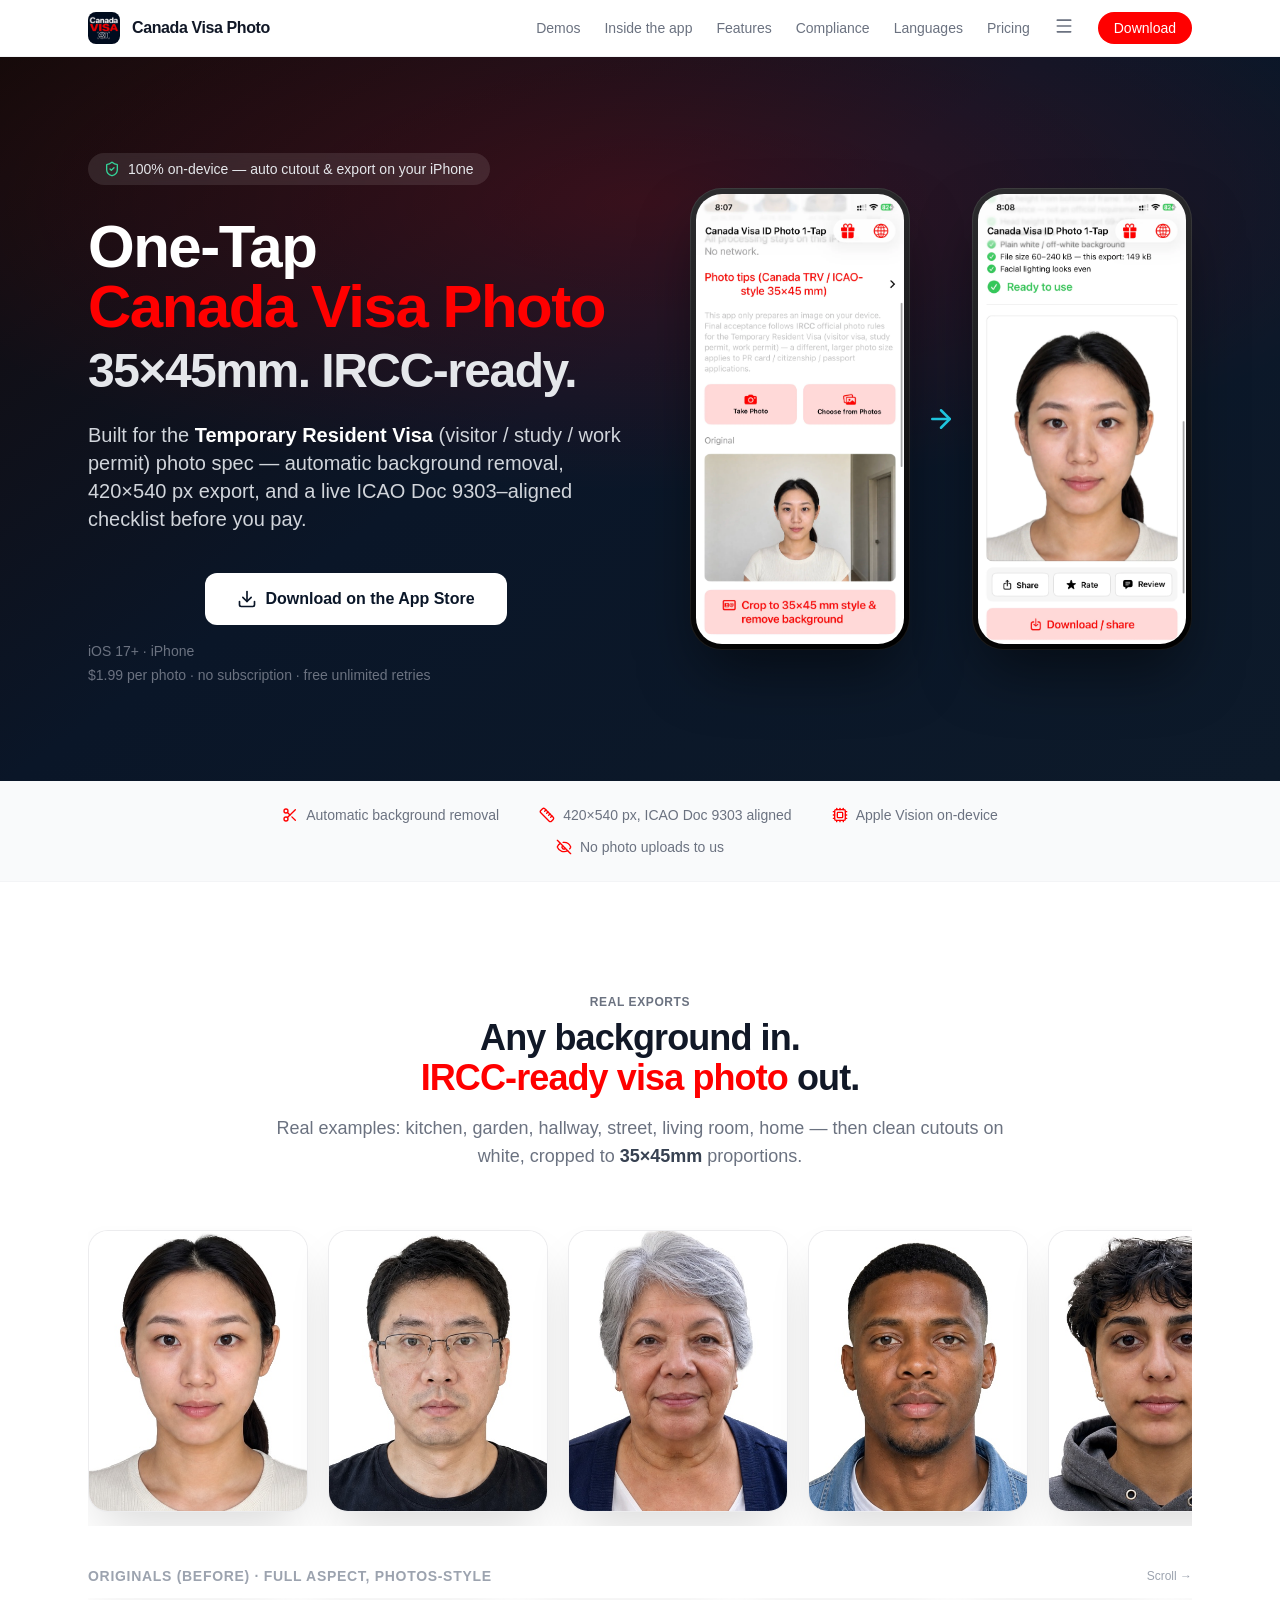
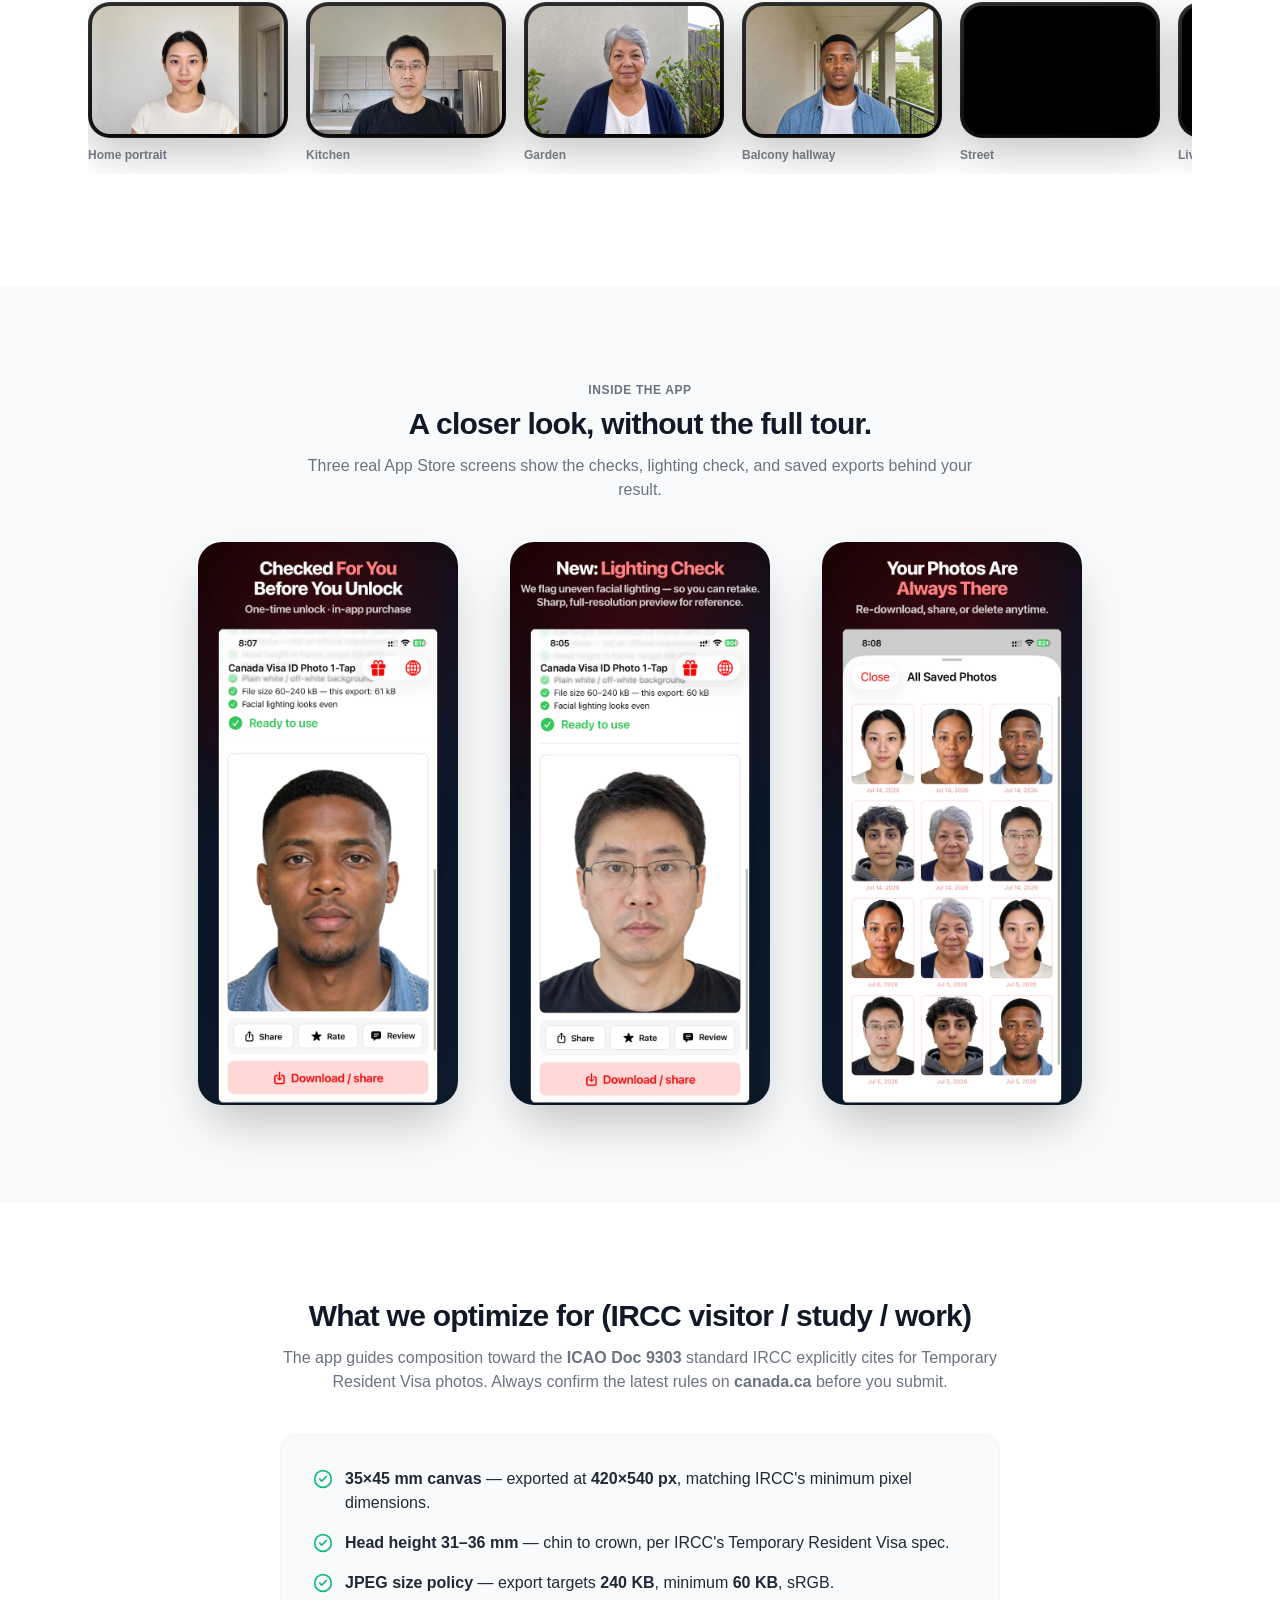
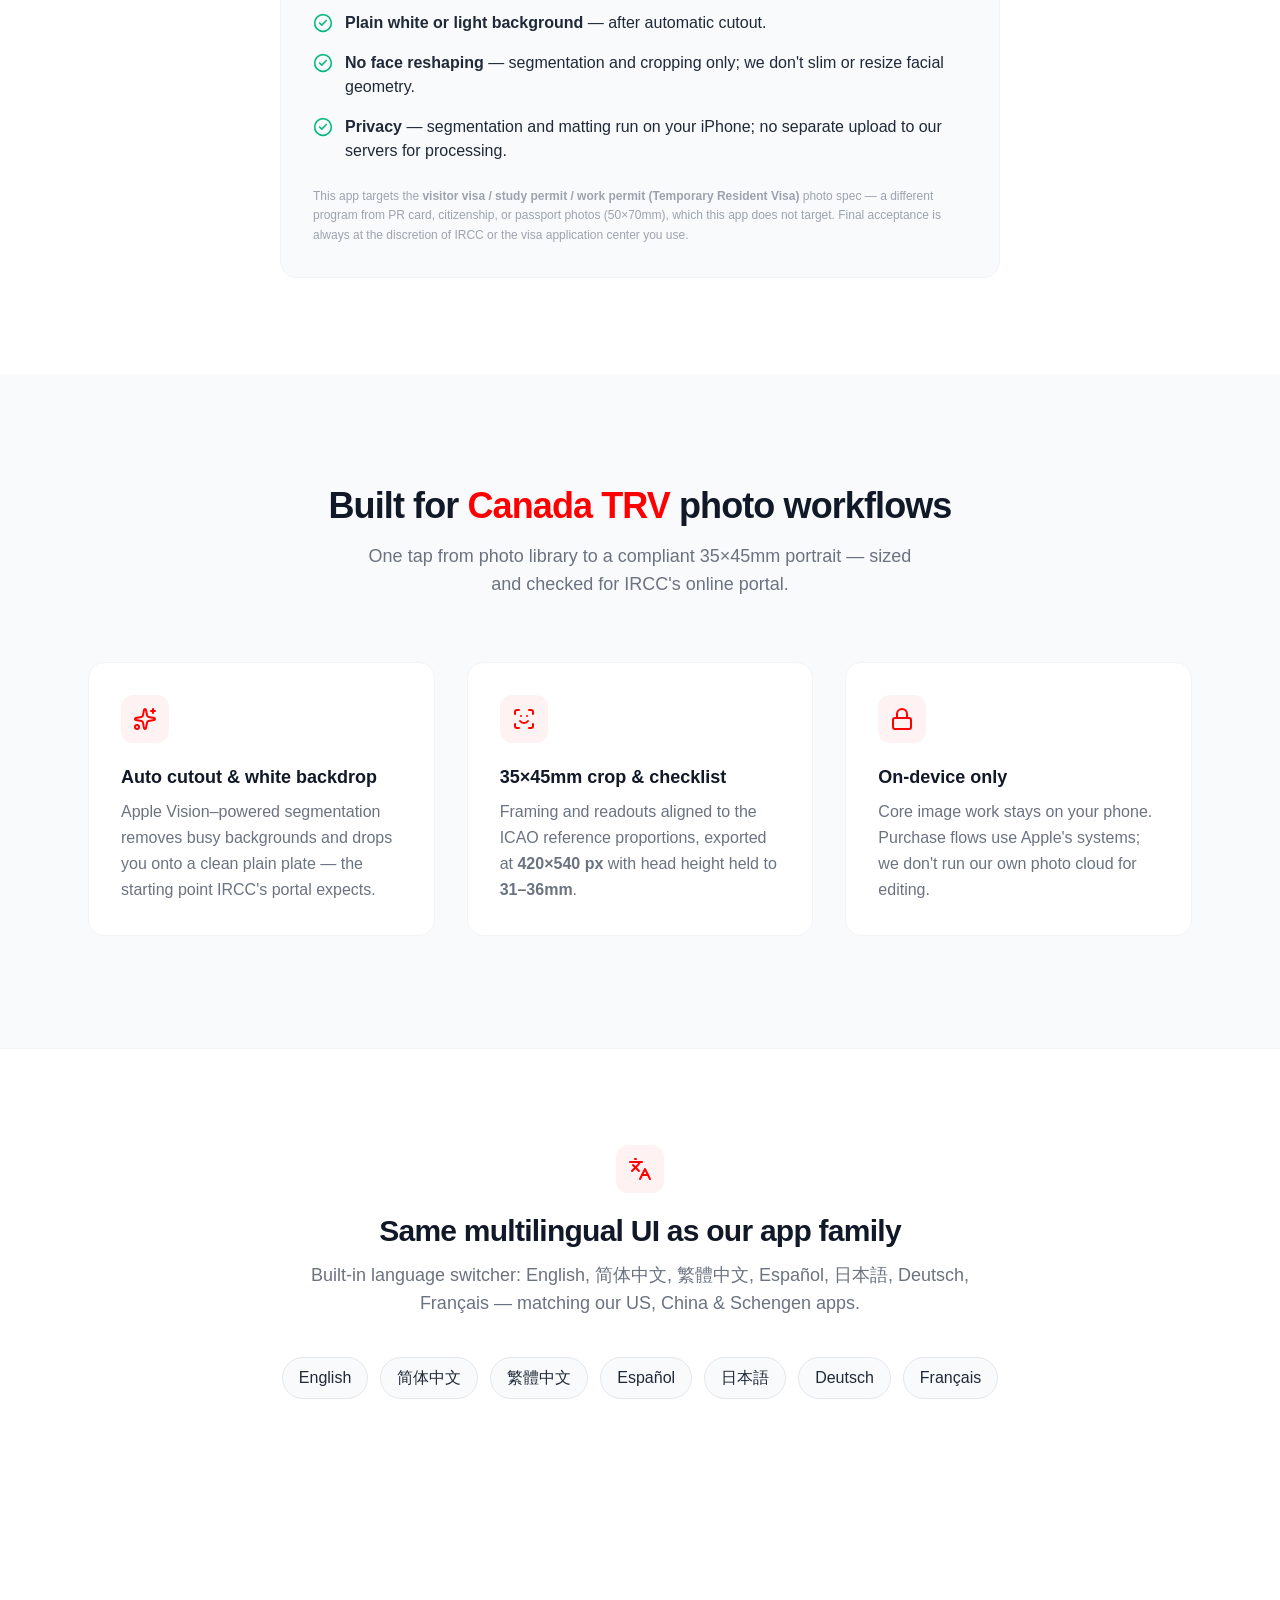
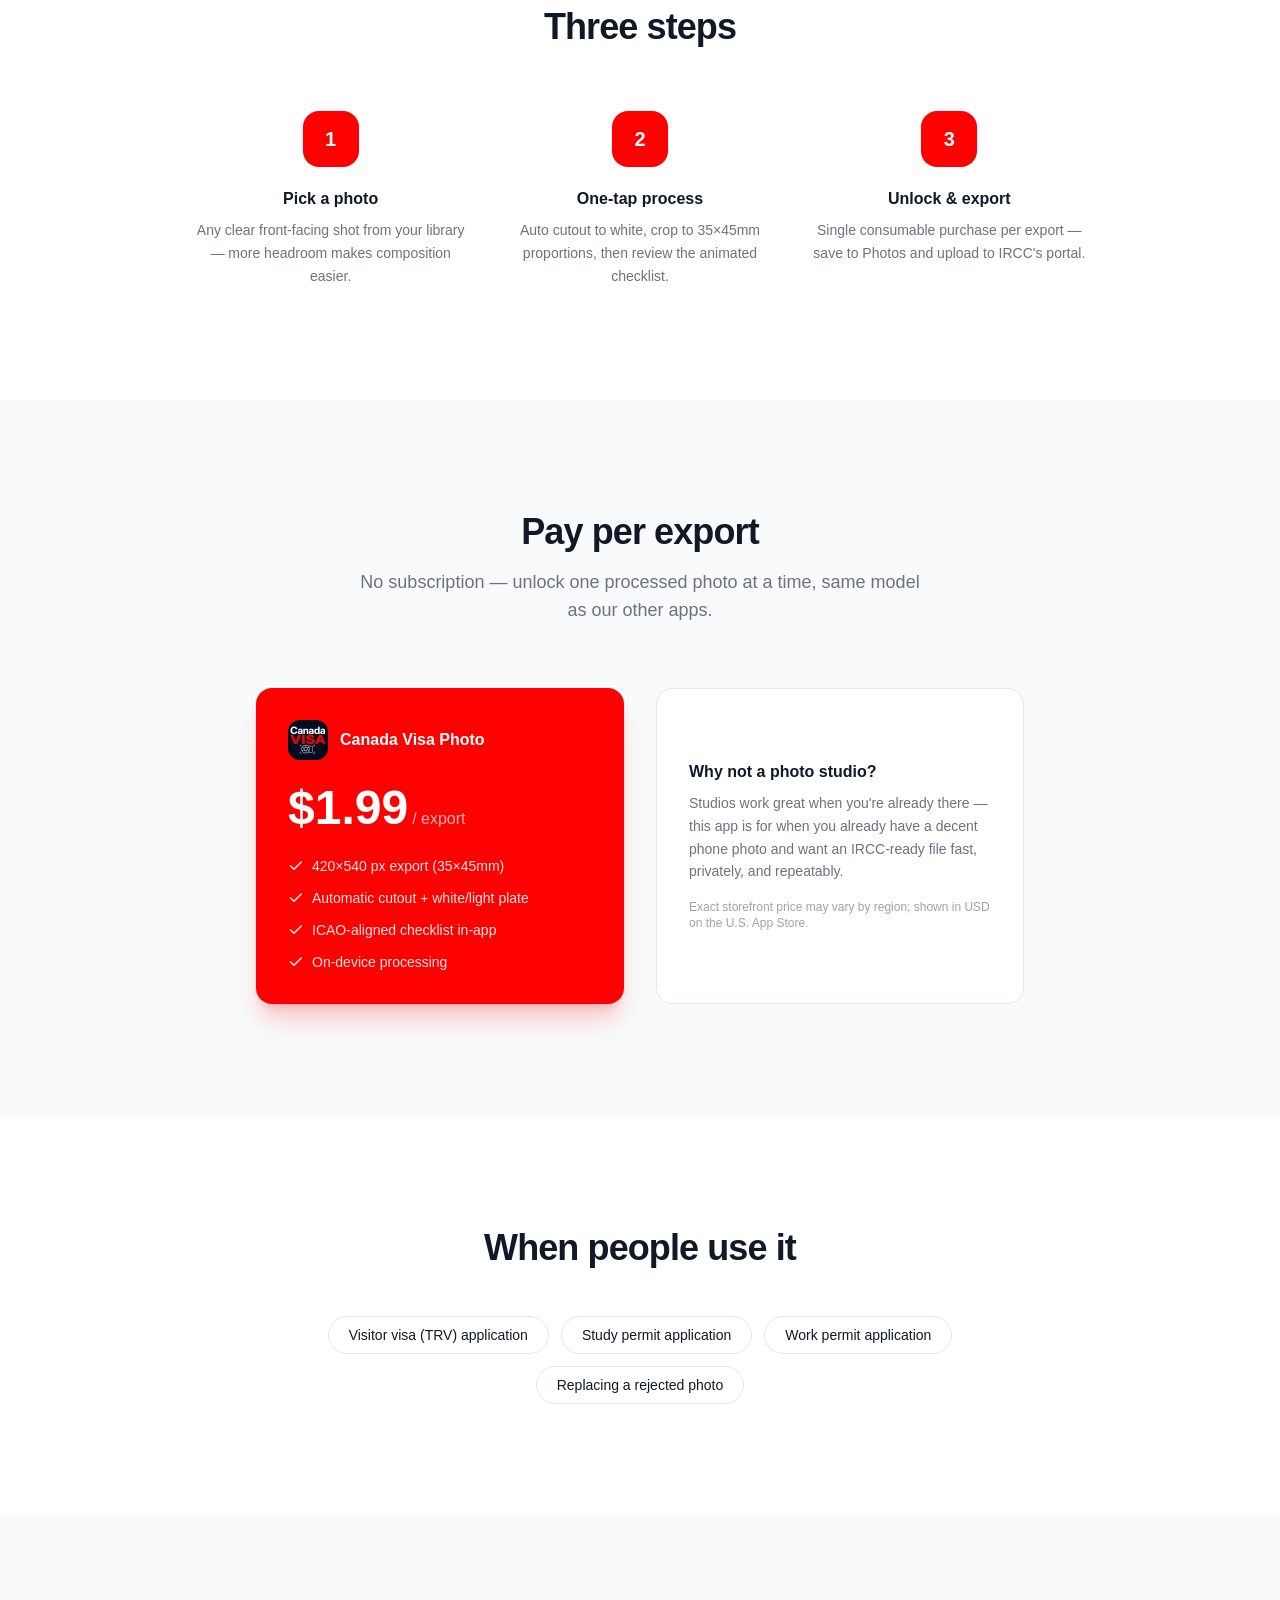
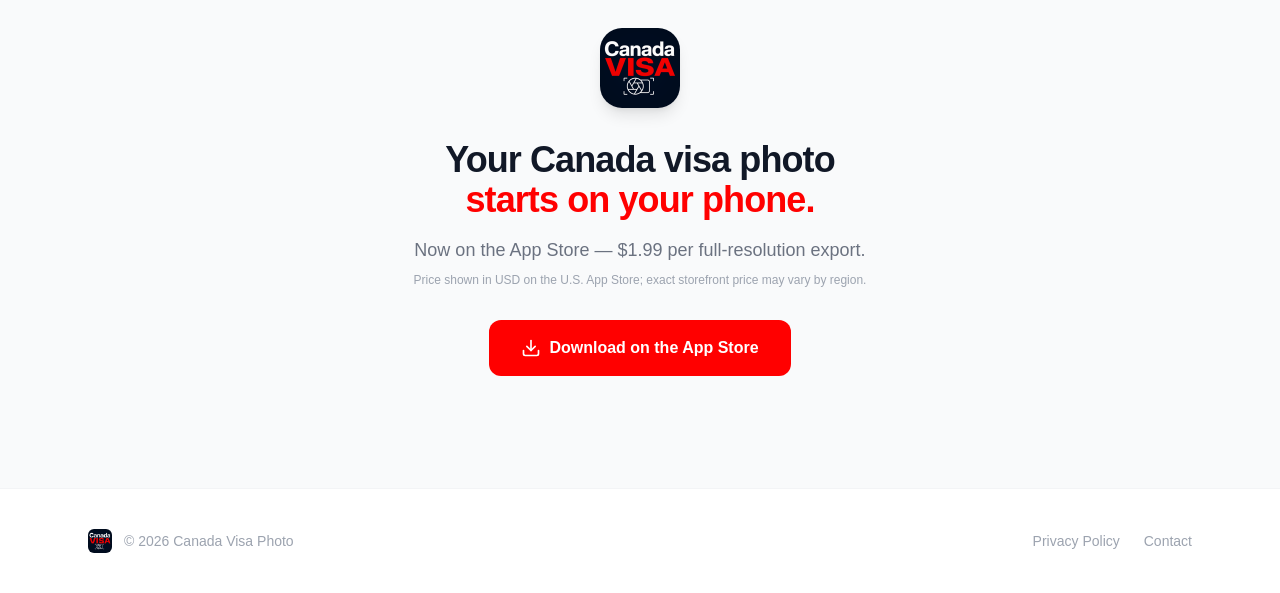
==== commit 4cb12427: "Serve homepage CSS, icons and large images statically - Replace the cdn.tailwindcss.com runtime with" ====
--- a/index.html
+++ b/index.html
@@ -38,24 +38,6 @@
   "downloadUrl": "https://apps.apple.com/app/id6787620585"
 }
     </script>
-    <script src="https://cdn.tailwindcss.com"></script>
-    <script src="https://unpkg.com/lucide@latest"></script>
-    <script>
-        tailwind.config = {
-            theme: {
-                extend: {
-                    colors: {
-                        brand: '#ff0000',
-                        'brand-dark': '#c40000',
-                        navy: '#0a1628',
-                    },
-                    fontFamily: {
-                        sans: ['-apple-system', 'BlinkMacSystemFont', '"SF Pro Display"', '"Segoe UI"', 'Roboto', 'Helvetica', 'Arial', 'sans-serif'],
-                    },
-                }
-            }
-        }
-    </script>
     <style>
         .gradient-hero {
             background: radial-gradient(ellipse 120% 80% at 50% 20%, rgba(255, 0, 0, 0.18) 0%, transparent 50%),
@@ -159,13 +141,15 @@
         .demo-wall-item { flex: 0 0 auto; scroll-snap-align: start; width: min(220px, 56vw); }
     </style>
 <!-- Cloudflare Web Analytics --><script type="module" src="https://static.cloudflareinsights.com/beacon.min.js" data-cf-beacon='{"token": "4009f7885b5f44d7ab5106ff883beff3"}'></script><!-- End Cloudflare Web Analytics -->
+<!-- Icons: inline SVG from Lucide (https://lucide.dev), ISC License, see assets/licenses/lucide.txt -->
+<link rel="stylesheet" href="assets/tailwind.css">
 </head>
 <body class="bg-white text-gray-900 font-sans antialiased">
 
     <nav class="sticky top-0 z-50 bg-white/80 backdrop-blur-lg border-b border-gray-100">
         <div class="max-w-6xl mx-auto px-6 h-14 flex items-center justify-between">
             <div class="flex items-center gap-3">
-                <img src="AppIcon.png" alt="Canada Visa Photo" class="w-8 h-8 rounded-lg" width="1024" height="1024" decoding="async">
+                <img src="assets/icons/canada.webp" alt="Canada Visa Photo" class="w-8 h-8 rounded-lg" width="160" height="160" decoding="async">
                 <span class="font-semibold text-gray-900 tracking-tight">Canada Visa Photo</span>
             </div>
             <div class="flex items-center gap-6 text-sm">
@@ -177,34 +161,34 @@
                 <a href="#pricing" class="text-gray-500 hover:text-gray-900 transition hidden sm:block">Pricing</a>
                 <div class="relative">
             <button type="button" id="app-switcher-btn" aria-haspopup="true" aria-expanded="false" aria-label="Other visa photo apps" class="p-2 -m-2 rounded-lg text-gray-500 hover:text-gray-900 hover:bg-gray-100 transition">
-                <i data-lucide="menu" class="w-5 h-5"></i>
+                <svg xmlns="http://www.w3.org/2000/svg" width="24" height="24" viewBox="0 0 24 24" fill="none" stroke="currentColor" stroke-width="2" stroke-linecap="round" stroke-linejoin="round" class="w-5 h-5 lucide lucide-menu" aria-hidden="true" focusable="false"><path d="M4 5h16"></path><path d="M4 12h16"></path><path d="M4 19h16"></path></svg>
             </button>
             <div id="app-switcher-menu" class="hidden fixed right-4 top-16 w-72 max-w-[calc(100vw-2rem)] bg-white rounded-2xl shadow-2xl border border-gray-100 py-2 z-50 text-left">
                 <p class="px-4 py-2 text-xs font-semibold text-gray-400 uppercase tracking-wider">Our visa photo apps</p>
             <a href="https://us.visaphoto1tap.com/" class="flex items-center gap-3 px-4 py-2.5 hover:bg-gray-50 transition">
-                <img src="https://us.visaphoto1tap.com/AppIcon.png" alt="" class="w-8 h-8 rounded-lg flex-shrink-0">
+                <img src="assets/icons/us.webp" alt="" class="w-8 h-8 rounded-lg flex-shrink-0" width="32" height="32" loading="lazy" decoding="async">
                 <span class="text-sm font-medium text-gray-800">US Visa Photo</span>
             </a>
             <a href="https://china.visaphoto1tap.com/" class="flex items-center gap-3 px-4 py-2.5 hover:bg-gray-50 transition">
-                <img src="https://china.visaphoto1tap.com/AppIcon.png" alt="" class="w-8 h-8 rounded-lg flex-shrink-0">
+                <img src="assets/icons/china.webp" alt="" class="w-8 h-8 rounded-lg flex-shrink-0" width="32" height="32" loading="lazy" decoding="async">
                 <span class="text-sm font-medium text-gray-800">China Visa Photo</span>
             </a>
             <a href="https://schengen.visaphoto1tap.com/" class="flex items-center gap-3 px-4 py-2.5 hover:bg-gray-50 transition">
-                <img src="https://schengen.visaphoto1tap.com/AppIcon.png" alt="" class="w-8 h-8 rounded-lg flex-shrink-0">
+                <img src="assets/icons/schengen.webp" alt="" class="w-8 h-8 rounded-lg flex-shrink-0" width="32" height="32" loading="lazy" decoding="async">
                 <span class="text-sm font-medium text-gray-800">Schengen Visa Photo</span>
             </a>
             <a href="https://india.visaphoto1tap.com/" class="flex items-center gap-3 px-4 py-2.5 hover:bg-gray-50 transition">
-                <img src="https://india.visaphoto1tap.com/AppIcon.png" alt="" class="w-8 h-8 rounded-lg flex-shrink-0">
+                <img src="assets/icons/india.webp" alt="" class="w-8 h-8 rounded-lg flex-shrink-0" width="32" height="32" loading="lazy" decoding="async">
                 <span class="text-sm font-medium text-gray-800">India Visa Photo</span>
             </a>
             <a href="https://japan.visaphoto1tap.com/" class="flex items-center gap-3 px-4 py-2.5 hover:bg-gray-50 transition">
-                <img src="https://japan.visaphoto1tap.com/AppIcon.png" alt="" class="w-8 h-8 rounded-lg flex-shrink-0">
+                <img src="assets/icons/japan.webp" alt="" class="w-8 h-8 rounded-lg flex-shrink-0" width="32" height="32" loading="lazy" decoding="async">
                 <span class="text-sm font-medium text-gray-800">Japan Visa Photo</span>
             </a>
             <a href="https://canada.visaphoto1tap.com/" class="flex items-center gap-3 px-4 py-2.5 bg-gray-50">
-                <img src="https://canada.visaphoto1tap.com/AppIcon.png" alt="" class="w-8 h-8 rounded-lg flex-shrink-0">
+                <img src="assets/icons/canada.webp" alt="" class="w-8 h-8 rounded-lg flex-shrink-0" width="32" height="32" loading="lazy" decoding="async">
                 <span class="text-sm font-semibold text-gray-900">Canada Visa Photo</span>
-                <i data-lucide="check" class="w-4 h-4 text-emerald-500 ml-auto flex-shrink-0"></i>
+                <svg xmlns="http://www.w3.org/2000/svg" width="24" height="24" viewBox="0 0 24 24" fill="none" stroke="currentColor" stroke-width="2" stroke-linecap="round" stroke-linejoin="round" class="w-4 h-4 text-emerald-500 ml-auto flex-shrink-0 lucide lucide-check" aria-hidden="true" focusable="false"><path d="M20 6 9 17l-5-5"></path></svg>
             </a>
             </div>
         </div>
@@ -219,7 +203,7 @@
                 <!-- Copy -->
                 <div class="text-center md:text-left">
                 <div class="inline-flex items-center gap-2 bg-white/10 backdrop-blur rounded-full px-4 py-1.5 text-sm mb-8">
-                    <i data-lucide="shield-check" class="w-4 h-4 text-emerald-400"></i>
+                    <svg xmlns="http://www.w3.org/2000/svg" width="24" height="24" viewBox="0 0 24 24" fill="none" stroke="currentColor" stroke-width="2" stroke-linecap="round" stroke-linejoin="round" class="w-4 h-4 text-emerald-400 lucide lucide-shield-check" aria-hidden="true" focusable="false"><path d="M20 13c0 5-3.5 7.5-7.66 8.95a1 1 0 0 1-.67-.01C7.5 20.5 4 18 4 13V6a1 1 0 0 1 1-1c2 0 4.5-1.2 6.24-2.72a1.17 1.17 0 0 1 1.52 0C14.51 3.81 17 5 19 5a1 1 0 0 1 1 1z"></path><path d="m9 12 2 2 4-4"></path></svg>
                     <span class="text-gray-200">100% on-device — auto cutout &amp; export on your iPhone</span>
                 </div>
 
@@ -235,7 +219,7 @@
 
                 <div id="download" class="flex flex-col sm:flex-row items-center justify-center gap-4">
                     <a href="https://apps.apple.com/app/id6787620585" target="_blank" rel="noopener noreferrer" class="inline-flex items-center gap-2 bg-white text-navy px-8 py-3.5 rounded-xl font-semibold hover:bg-gray-100 transition text-base">
-                        <i data-lucide="download" class="w-5 h-5"></i>
+                        <svg xmlns="http://www.w3.org/2000/svg" width="24" height="24" viewBox="0 0 24 24" fill="none" stroke="currentColor" stroke-width="2" stroke-linecap="round" stroke-linejoin="round" class="w-5 h-5 lucide lucide-download" aria-hidden="true" focusable="false"><path d="M12 15V3"></path><path d="M21 15v4a2 2 0 0 1-2 2H5a2 2 0 0 1-2-2v-4"></path><path d="m7 10 5 5 5-5"></path></svg>
                         Download on the App Store
                     </a>
                 </div>
@@ -248,19 +232,19 @@
                     <!-- Before: the app's own "Original" screen, full raw device screenshot -->
                     <figure class="hero-before">
                         <div class="hero-phone">
-                            <img src="appstore/before-original.png" width="1170" height="2532" decoding="async" alt="The Canada Visa Photo app showing the Original photo screen with a crop and remove background button">
+                            <img src="appstore/before-original.webp" width="1170" height="2532" decoding="async" alt="The Canada Visa Photo app showing the Original photo screen with a crop and remove background button">
                         </div>
                     </figure>
 
                     <!-- Arrow -->
                     <div class="hero-arrow" aria-hidden="true">
-                        <i data-lucide="arrow-right"></i>
+                        <svg xmlns="http://www.w3.org/2000/svg" width="24" height="24" viewBox="0 0 24 24" fill="none" stroke="currentColor" stroke-width="2" stroke-linecap="round" stroke-linejoin="round" class="lucide lucide-arrow-right" aria-hidden="true" focusable="false"><path d="M5 12h14"></path><path d="m12 5 7 7-7 7"></path></svg>
                     </div>
 
                     <!-- After: the same person, in the app — background removed, cropped, auto-checked -->
                     <figure class="hero-after">
                         <div class="hero-phone">
-                            <img src="appstore/after-result.png" width="1170" height="2532" decoding="async" alt="The same photo in the Canada Visa Photo app: background removed, cropped, compliance checklist passed, marked Ready to use">
+                            <img src="appstore/after-result.webp" width="1170" height="2532" decoding="async" alt="The same photo in the Canada Visa Photo app: background removed, cropped, compliance checklist passed, marked Ready to use">
                         </div>
                     </figure>
                 </div>
@@ -270,10 +254,10 @@
 
     <section class="bg-gray-50 border-b border-gray-100">
         <div class="max-w-4xl mx-auto px-6 py-6 flex flex-wrap items-center justify-center gap-x-10 gap-y-3 text-sm text-gray-500">
-            <div class="flex items-center gap-2"><i data-lucide="scissors" class="w-4 h-4 text-brand"></i><span>Automatic background removal</span></div>
-            <div class="flex items-center gap-2"><i data-lucide="ruler" class="w-4 h-4 text-brand"></i><span>420×540 px, ICAO Doc 9303 aligned</span></div>
-            <div class="flex items-center gap-2"><i data-lucide="cpu" class="w-4 h-4 text-brand"></i><span>Apple Vision on-device</span></div>
-            <div class="flex items-center gap-2"><i data-lucide="eye-off" class="w-4 h-4 text-brand"></i><span>No photo uploads to us</span></div>
+            <div class="flex items-center gap-2"><svg xmlns="http://www.w3.org/2000/svg" width="24" height="24" viewBox="0 0 24 24" fill="none" stroke="currentColor" stroke-width="2" stroke-linecap="round" stroke-linejoin="round" class="w-4 h-4 text-brand lucide lucide-scissors" aria-hidden="true" focusable="false"><circle cx="6" cy="6" r="3"></circle><path d="M8.12 8.12 12 12"></path><path d="M20 4 8.12 15.88"></path><circle cx="6" cy="18" r="3"></circle><path d="M14.8 14.8 20 20"></path></svg><span>Automatic background removal</span></div>
+            <div class="flex items-center gap-2"><svg xmlns="http://www.w3.org/2000/svg" width="24" height="24" viewBox="0 0 24 24" fill="none" stroke="currentColor" stroke-width="2" stroke-linecap="round" stroke-linejoin="round" class="w-4 h-4 text-brand lucide lucide-ruler" aria-hidden="true" focusable="false"><path d="M21.3 15.3a2.4 2.4 0 0 1 0 3.4l-2.6 2.6a2.4 2.4 0 0 1-3.4 0L2.7 8.7a2.41 2.41 0 0 1 0-3.4l2.6-2.6a2.41 2.41 0 0 1 3.4 0Z"></path><path d="m14.5 12.5 2-2"></path><path d="m11.5 9.5 2-2"></path><path d="m8.5 6.5 2-2"></path><path d="m17.5 15.5 2-2"></path></svg><span>420×540 px, ICAO Doc 9303 aligned</span></div>
+            <div class="flex items-center gap-2"><svg xmlns="http://www.w3.org/2000/svg" width="24" height="24" viewBox="0 0 24 24" fill="none" stroke="currentColor" stroke-width="2" stroke-linecap="round" stroke-linejoin="round" class="w-4 h-4 text-brand lucide lucide-cpu" aria-hidden="true" focusable="false"><path d="M12 20v2"></path><path d="M12 2v2"></path><path d="M17 20v2"></path><path d="M17 2v2"></path><path d="M2 12h2"></path><path d="M2 17h2"></path><path d="M2 7h2"></path><path d="M20 12h2"></path><path d="M20 17h2"></path><path d="M20 7h2"></path><path d="M7 20v2"></path><path d="M7 2v2"></path><rect x="4" y="4" width="16" height="16" rx="2"></rect><rect x="8" y="8" width="8" height="8" rx="1"></rect></svg><span>Apple Vision on-device</span></div>
+            <div class="flex items-center gap-2"><svg xmlns="http://www.w3.org/2000/svg" width="24" height="24" viewBox="0 0 24 24" fill="none" stroke="currentColor" stroke-width="2" stroke-linecap="round" stroke-linejoin="round" class="w-4 h-4 text-brand lucide lucide-eye-off" aria-hidden="true" focusable="false"><path d="M10.733 5.076a10.744 10.744 0 0 1 11.205 6.575 1 1 0 0 1 0 .696 10.747 10.747 0 0 1-1.444 2.49"></path><path d="M14.084 14.158a3 3 0 0 1-4.242-4.242"></path><path d="M17.479 17.499a10.75 10.75 0 0 1-15.417-5.151 1 1 0 0 1 0-.696 10.75 10.75 0 0 1 4.446-5.143"></path><path d="m2 2 20 20"></path></svg><span>No photo uploads to us</span></div>
         </div>
     </section>
 
@@ -286,12 +270,12 @@
             </div>
 
             <div class="demo-wall-row" aria-label="Result photo row">
-                <figure class="demo-wall-item"><img src="demos/demo-01-result.jpg" alt="Canada visa photo export example 1" class="demo-wall-img" width="420" height="540" decoding="async"></figure>
-                <figure class="demo-wall-item"><img src="demos/demo-02-result.jpg" alt="Canada visa photo export example 2" class="demo-wall-img" width="420" height="540" decoding="async"></figure>
-                <figure class="demo-wall-item"><img src="demos/demo-03-result.jpg" alt="Canada visa photo export example 3" class="demo-wall-img" width="420" height="540" decoding="async"></figure>
-                <figure class="demo-wall-item"><img src="demos/demo-04-result.jpg" alt="Canada visa photo export example 4" class="demo-wall-img" width="420" height="540" decoding="async"></figure>
-                <figure class="demo-wall-item"><img src="demos/demo-05-result.jpg" alt="Canada visa photo export example 5" class="demo-wall-img" width="420" height="540" decoding="async"></figure>
-                <figure class="demo-wall-item"><img src="demos/demo-06-result.jpg" alt="Canada visa photo export example 6" class="demo-wall-img" width="420" height="540" decoding="async"></figure>
+                <figure class="demo-wall-item"><img src="demos/demo-01-result.jpg" alt="Canada visa photo export example 1" class="demo-wall-img" width="420" height="540" decoding="async" loading="lazy"></figure>
+                <figure class="demo-wall-item"><img src="demos/demo-02-result.jpg" alt="Canada visa photo export example 2" class="demo-wall-img" width="420" height="540" decoding="async" loading="lazy"></figure>
+                <figure class="demo-wall-item"><img src="demos/demo-03-result.jpg" alt="Canada visa photo export example 3" class="demo-wall-img" width="420" height="540" decoding="async" loading="lazy"></figure>
+                <figure class="demo-wall-item"><img src="demos/demo-04-result.jpg" alt="Canada visa photo export example 4" class="demo-wall-img" width="420" height="540" decoding="async" loading="lazy"></figure>
+                <figure class="demo-wall-item"><img src="demos/demo-05-result.jpg" alt="Canada visa photo export example 5" class="demo-wall-img" width="420" height="540" decoding="async" loading="lazy"></figure>
+                <figure class="demo-wall-item"><img src="demos/demo-06-result.jpg" alt="Canada visa photo export example 6" class="demo-wall-img" width="420" height="540" decoding="async" loading="lazy"></figure>
             </div>
 
             <div class="mt-10 max-w-6xl mx-auto">
@@ -301,27 +285,27 @@
                 </div>
                 <div class="demo-film" aria-label="Original photo strip">
                     <div class="demo-film-item--original">
-                        <div class="demo-film-original-wrap"><img src="demos/demo-01-original.jpg" alt="Original 1" class="demo-film-thumb-original" decoding="async"></div>
+                        <div class="demo-film-original-wrap"><img src="demos/demo-01-original.jpg" alt="Original 1" class="demo-film-thumb-original" decoding="async" width="1536" height="1024" loading="lazy"></div>
                         <div class="demo-film-label">Home portrait</div>
                     </div>
                     <div class="demo-film-item--original">
-                        <div class="demo-film-original-wrap"><img src="demos/demo-02-original.jpg" alt="Original 2" class="demo-film-thumb-original" decoding="async"></div>
+                        <div class="demo-film-original-wrap"><img src="demos/demo-02-original.jpg" alt="Original 2" class="demo-film-thumb-original" decoding="async" width="1536" height="1024" loading="lazy"></div>
                         <div class="demo-film-label">Kitchen</div>
                     </div>
                     <div class="demo-film-item--original">
-                        <div class="demo-film-original-wrap"><img src="demos/demo-03-original.jpg" alt="Original 3" class="demo-film-thumb-original" decoding="async"></div>
+                        <div class="demo-film-original-wrap"><img src="demos/demo-03-original.webp" alt="Original 3" class="demo-film-thumb-original" decoding="async" width="1536" height="1024" loading="lazy"></div>
                         <div class="demo-film-label">Garden</div>
                     </div>
                     <div class="demo-film-item--original">
-                        <div class="demo-film-original-wrap"><img src="demos/demo-04-original.jpg" alt="Original 4" class="demo-film-thumb-original" decoding="async"></div>
+                        <div class="demo-film-original-wrap"><img src="demos/demo-04-original.webp" alt="Original 4" class="demo-film-thumb-original" decoding="async" width="1536" height="1024" loading="lazy"></div>
                         <div class="demo-film-label">Balcony hallway</div>
                     </div>
                     <div class="demo-film-item--original">
-                        <div class="demo-film-original-wrap"><img src="demos/demo-05-original.jpg" alt="Original 5" class="demo-film-thumb-original" decoding="async"></div>
+                        <div class="demo-film-original-wrap"><img src="demos/demo-05-original.webp" alt="Original 5" class="demo-film-thumb-original" decoding="async" width="1536" height="1024" loading="lazy"></div>
                         <div class="demo-film-label">Street</div>
                     </div>
                     <div class="demo-film-item--original">
-                        <div class="demo-film-original-wrap"><img src="demos/demo-06-original.jpg" alt="Original 6" class="demo-film-thumb-original" decoding="async"></div>
+                        <div class="demo-film-original-wrap"><img src="demos/demo-06-original.jpg" alt="Original 6" class="demo-film-thumb-original" decoding="async" width="1536" height="1024" loading="lazy"></div>
                         <div class="demo-film-label">Living room</div>
                     </div>
                 </div>
@@ -335,9 +319,9 @@
             <h2 class="text-2xl md:text-3xl font-bold tracking-tight text-gray-900 mb-3">A closer look, without the full tour.</h2>
             <p class="text-gray-500 text-sm md:text-base max-w-2xl mx-auto mb-10">Three real App Store screens show the checks, lighting check, and saved exports behind your result.</p>
             <div class="grid grid-cols-1 sm:grid-cols-3 gap-8 md:gap-10 justify-items-center max-w-4xl mx-auto">
-                <img src="appstore/inside-app-checklist.png" alt="Canada Visa Photo App Store screen showing the IRCC export checklist before unlock" class="rounded-[1.5rem] shadow-2xl w-full max-w-[260px] h-auto" width="1284" height="2778" loading="lazy" decoding="async">
-                <img src="appstore/inside-app-lighting.png" alt="Canada Visa Photo App Store screen showing the lighting check before export" class="rounded-[1.5rem] shadow-2xl w-full max-w-[260px] h-auto" width="1284" height="2778" loading="lazy" decoding="async">
-                <img src="appstore/inside-app-saved.png" alt="Canada Visa Photo App Store screen showing Saved Photos on this iPhone" class="rounded-[1.5rem] shadow-2xl w-full max-w-[260px] h-auto" width="1284" height="2778" loading="lazy" decoding="async">
+                <img src="appstore/inside-app-checklist.webp" alt="Canada Visa Photo App Store screen showing the IRCC export checklist before unlock" class="rounded-[1.5rem] shadow-2xl w-full max-w-[260px] h-auto" width="1284" height="2778" loading="lazy" decoding="async">
+                <img src="appstore/inside-app-lighting.webp" alt="Canada Visa Photo App Store screen showing the lighting check before export" class="rounded-[1.5rem] shadow-2xl w-full max-w-[260px] h-auto" width="1284" height="2778" loading="lazy" decoding="async">
+                <img src="appstore/inside-app-saved.webp" alt="Canada Visa Photo App Store screen showing Saved Photos on this iPhone" class="rounded-[1.5rem] shadow-2xl w-full max-w-[260px] h-auto" width="1284" height="2778" loading="lazy" decoding="async">
             </div>
         </div>
     </section>
@@ -350,12 +334,12 @@
             </div>
             <div class="bg-gray-50 rounded-2xl border border-gray-100 p-6 md:p-8">
                 <ul class="space-y-4 text-left text-sm md:text-base text-gray-800">
-                    <li class="compliance-row flex items-start gap-3"><i data-lucide="check-circle-2" class="w-5 h-5 text-emerald-500 flex-shrink-0 mt-0.5"></i><span><strong>35×45 mm canvas</strong> &mdash; exported at <strong>420×540 px</strong>, matching IRCC's minimum pixel dimensions.</span></li>
-                    <li class="compliance-row flex items-start gap-3"><i data-lucide="check-circle-2" class="w-5 h-5 text-emerald-500 flex-shrink-0 mt-0.5"></i><span><strong>Head height 31–36 mm</strong> &mdash; chin to crown, per IRCC's Temporary Resident Visa spec.</span></li>
-                    <li class="compliance-row flex items-start gap-3"><i data-lucide="check-circle-2" class="w-5 h-5 text-emerald-500 flex-shrink-0 mt-0.5"></i><span><strong>JPEG size policy</strong> &mdash; export targets <strong>240 KB</strong>, minimum <strong>60 KB</strong>, sRGB.</span></li>
-                    <li class="compliance-row flex items-start gap-3"><i data-lucide="check-circle-2" class="w-5 h-5 text-emerald-500 flex-shrink-0 mt-0.5"></i><span><strong>Plain white or light background</strong> &mdash; after automatic cutout.</span></li>
-                    <li class="compliance-row flex items-start gap-3"><i data-lucide="check-circle-2" class="w-5 h-5 text-emerald-500 flex-shrink-0 mt-0.5"></i><span><strong>No face reshaping</strong> &mdash; segmentation and cropping only; we don't slim or resize facial geometry.</span></li>
-                    <li class="compliance-row flex items-start gap-3"><i data-lucide="check-circle-2" class="w-5 h-5 text-emerald-500 flex-shrink-0 mt-0.5"></i><span><strong>Privacy</strong> &mdash; segmentation and matting run on your iPhone; no separate upload to our servers for processing.</span></li>
+                    <li class="compliance-row flex items-start gap-3"><svg xmlns="http://www.w3.org/2000/svg" width="24" height="24" viewBox="0 0 24 24" fill="none" stroke="currentColor" stroke-width="2" stroke-linecap="round" stroke-linejoin="round" class="w-5 h-5 text-emerald-500 flex-shrink-0 mt-0.5 lucide lucide-check-circle-2" aria-hidden="true" focusable="false"><circle cx="12" cy="12" r="10"></circle><path d="m16 9-5.5 5.5L8 12"></path></svg><span><strong>35×45 mm canvas</strong> &mdash; exported at <strong>420×540 px</strong>, matching IRCC's minimum pixel dimensions.</span></li>
+                    <li class="compliance-row flex items-start gap-3"><svg xmlns="http://www.w3.org/2000/svg" width="24" height="24" viewBox="0 0 24 24" fill="none" stroke="currentColor" stroke-width="2" stroke-linecap="round" stroke-linejoin="round" class="w-5 h-5 text-emerald-500 flex-shrink-0 mt-0.5 lucide lucide-check-circle-2" aria-hidden="true" focusable="false"><circle cx="12" cy="12" r="10"></circle><path d="m16 9-5.5 5.5L8 12"></path></svg><span><strong>Head height 31–36 mm</strong> &mdash; chin to crown, per IRCC's Temporary Resident Visa spec.</span></li>
+                    <li class="compliance-row flex items-start gap-3"><svg xmlns="http://www.w3.org/2000/svg" width="24" height="24" viewBox="0 0 24 24" fill="none" stroke="currentColor" stroke-width="2" stroke-linecap="round" stroke-linejoin="round" class="w-5 h-5 text-emerald-500 flex-shrink-0 mt-0.5 lucide lucide-check-circle-2" aria-hidden="true" focusable="false"><circle cx="12" cy="12" r="10"></circle><path d="m16 9-5.5 5.5L8 12"></path></svg><span><strong>JPEG size policy</strong> &mdash; export targets <strong>240 KB</strong>, minimum <strong>60 KB</strong>, sRGB.</span></li>
+                    <li class="compliance-row flex items-start gap-3"><svg xmlns="http://www.w3.org/2000/svg" width="24" height="24" viewBox="0 0 24 24" fill="none" stroke="currentColor" stroke-width="2" stroke-linecap="round" stroke-linejoin="round" class="w-5 h-5 text-emerald-500 flex-shrink-0 mt-0.5 lucide lucide-check-circle-2" aria-hidden="true" focusable="false"><circle cx="12" cy="12" r="10"></circle><path d="m16 9-5.5 5.5L8 12"></path></svg><span><strong>Plain white or light background</strong> &mdash; after automatic cutout.</span></li>
+                    <li class="compliance-row flex items-start gap-3"><svg xmlns="http://www.w3.org/2000/svg" width="24" height="24" viewBox="0 0 24 24" fill="none" stroke="currentColor" stroke-width="2" stroke-linecap="round" stroke-linejoin="round" class="w-5 h-5 text-emerald-500 flex-shrink-0 mt-0.5 lucide lucide-check-circle-2" aria-hidden="true" focusable="false"><circle cx="12" cy="12" r="10"></circle><path d="m16 9-5.5 5.5L8 12"></path></svg><span><strong>No face reshaping</strong> &mdash; segmentation and cropping only; we don't slim or resize facial geometry.</span></li>
+                    <li class="compliance-row flex items-start gap-3"><svg xmlns="http://www.w3.org/2000/svg" width="24" height="24" viewBox="0 0 24 24" fill="none" stroke="currentColor" stroke-width="2" stroke-linecap="round" stroke-linejoin="round" class="w-5 h-5 text-emerald-500 flex-shrink-0 mt-0.5 lucide lucide-check-circle-2" aria-hidden="true" focusable="false"><circle cx="12" cy="12" r="10"></circle><path d="m16 9-5.5 5.5L8 12"></path></svg><span><strong>Privacy</strong> &mdash; segmentation and matting run on your iPhone; no separate upload to our servers for processing.</span></li>
                 </ul>
                 <p class="text-xs text-gray-400 mt-6 leading-relaxed">This app targets the <strong>visitor visa / study permit / work permit (Temporary Resident Visa)</strong> photo spec — a different program from PR card, citizenship, or passport photos (50×70mm), which this app does not target. Final acceptance is always at the discretion of IRCC or the visa application center you use.</p>
             </div>
@@ -370,17 +354,17 @@
             </div>
             <div class="grid md:grid-cols-3 gap-8">
                 <div class="card-hover bg-white border border-gray-100 rounded-2xl p-8">
-                    <div class="w-12 h-12 bg-red-50 rounded-xl flex items-center justify-center mb-5"><i data-lucide="sparkles" class="w-6 h-6 text-brand"></i></div>
+                    <div class="w-12 h-12 bg-red-50 rounded-xl flex items-center justify-center mb-5"><svg xmlns="http://www.w3.org/2000/svg" width="24" height="24" viewBox="0 0 24 24" fill="none" stroke="currentColor" stroke-width="2" stroke-linecap="round" stroke-linejoin="round" class="w-6 h-6 text-brand lucide lucide-sparkles" aria-hidden="true" focusable="false"><path d="M11.017 2.814a1 1 0 0 1 1.966 0l1.051 5.558a2 2 0 0 0 1.594 1.594l5.558 1.051a1 1 0 0 1 0 1.966l-5.558 1.051a2 2 0 0 0-1.594 1.594l-1.051 5.558a1 1 0 0 1-1.966 0l-1.051-5.558a2 2 0 0 0-1.594-1.594l-5.558-1.051a1 1 0 0 1 0-1.966l5.558-1.051a2 2 0 0 0 1.594-1.594z"></path><path d="M20 2v4"></path><path d="M22 4h-4"></path><circle cx="4" cy="20" r="2"></circle></svg></div>
                     <h3 class="text-lg font-semibold mb-2">Auto cutout &amp; white backdrop</h3>
                     <p class="text-gray-500 leading-relaxed">Apple Vision–powered segmentation removes busy backgrounds and drops you onto a clean plain plate — the starting point IRCC's portal expects.</p>
                 </div>
                 <div class="card-hover bg-white border border-gray-100 rounded-2xl p-8">
-                    <div class="w-12 h-12 bg-red-50 rounded-xl flex items-center justify-center mb-5"><i data-lucide="scan-face" class="w-6 h-6 text-brand"></i></div>
+                    <div class="w-12 h-12 bg-red-50 rounded-xl flex items-center justify-center mb-5"><svg xmlns="http://www.w3.org/2000/svg" width="24" height="24" viewBox="0 0 24 24" fill="none" stroke="currentColor" stroke-width="2" stroke-linecap="round" stroke-linejoin="round" class="w-6 h-6 text-brand lucide lucide-scan-face" aria-hidden="true" focusable="false"><path d="M3 7V5a2 2 0 0 1 2-2h2"></path><path d="M17 3h2a2 2 0 0 1 2 2v2"></path><path d="M21 17v2a2 2 0 0 1-2 2h-2"></path><path d="M7 21H5a2 2 0 0 1-2-2v-2"></path><path d="M8 14s1.5 2 4 2 4-2 4-2"></path><path d="M9 9h.01"></path><path d="M15 9h.01"></path></svg></div>
                     <h3 class="text-lg font-semibold mb-2">35×45mm crop &amp; checklist</h3>
                     <p class="text-gray-500 leading-relaxed">Framing and readouts aligned to the ICAO reference proportions, exported at <strong>420×540 px</strong> with head height held to <strong>31–36mm</strong>.</p>
                 </div>
                 <div class="card-hover bg-white border border-gray-100 rounded-2xl p-8">
-                    <div class="w-12 h-12 bg-red-50 rounded-xl flex items-center justify-center mb-5"><i data-lucide="lock" class="w-6 h-6 text-brand"></i></div>
+                    <div class="w-12 h-12 bg-red-50 rounded-xl flex items-center justify-center mb-5"><svg xmlns="http://www.w3.org/2000/svg" width="24" height="24" viewBox="0 0 24 24" fill="none" stroke="currentColor" stroke-width="2" stroke-linecap="round" stroke-linejoin="round" class="w-6 h-6 text-brand lucide lucide-lock" aria-hidden="true" focusable="false"><rect width="18" height="11" x="3" y="11" rx="2" ry="2"></rect><path d="M7 11V7a5 5 0 0 1 10 0v4"></path></svg></div>
                     <h3 class="text-lg font-semibold mb-2">On-device only</h3>
                     <p class="text-gray-500 leading-relaxed">Core image work stays on your phone. Purchase flows use Apple's systems; we don't run our own photo cloud for editing.</p>
                 </div>
@@ -390,7 +374,7 @@
 
     <section id="languages" class="py-16 md:py-24 bg-white border-t border-gray-100">
         <div class="max-w-4xl mx-auto px-6 text-center">
-            <div class="inline-flex items-center justify-center w-12 h-12 bg-red-50 rounded-xl mb-5"><i data-lucide="languages" class="w-6 h-6 text-brand"></i></div>
+            <div class="inline-flex items-center justify-center w-12 h-12 bg-red-50 rounded-xl mb-5"><svg xmlns="http://www.w3.org/2000/svg" width="24" height="24" viewBox="0 0 24 24" fill="none" stroke="currentColor" stroke-width="2" stroke-linecap="round" stroke-linejoin="round" class="w-6 h-6 text-brand lucide lucide-languages" aria-hidden="true" focusable="false"><path d="m5 8 6 6"></path><path d="m4 14 6-6 2-3"></path><path d="M2 5h12"></path><path d="M7 2h1"></path><path d="m22 22-5-10-5 10"></path><path d="M14 18h6"></path></svg></div>
             <h2 class="text-2xl md:text-3xl font-bold tracking-tight mb-3">Same multilingual UI as our app family</h2>
             <p class="text-gray-500 text-base md:text-lg max-w-2xl mx-auto mb-10 leading-relaxed">Built-in language switcher: English, 简体中文, 繁體中文, Español, 日本語, Deutsch, Français — matching our US, China &amp; Schengen apps.</p>
             <ul class="flex flex-wrap items-center justify-center gap-3 max-w-3xl mx-auto text-sm md:text-base">
@@ -437,15 +421,15 @@
             <div class="grid md:grid-cols-2 gap-8 max-w-3xl mx-auto">
                 <div class="bg-brand text-white rounded-2xl p-8 shadow-xl shadow-brand/20">
                     <div class="flex items-center gap-3 mb-6">
-                        <img src="AppIcon.png" alt="" class="w-10 h-10 rounded-xl" width="1024" height="1024" decoding="async">
+                        <img src="assets/icons/canada.webp" alt="" class="w-10 h-10 rounded-xl" width="160" height="160" decoding="async" loading="lazy">
                         <span class="font-semibold">Canada Visa Photo</span>
                     </div>
                     <div class="mb-6"><span class="text-5xl font-bold">$1.99</span><span class="text-white/70 ml-1">/ export</span></div>
                     <ul class="space-y-3 text-sm text-white/90">
-                        <li class="flex items-start gap-2"><i data-lucide="check" class="w-4 h-4 mt-0.5 text-white flex-shrink-0"></i>420×540 px export (35×45mm)</li>
-                        <li class="flex items-start gap-2"><i data-lucide="check" class="w-4 h-4 mt-0.5 text-white flex-shrink-0"></i>Automatic cutout + white/light plate</li>
-                        <li class="flex items-start gap-2"><i data-lucide="check" class="w-4 h-4 mt-0.5 text-white flex-shrink-0"></i>ICAO-aligned checklist in-app</li>
-                        <li class="flex items-start gap-2"><i data-lucide="check" class="w-4 h-4 mt-0.5 text-white flex-shrink-0"></i>On-device processing</li>
+                        <li class="flex items-start gap-2"><svg xmlns="http://www.w3.org/2000/svg" width="24" height="24" viewBox="0 0 24 24" fill="none" stroke="currentColor" stroke-width="2" stroke-linecap="round" stroke-linejoin="round" class="w-4 h-4 mt-0.5 text-white flex-shrink-0 lucide lucide-check" aria-hidden="true" focusable="false"><path d="M20 6 9 17l-5-5"></path></svg>420×540 px export (35×45mm)</li>
+                        <li class="flex items-start gap-2"><svg xmlns="http://www.w3.org/2000/svg" width="24" height="24" viewBox="0 0 24 24" fill="none" stroke="currentColor" stroke-width="2" stroke-linecap="round" stroke-linejoin="round" class="w-4 h-4 mt-0.5 text-white flex-shrink-0 lucide lucide-check" aria-hidden="true" focusable="false"><path d="M20 6 9 17l-5-5"></path></svg>Automatic cutout + white/light plate</li>
+                        <li class="flex items-start gap-2"><svg xmlns="http://www.w3.org/2000/svg" width="24" height="24" viewBox="0 0 24 24" fill="none" stroke="currentColor" stroke-width="2" stroke-linecap="round" stroke-linejoin="round" class="w-4 h-4 mt-0.5 text-white flex-shrink-0 lucide lucide-check" aria-hidden="true" focusable="false"><path d="M20 6 9 17l-5-5"></path></svg>ICAO-aligned checklist in-app</li>
+                        <li class="flex items-start gap-2"><svg xmlns="http://www.w3.org/2000/svg" width="24" height="24" viewBox="0 0 24 24" fill="none" stroke="currentColor" stroke-width="2" stroke-linecap="round" stroke-linejoin="round" class="w-4 h-4 mt-0.5 text-white flex-shrink-0 lucide lucide-check" aria-hidden="true" focusable="false"><path d="M20 6 9 17l-5-5"></path></svg>On-device processing</li>
                     </ul>
                 </div>
                 <div class="bg-white border border-gray-200 rounded-2xl p-8 flex flex-col justify-center">
@@ -471,12 +455,12 @@
 
     <section class="bg-gray-50 py-20 md:py-28">
         <div class="max-w-3xl mx-auto px-6 text-center">
-            <img src="AppIcon.png" alt="" class="w-20 h-20 rounded-[22px] mx-auto mb-8 shadow-lg" width="1024" height="1024" decoding="async">
+            <img src="assets/icons/canada.webp" alt="" class="w-20 h-20 rounded-[22px] mx-auto mb-8 shadow-lg" width="160" height="160" decoding="async" loading="lazy">
             <h2 class="text-3xl md:text-4xl font-bold tracking-tight mb-4">Your Canada visa photo<br><span class="text-brand">starts on your phone.</span></h2>
             <p class="text-gray-500 text-lg mb-2">Now on the App Store — $1.99 per full-resolution export.</p>
             <p class="text-xs text-gray-400 mb-8">Price shown in USD on the U.S. App Store; exact storefront price may vary by region.</p>
             <a href="https://apps.apple.com/app/id6787620585" target="_blank" rel="noopener noreferrer" class="inline-flex items-center gap-2 bg-brand text-white px-8 py-4 rounded-xl font-semibold hover:bg-brand-dark transition text-base">
-                <i data-lucide="download" class="w-5 h-5"></i>
+                <svg xmlns="http://www.w3.org/2000/svg" width="24" height="24" viewBox="0 0 24 24" fill="none" stroke="currentColor" stroke-width="2" stroke-linecap="round" stroke-linejoin="round" class="w-5 h-5 lucide lucide-download" aria-hidden="true" focusable="false"><path d="M12 15V3"></path><path d="M21 15v4a2 2 0 0 1-2 2H5a2 2 0 0 1-2-2v-4"></path><path d="m7 10 5 5 5-5"></path></svg>
                 Download on the App Store
             </a>
         </div>
@@ -485,7 +469,7 @@
     <footer class="border-t border-gray-100 py-10">
         <div class="max-w-6xl mx-auto px-6 flex flex-col md:flex-row items-center justify-between gap-4 text-sm text-gray-400">
             <div class="flex items-center gap-3">
-                <img src="AppIcon.png" alt="" class="w-6 h-6 rounded-md" width="1024" height="1024" decoding="async">
+                <img src="assets/icons/canada.webp" alt="" class="w-6 h-6 rounded-md" width="160" height="160" decoding="async" loading="lazy">
                 <span>&copy; 2026 Canada Visa Photo</span>
             </div>
             <div class="flex items-center gap-6">
@@ -517,6 +501,5 @@
             });
         })();
     </script>
-    <script>lucide.createIcons();</script>
 </body>
 </html>
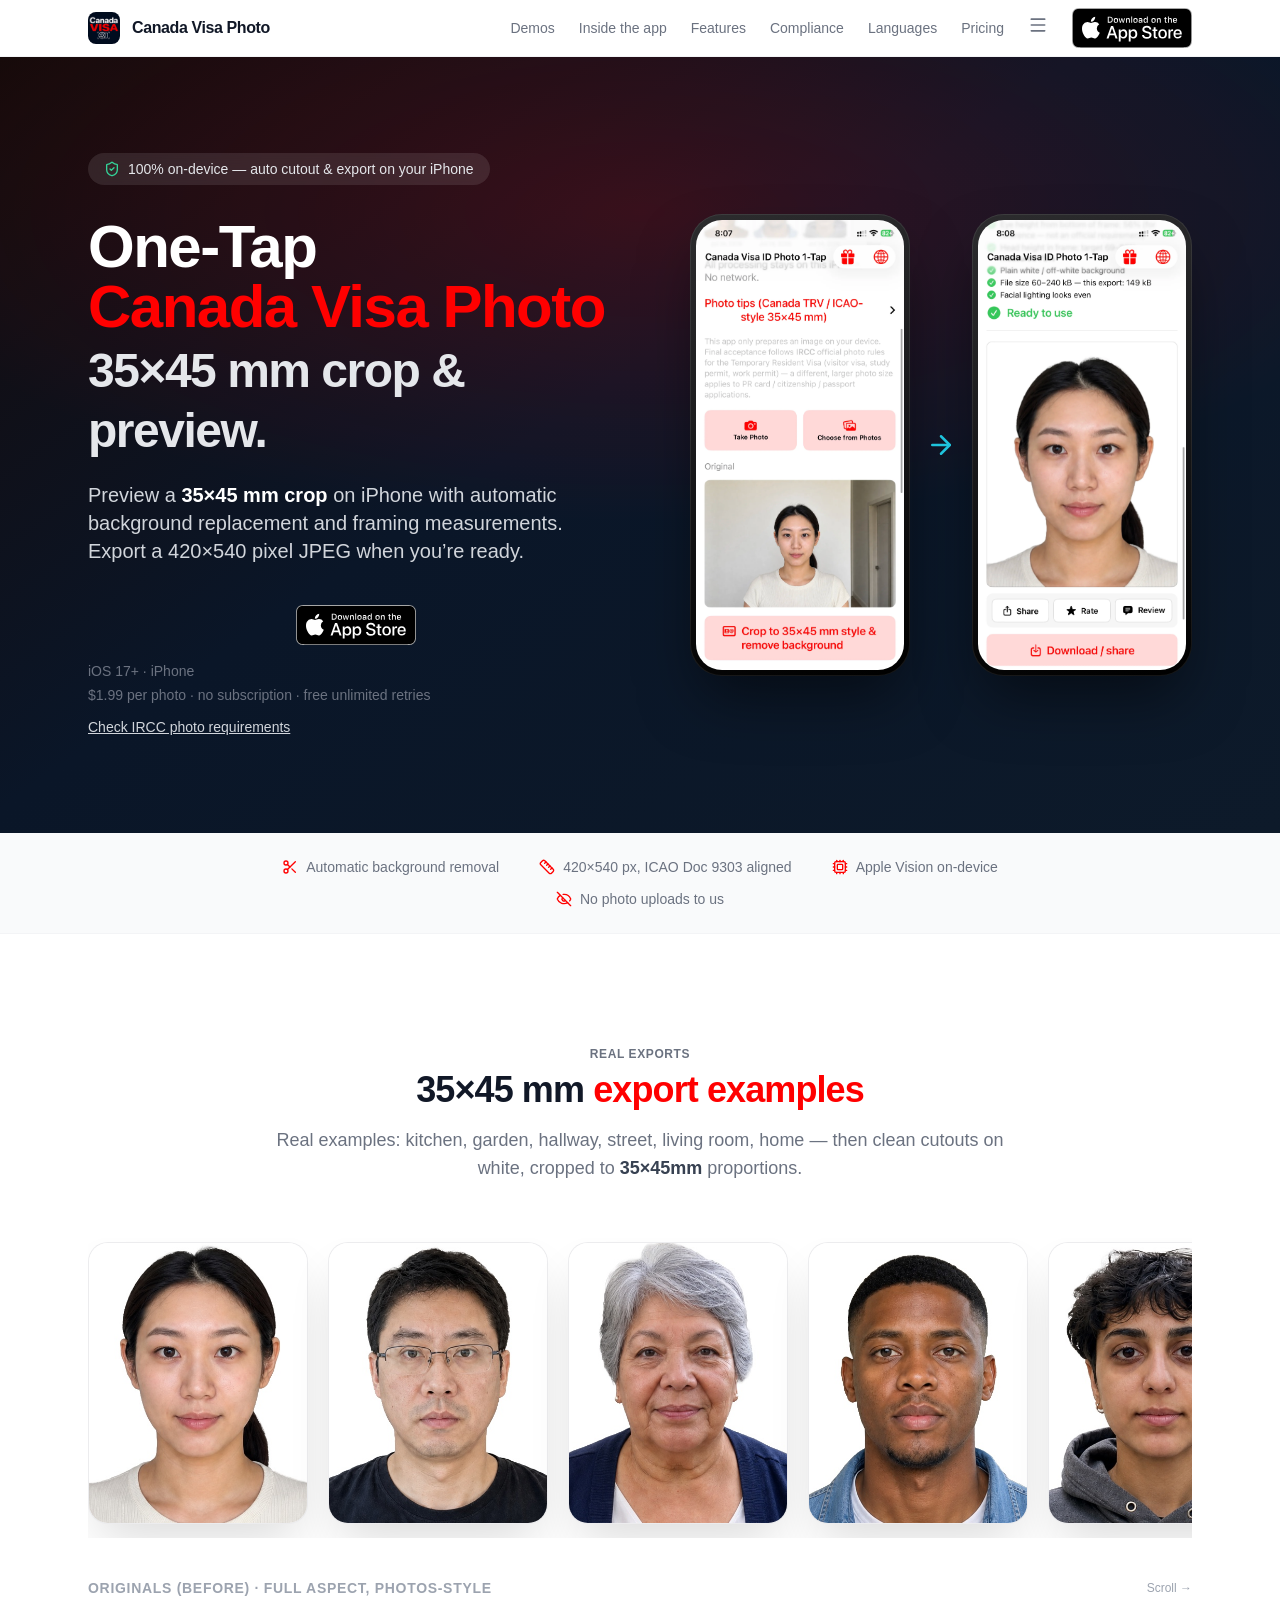
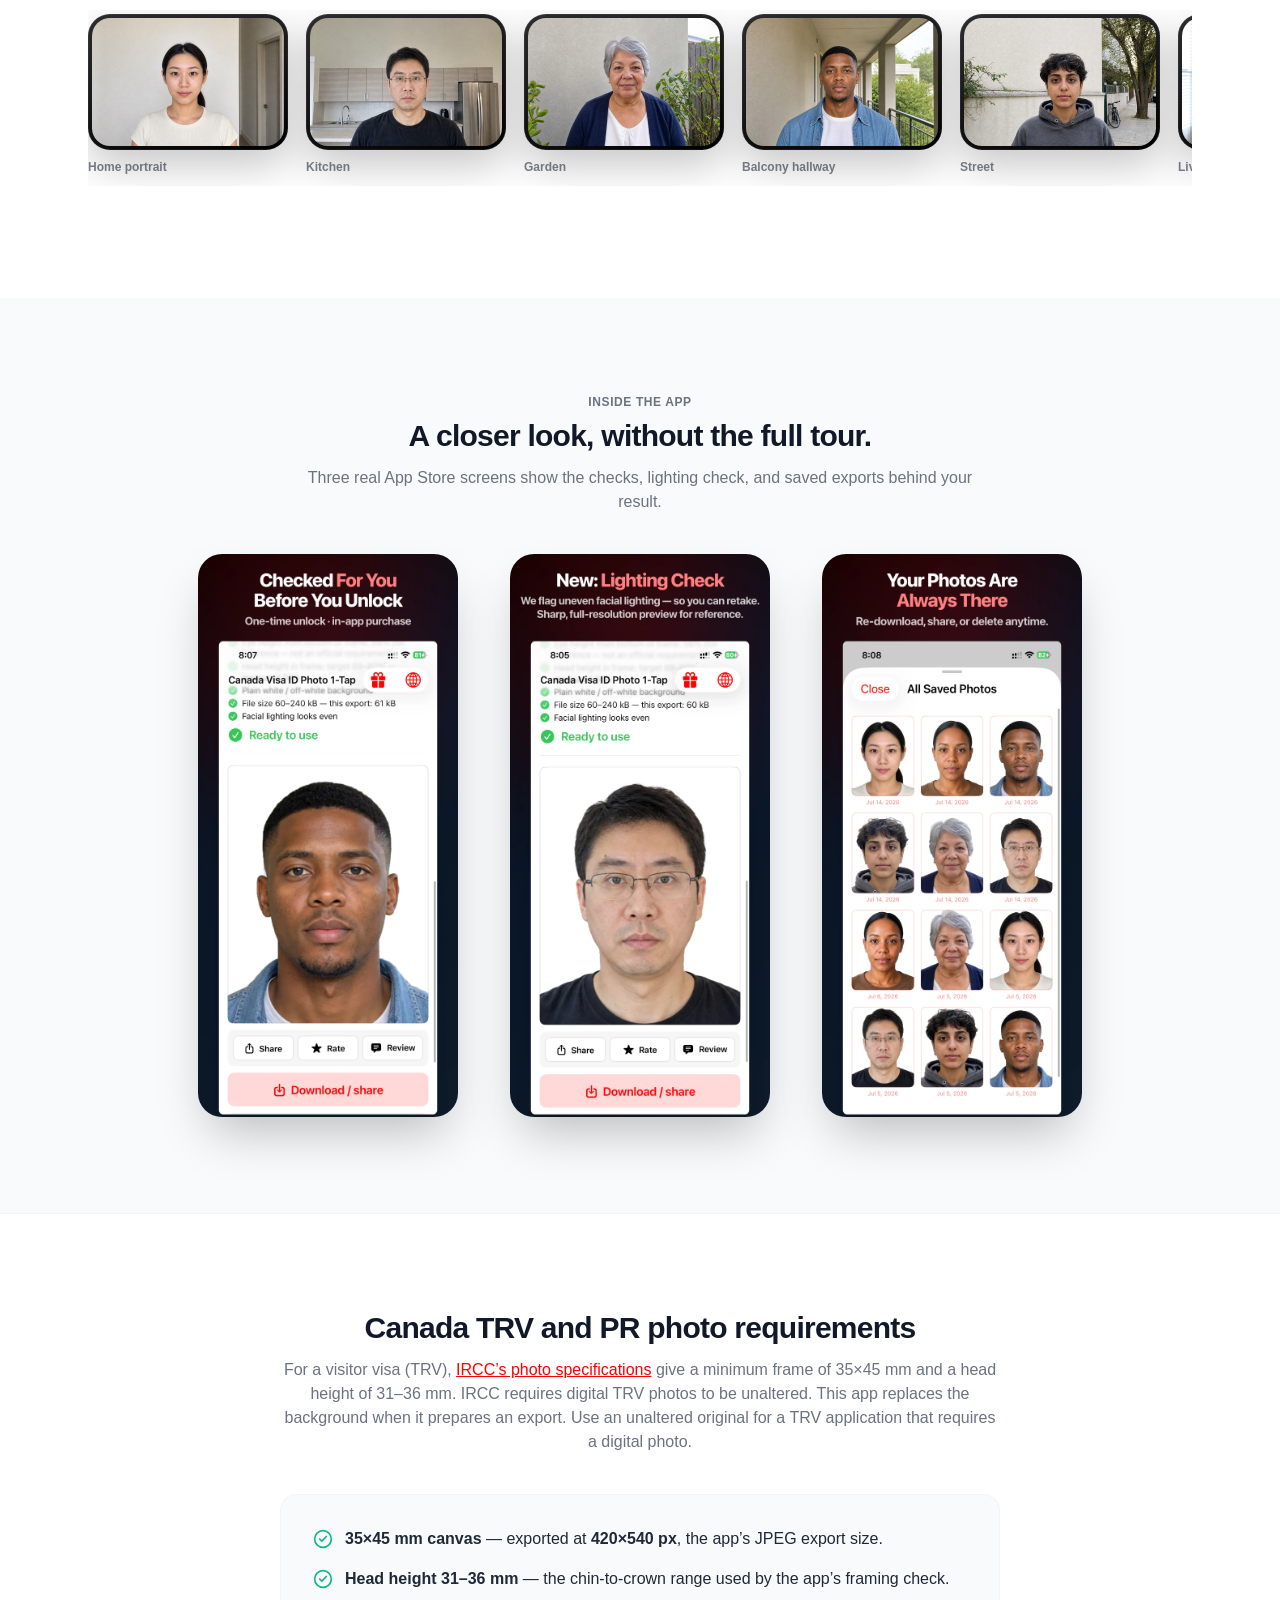
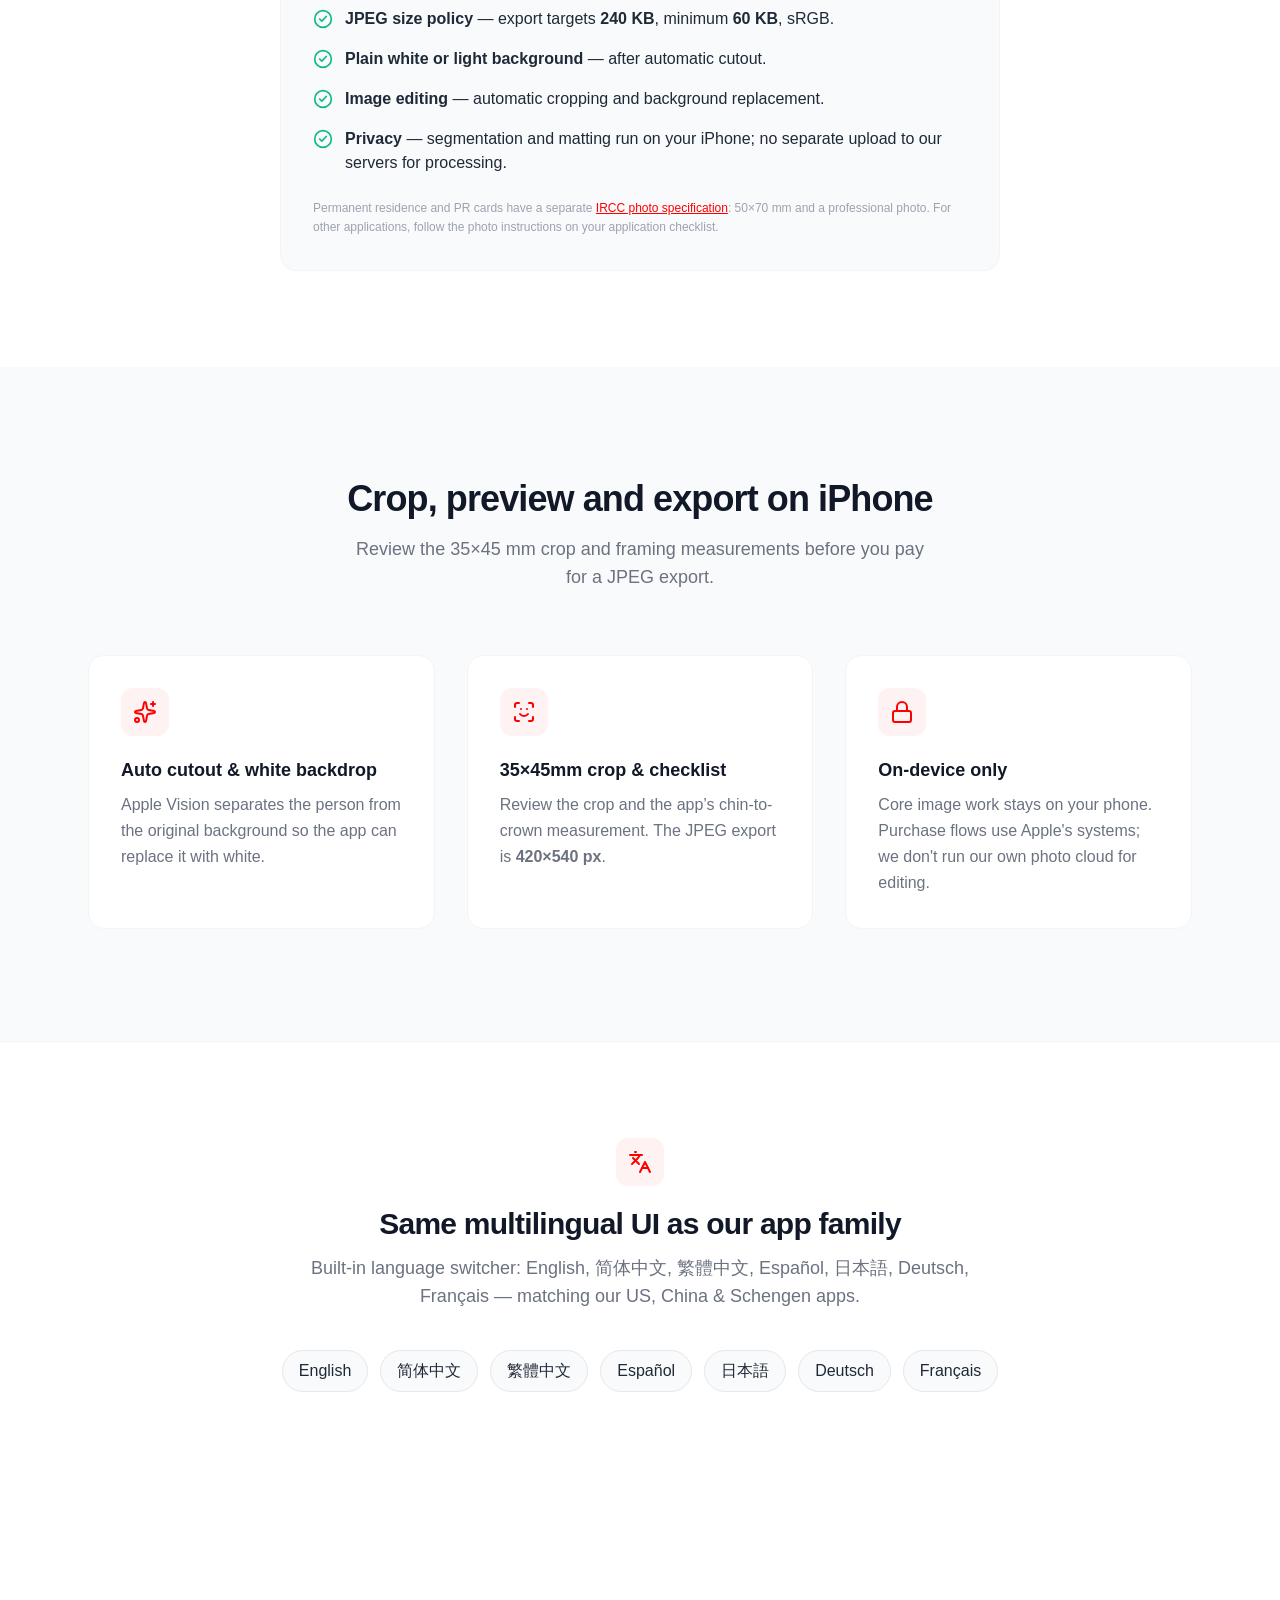
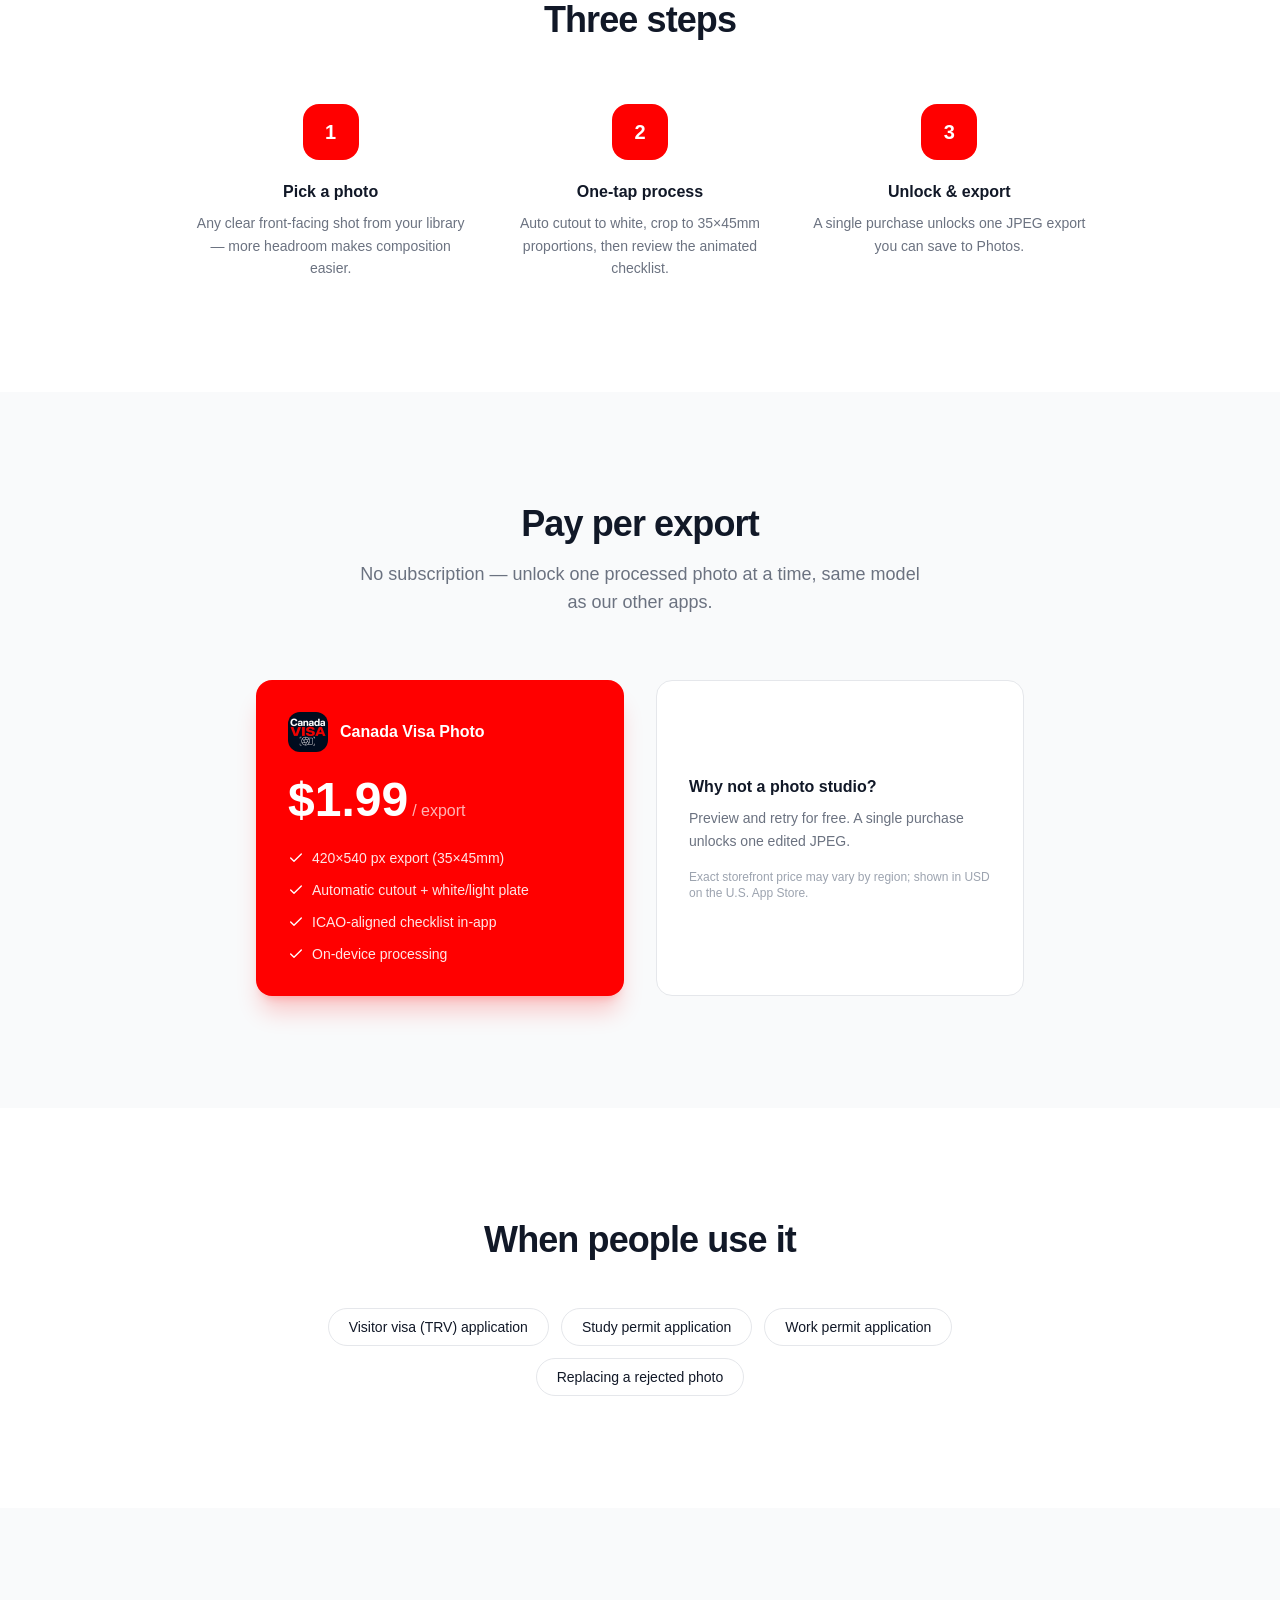
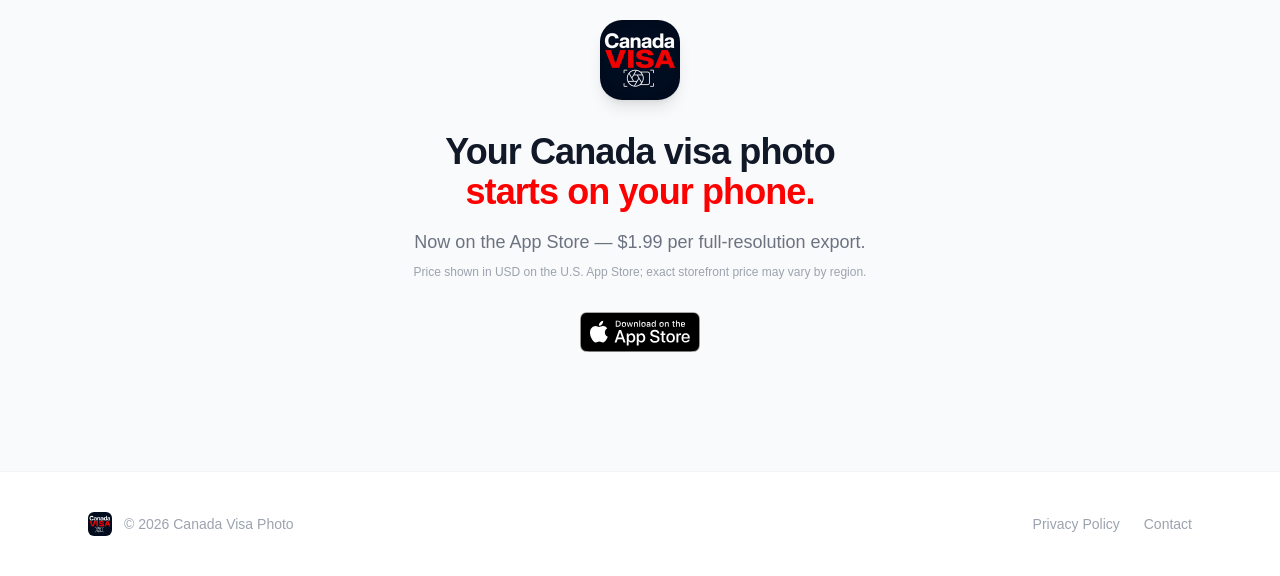
==== commit 9435ee20: "Describe actual Canada photo exports and link IRCC rules" ====
--- a/index.html
+++ b/index.html
@@ -3,22 +3,22 @@
 <head>
     <meta charset="UTF-8">
     <meta name="viewport" content="width=device-width, initial-scale=1.0">
-    <title>Canada Visa Photo — 35×45mm TRV photo, one tap, on-device</title>
-    <meta name="description" content="Turn any portrait into a compliant Canada Temporary Resident Visa photo: automatic background removal, 35×45mm / 420×540 px export, ICAO Doc 9303 aligned, and on-device privacy. For iPhone.">
+    <title>Canada Visa Photo | 35×45 mm preview and 420×540 JPEG</title>
+    <meta name="description" content="Preview a 35×45 mm crop based on Canada’s visitor visa frame on iPhone. The app replaces the background and exports a 420×540 JPEG. Read IRCC’s rules for unaltered photos.">
     <link rel="canonical" href="https://canada.visaphoto1tap.com/">
     <link rel="icon" type="image/png" href="AppIcon.png">
     <link rel="apple-touch-icon" href="AppIcon.png">
     <meta name="theme-color" content="#ff0000">
     <meta property="og:type" content="website">
     <meta property="og:url" content="https://canada.visaphoto1tap.com/">
-    <meta property="og:title" content="Canada Visa Photo — 35×45mm TRV photo, one tap, on-device">
-    <meta property="og:description" content="Turn any portrait into a compliant Canada Temporary Resident Visa photo: automatic background removal, 35×45mm / 420×540 px export, ICAO Doc 9303 aligned, and on-device privacy. For iPhone.">
+    <meta property="og:title" content="Canada Visa Photo | 35×45 mm preview and 420×540 JPEG">
+    <meta property="og:description" content="Preview a 35×45 mm crop based on Canada’s visitor visa frame on iPhone. The app replaces the background and exports a 420×540 JPEG. Read IRCC’s rules for unaltered photos.">
     <meta property="og:image" content="https://canada.visaphoto1tap.com/AppIcon.png">
     <meta property="og:image:width" content="1024">
     <meta property="og:image:height" content="1024">
     <meta name="twitter:card" content="summary_large_image">
-    <meta name="twitter:title" content="Canada Visa Photo — 35×45mm TRV photo, one tap, on-device">
-    <meta name="twitter:description" content="Turn any portrait into a compliant Canada Temporary Resident Visa photo: automatic background removal, 35×45mm / 420×540 px export, ICAO Doc 9303 aligned, and on-device privacy. For iPhone.">
+    <meta name="twitter:title" content="Canada Visa Photo | 35×45 mm preview and 420×540 JPEG">
+    <meta name="twitter:description" content="Preview a 35×45 mm crop based on Canada’s visitor visa frame on iPhone. The app replaces the background and exports a 420×540 JPEG. Read IRCC’s rules for unaltered photos.">
     <meta name="twitter:image" content="https://canada.visaphoto1tap.com/AppIcon.png">
     <script type="application/ld+json">
 {
@@ -27,12 +27,12 @@
   "name": "Canada Visa Photo",
   "url": "https://canada.visaphoto1tap.com/",
   "image": "https://canada.visaphoto1tap.com/AppIcon.png",
-  "description": "Turn any portrait into a compliant Canada Temporary Resident Visa photo: automatic background removal, 35×45mm / 420×540 px export, ICAO Doc 9303 aligned, and on-device privacy. For iPhone.",
+  "description": "Preview a 35×45 mm crop based on Canada’s visitor visa frame on iPhone. The app replaces the background and exports a 420×540 JPEG. Read IRCC’s rules for unaltered photos.",
   "operatingSystem": "iOS 17.0 or later",
   "applicationCategory": "PhotographyApplication",
   "offers": {
     "@type": "Offer",
-    "price": "1.99",
+    "price": "0",
     "priceCurrency": "USD"
   },
   "downloadUrl": "https://apps.apple.com/app/id6787620585"
@@ -192,7 +192,7 @@
             </a>
             </div>
         </div>
-        <a href="https://apps.apple.com/app/id6787620585" target="_blank" rel="noopener noreferrer" class="bg-brand text-white px-4 py-1.5 rounded-full text-sm font-medium hover:bg-brand-dark transition">Download</a>
+        <a href="https://apps.apple.com/app/apple-store/id6787620585?pt=128765534&amp;ct=canada-website-20261117&amp;mt=8" target="_blank" rel="noopener noreferrer" class="inline-flex"><img src="/assets/app-store.svg" width="120" height="40" alt="Download on the App Store"></a>
             </div>
         </div>
     </nav>
@@ -210,21 +210,19 @@
                 <h1 class="text-4xl sm:text-5xl md:text-6xl font-bold tracking-tight leading-tight mb-6">
                     <span class="text-white">One-Tap</span><br>
                     <span class="text-brand">Canada Visa Photo</span><br>
-                    <span class="text-gray-200 text-3xl sm:text-4xl md:text-5xl font-semibold">35×45mm. IRCC-ready.</span>
+                    <span class="text-gray-200 text-3xl sm:text-4xl md:text-5xl font-semibold">35×45 mm crop &amp; preview.</span>
                 </h1>
 
                 <p class="text-lg md:text-xl text-gray-300 max-w-xl mx-auto mb-10 leading-relaxed">
-                    Built for the <strong class="text-white">Temporary Resident Visa</strong> (visitor / study / work permit) photo spec — automatic background removal, 420×540 px export, and a live ICAO Doc 9303–aligned checklist before you pay.
+                    Preview a <strong class="text-white">35×45 mm crop</strong> on iPhone with automatic background replacement and framing measurements. Export a 420×540 pixel JPEG when you’re ready.
                 </p>
 
                 <div id="download" class="flex flex-col sm:flex-row items-center justify-center gap-4">
-                    <a href="https://apps.apple.com/app/id6787620585" target="_blank" rel="noopener noreferrer" class="inline-flex items-center gap-2 bg-white text-navy px-8 py-3.5 rounded-xl font-semibold hover:bg-gray-100 transition text-base">
-                        <svg xmlns="http://www.w3.org/2000/svg" width="24" height="24" viewBox="0 0 24 24" fill="none" stroke="currentColor" stroke-width="2" stroke-linecap="round" stroke-linejoin="round" class="w-5 h-5 lucide lucide-download" aria-hidden="true" focusable="false"><path d="M12 15V3"></path><path d="M21 15v4a2 2 0 0 1-2 2H5a2 2 0 0 1-2-2v-4"></path><path d="m7 10 5 5 5-5"></path></svg>
-                        Download on the App Store
-                    </a>
+                    <a href="https://apps.apple.com/app/apple-store/id6787620585?pt=128765534&amp;ct=canada-website-20261117&amp;mt=8" target="_blank" rel="noopener noreferrer" class="inline-flex"><img src="/assets/app-store.svg" width="120" height="40" alt="Download on the App Store"></a>
                 </div>
                 <p class="text-gray-500 text-sm mt-4">iOS 17+ &middot; iPhone</p>
                 <p class="text-gray-500 text-sm mt-1">$1.99 per photo &middot; no subscription &middot; free unlimited retries</p>
+                <p class="text-gray-300 text-sm mt-3"><a class="underline" href="#compliance-checklist">Check IRCC photo requirements</a></p>
                 </div>
 
                 <!-- Product visual: your everyday photo -> ready-for-visa, in the app -->
@@ -265,7 +263,7 @@
         <div class="max-w-6xl mx-auto px-6">
             <div class="text-center mb-14">
                 <p class="text-gray-500 text-xs font-semibold uppercase tracking-wider mb-2">Real exports</p>
-                <h2 class="text-3xl md:text-4xl font-bold tracking-tight mb-4">Any background in.<br><span class="text-brand">IRCC-ready visa photo</span> out.</h2>
+                <h2 class="text-3xl md:text-4xl font-bold tracking-tight mb-4">35×45 mm <span class="text-brand">export examples</span></h2>
                 <p class="text-gray-500 text-lg max-w-3xl mx-auto">Real examples: kitchen, garden, hallway, street, living room, home — then clean cutouts on white, cropped to <strong class="text-gray-700">35×45mm</strong> proportions.</p>
             </div>
 
@@ -326,22 +324,22 @@
         </div>
     </section>
 
-    <section id="compliance-checklist" class="py-16 md:py-24 bg-white border-t border-gray-100">
+    <section id="compliance-checklist" class="scroll-mt-24 py-16 md:py-24 bg-white border-t border-gray-100">
         <div class="max-w-3xl mx-auto px-6">
             <div class="text-center mb-10">
-                <h2 class="text-2xl md:text-3xl font-bold tracking-tight mb-3">What we optimize for (IRCC visitor / study / work)</h2>
-                <p class="text-gray-500">The app guides composition toward the <strong>ICAO Doc 9303</strong> standard IRCC explicitly cites for Temporary Resident Visa photos. Always confirm the latest rules on <strong>canada.ca</strong> before you submit.</p>
+                <h2 class="text-2xl md:text-3xl font-bold tracking-tight mb-3">Canada TRV and PR photo requirements</h2>
+                <p class="text-gray-500">For a visitor visa (TRV), <a class="text-brand underline" href="https://www.canada.ca/en/immigration-refugees-citizenship/services/application/application-forms-guides/temporary-resident-visa-application-photograph-specifications.html">IRCC’s photo specifications</a> give a minimum frame of 35×45 mm and a head height of 31–36 mm. IRCC requires digital TRV photos to be unaltered. This app replaces the background when it prepares an export. Use an unaltered original for a TRV application that requires a digital photo.</p>
             </div>
             <div class="bg-gray-50 rounded-2xl border border-gray-100 p-6 md:p-8">
                 <ul class="space-y-4 text-left text-sm md:text-base text-gray-800">
-                    <li class="compliance-row flex items-start gap-3"><svg xmlns="http://www.w3.org/2000/svg" width="24" height="24" viewBox="0 0 24 24" fill="none" stroke="currentColor" stroke-width="2" stroke-linecap="round" stroke-linejoin="round" class="w-5 h-5 text-emerald-500 flex-shrink-0 mt-0.5 lucide lucide-check-circle-2" aria-hidden="true" focusable="false"><circle cx="12" cy="12" r="10"></circle><path d="m16 9-5.5 5.5L8 12"></path></svg><span><strong>35×45 mm canvas</strong> &mdash; exported at <strong>420×540 px</strong>, matching IRCC's minimum pixel dimensions.</span></li>
-                    <li class="compliance-row flex items-start gap-3"><svg xmlns="http://www.w3.org/2000/svg" width="24" height="24" viewBox="0 0 24 24" fill="none" stroke="currentColor" stroke-width="2" stroke-linecap="round" stroke-linejoin="round" class="w-5 h-5 text-emerald-500 flex-shrink-0 mt-0.5 lucide lucide-check-circle-2" aria-hidden="true" focusable="false"><circle cx="12" cy="12" r="10"></circle><path d="m16 9-5.5 5.5L8 12"></path></svg><span><strong>Head height 31–36 mm</strong> &mdash; chin to crown, per IRCC's Temporary Resident Visa spec.</span></li>
+                    <li class="compliance-row flex items-start gap-3"><svg xmlns="http://www.w3.org/2000/svg" width="24" height="24" viewBox="0 0 24 24" fill="none" stroke="currentColor" stroke-width="2" stroke-linecap="round" stroke-linejoin="round" class="w-5 h-5 text-emerald-500 flex-shrink-0 mt-0.5 lucide lucide-check-circle-2" aria-hidden="true" focusable="false"><circle cx="12" cy="12" r="10"></circle><path d="m16 9-5.5 5.5L8 12"></path></svg><span><strong>35×45 mm canvas</strong> &mdash; exported at <strong>420×540 px</strong>, the app’s JPEG export size.</span></li>
+                    <li class="compliance-row flex items-start gap-3"><svg xmlns="http://www.w3.org/2000/svg" width="24" height="24" viewBox="0 0 24 24" fill="none" stroke="currentColor" stroke-width="2" stroke-linecap="round" stroke-linejoin="round" class="w-5 h-5 text-emerald-500 flex-shrink-0 mt-0.5 lucide lucide-check-circle-2" aria-hidden="true" focusable="false"><circle cx="12" cy="12" r="10"></circle><path d="m16 9-5.5 5.5L8 12"></path></svg><span><strong>Head height 31–36 mm</strong> &mdash; the chin-to-crown range used by the app’s framing check.</span></li>
                     <li class="compliance-row flex items-start gap-3"><svg xmlns="http://www.w3.org/2000/svg" width="24" height="24" viewBox="0 0 24 24" fill="none" stroke="currentColor" stroke-width="2" stroke-linecap="round" stroke-linejoin="round" class="w-5 h-5 text-emerald-500 flex-shrink-0 mt-0.5 lucide lucide-check-circle-2" aria-hidden="true" focusable="false"><circle cx="12" cy="12" r="10"></circle><path d="m16 9-5.5 5.5L8 12"></path></svg><span><strong>JPEG size policy</strong> &mdash; export targets <strong>240 KB</strong>, minimum <strong>60 KB</strong>, sRGB.</span></li>
                     <li class="compliance-row flex items-start gap-3"><svg xmlns="http://www.w3.org/2000/svg" width="24" height="24" viewBox="0 0 24 24" fill="none" stroke="currentColor" stroke-width="2" stroke-linecap="round" stroke-linejoin="round" class="w-5 h-5 text-emerald-500 flex-shrink-0 mt-0.5 lucide lucide-check-circle-2" aria-hidden="true" focusable="false"><circle cx="12" cy="12" r="10"></circle><path d="m16 9-5.5 5.5L8 12"></path></svg><span><strong>Plain white or light background</strong> &mdash; after automatic cutout.</span></li>
-                    <li class="compliance-row flex items-start gap-3"><svg xmlns="http://www.w3.org/2000/svg" width="24" height="24" viewBox="0 0 24 24" fill="none" stroke="currentColor" stroke-width="2" stroke-linecap="round" stroke-linejoin="round" class="w-5 h-5 text-emerald-500 flex-shrink-0 mt-0.5 lucide lucide-check-circle-2" aria-hidden="true" focusable="false"><circle cx="12" cy="12" r="10"></circle><path d="m16 9-5.5 5.5L8 12"></path></svg><span><strong>No face reshaping</strong> &mdash; segmentation and cropping only; we don't slim or resize facial geometry.</span></li>
+                    <li class="compliance-row flex items-start gap-3"><svg xmlns="http://www.w3.org/2000/svg" width="24" height="24" viewBox="0 0 24 24" fill="none" stroke="currentColor" stroke-width="2" stroke-linecap="round" stroke-linejoin="round" class="w-5 h-5 text-emerald-500 flex-shrink-0 mt-0.5 lucide lucide-check-circle-2" aria-hidden="true" focusable="false"><circle cx="12" cy="12" r="10"></circle><path d="m16 9-5.5 5.5L8 12"></path></svg><span><strong>Image editing</strong> &mdash; automatic cropping and background replacement.</span></li>
                     <li class="compliance-row flex items-start gap-3"><svg xmlns="http://www.w3.org/2000/svg" width="24" height="24" viewBox="0 0 24 24" fill="none" stroke="currentColor" stroke-width="2" stroke-linecap="round" stroke-linejoin="round" class="w-5 h-5 text-emerald-500 flex-shrink-0 mt-0.5 lucide lucide-check-circle-2" aria-hidden="true" focusable="false"><circle cx="12" cy="12" r="10"></circle><path d="m16 9-5.5 5.5L8 12"></path></svg><span><strong>Privacy</strong> &mdash; segmentation and matting run on your iPhone; no separate upload to our servers for processing.</span></li>
                 </ul>
-                <p class="text-xs text-gray-400 mt-6 leading-relaxed">This app targets the <strong>visitor visa / study permit / work permit (Temporary Resident Visa)</strong> photo spec — a different program from PR card, citizenship, or passport photos (50×70mm), which this app does not target. Final acceptance is always at the discretion of IRCC or the visa application center you use.</p>
+                <p class="text-xs text-gray-400 mt-6 leading-relaxed">Permanent residence and PR cards have a separate <a class="text-brand underline" href="https://www.canada.ca/en/immigration-refugees-citizenship/services/permanent-residents/card/photos.html">IRCC photo specification</a>: 50×70 mm and a professional photo. For other applications, follow the photo instructions on your application checklist.</p>
             </div>
         </div>
     </section>
@@ -349,19 +347,19 @@
     <section id="features" class="bg-gray-50 py-20 md:py-28">
         <div class="max-w-6xl mx-auto px-6">
             <div class="text-center mb-16">
-                <h2 class="text-3xl md:text-4xl font-bold tracking-tight mb-4">Built for <span class="text-brand">Canada TRV</span> photo workflows</h2>
-                <p class="text-gray-500 text-lg max-w-xl mx-auto">One tap from photo library to a compliant 35×45mm portrait — sized and checked for IRCC's online portal.</p>
+                <h2 class="text-3xl md:text-4xl font-bold tracking-tight mb-4">Crop, preview and export on iPhone</h2>
+                <p class="text-gray-500 text-lg max-w-xl mx-auto">Review the 35×45 mm crop and framing measurements before you pay for a JPEG export.</p>
             </div>
             <div class="grid md:grid-cols-3 gap-8">
                 <div class="card-hover bg-white border border-gray-100 rounded-2xl p-8">
                     <div class="w-12 h-12 bg-red-50 rounded-xl flex items-center justify-center mb-5"><svg xmlns="http://www.w3.org/2000/svg" width="24" height="24" viewBox="0 0 24 24" fill="none" stroke="currentColor" stroke-width="2" stroke-linecap="round" stroke-linejoin="round" class="w-6 h-6 text-brand lucide lucide-sparkles" aria-hidden="true" focusable="false"><path d="M11.017 2.814a1 1 0 0 1 1.966 0l1.051 5.558a2 2 0 0 0 1.594 1.594l5.558 1.051a1 1 0 0 1 0 1.966l-5.558 1.051a2 2 0 0 0-1.594 1.594l-1.051 5.558a1 1 0 0 1-1.966 0l-1.051-5.558a2 2 0 0 0-1.594-1.594l-5.558-1.051a1 1 0 0 1 0-1.966l5.558-1.051a2 2 0 0 0 1.594-1.594z"></path><path d="M20 2v4"></path><path d="M22 4h-4"></path><circle cx="4" cy="20" r="2"></circle></svg></div>
                     <h3 class="text-lg font-semibold mb-2">Auto cutout &amp; white backdrop</h3>
-                    <p class="text-gray-500 leading-relaxed">Apple Vision–powered segmentation removes busy backgrounds and drops you onto a clean plain plate — the starting point IRCC's portal expects.</p>
+                    <p class="text-gray-500 leading-relaxed">Apple Vision separates the person from the original background so the app can replace it with white.</p>
                 </div>
                 <div class="card-hover bg-white border border-gray-100 rounded-2xl p-8">
                     <div class="w-12 h-12 bg-red-50 rounded-xl flex items-center justify-center mb-5"><svg xmlns="http://www.w3.org/2000/svg" width="24" height="24" viewBox="0 0 24 24" fill="none" stroke="currentColor" stroke-width="2" stroke-linecap="round" stroke-linejoin="round" class="w-6 h-6 text-brand lucide lucide-scan-face" aria-hidden="true" focusable="false"><path d="M3 7V5a2 2 0 0 1 2-2h2"></path><path d="M17 3h2a2 2 0 0 1 2 2v2"></path><path d="M21 17v2a2 2 0 0 1-2 2h-2"></path><path d="M7 21H5a2 2 0 0 1-2-2v-2"></path><path d="M8 14s1.5 2 4 2 4-2 4-2"></path><path d="M9 9h.01"></path><path d="M15 9h.01"></path></svg></div>
                     <h3 class="text-lg font-semibold mb-2">35×45mm crop &amp; checklist</h3>
-                    <p class="text-gray-500 leading-relaxed">Framing and readouts aligned to the ICAO reference proportions, exported at <strong>420×540 px</strong> with head height held to <strong>31–36mm</strong>.</p>
+                    <p class="text-gray-500 leading-relaxed">Review the crop and the app’s chin-to-crown measurement. The JPEG export is <strong>420×540 px</strong>.</p>
                 </div>
                 <div class="card-hover bg-white border border-gray-100 rounded-2xl p-8">
                     <div class="w-12 h-12 bg-red-50 rounded-xl flex items-center justify-center mb-5"><svg xmlns="http://www.w3.org/2000/svg" width="24" height="24" viewBox="0 0 24 24" fill="none" stroke="currentColor" stroke-width="2" stroke-linecap="round" stroke-linejoin="round" class="w-6 h-6 text-brand lucide lucide-lock" aria-hidden="true" focusable="false"><rect width="18" height="11" x="3" y="11" rx="2" ry="2"></rect><path d="M7 11V7a5 5 0 0 1 10 0v4"></path></svg></div>
@@ -406,7 +404,7 @@
                 <div class="text-center">
                     <div class="w-14 h-14 bg-brand text-white rounded-2xl flex items-center justify-center text-xl font-bold mx-auto mb-5">3</div>
                     <h3 class="font-semibold mb-2">Unlock &amp; export</h3>
-                    <p class="text-gray-500 text-sm leading-relaxed">Single consumable purchase per export — save to Photos and upload to IRCC's portal.</p>
+                    <p class="text-gray-500 text-sm leading-relaxed">A single purchase unlocks one JPEG export you can save to Photos.</p>
                 </div>
             </div>
         </div>
@@ -434,7 +432,7 @@
                 </div>
                 <div class="bg-white border border-gray-200 rounded-2xl p-8 flex flex-col justify-center">
                     <h3 class="font-semibold text-gray-900 mb-2">Why not a photo studio?</h3>
-                    <p class="text-gray-500 text-sm leading-relaxed mb-4">Studios work great when you're already there — this app is for when you already have a decent phone photo and want an IRCC-ready file fast, privately, and repeatably.</p>
+                    <p class="text-gray-500 text-sm leading-relaxed mb-4">Preview and retry for free. A single purchase unlocks one edited JPEG.</p>
                     <p class="text-xs text-gray-400">Exact storefront price may vary by region; shown in USD on the U.S. App Store.</p>
                 </div>
             </div>
@@ -459,10 +457,7 @@
             <h2 class="text-3xl md:text-4xl font-bold tracking-tight mb-4">Your Canada visa photo<br><span class="text-brand">starts on your phone.</span></h2>
             <p class="text-gray-500 text-lg mb-2">Now on the App Store — $1.99 per full-resolution export.</p>
             <p class="text-xs text-gray-400 mb-8">Price shown in USD on the U.S. App Store; exact storefront price may vary by region.</p>
-            <a href="https://apps.apple.com/app/id6787620585" target="_blank" rel="noopener noreferrer" class="inline-flex items-center gap-2 bg-brand text-white px-8 py-4 rounded-xl font-semibold hover:bg-brand-dark transition text-base">
-                <svg xmlns="http://www.w3.org/2000/svg" width="24" height="24" viewBox="0 0 24 24" fill="none" stroke="currentColor" stroke-width="2" stroke-linecap="round" stroke-linejoin="round" class="w-5 h-5 lucide lucide-download" aria-hidden="true" focusable="false"><path d="M12 15V3"></path><path d="M21 15v4a2 2 0 0 1-2 2H5a2 2 0 0 1-2-2v-4"></path><path d="m7 10 5 5 5-5"></path></svg>
-                Download on the App Store
-            </a>
+            <a href="https://apps.apple.com/app/apple-store/id6787620585?pt=128765534&amp;ct=canada-website-20261117&amp;mt=8" target="_blank" rel="noopener noreferrer" class="inline-flex"><img src="/assets/app-store.svg" width="120" height="40" alt="Download on the App Store"></a>
         </div>
     </section>
 
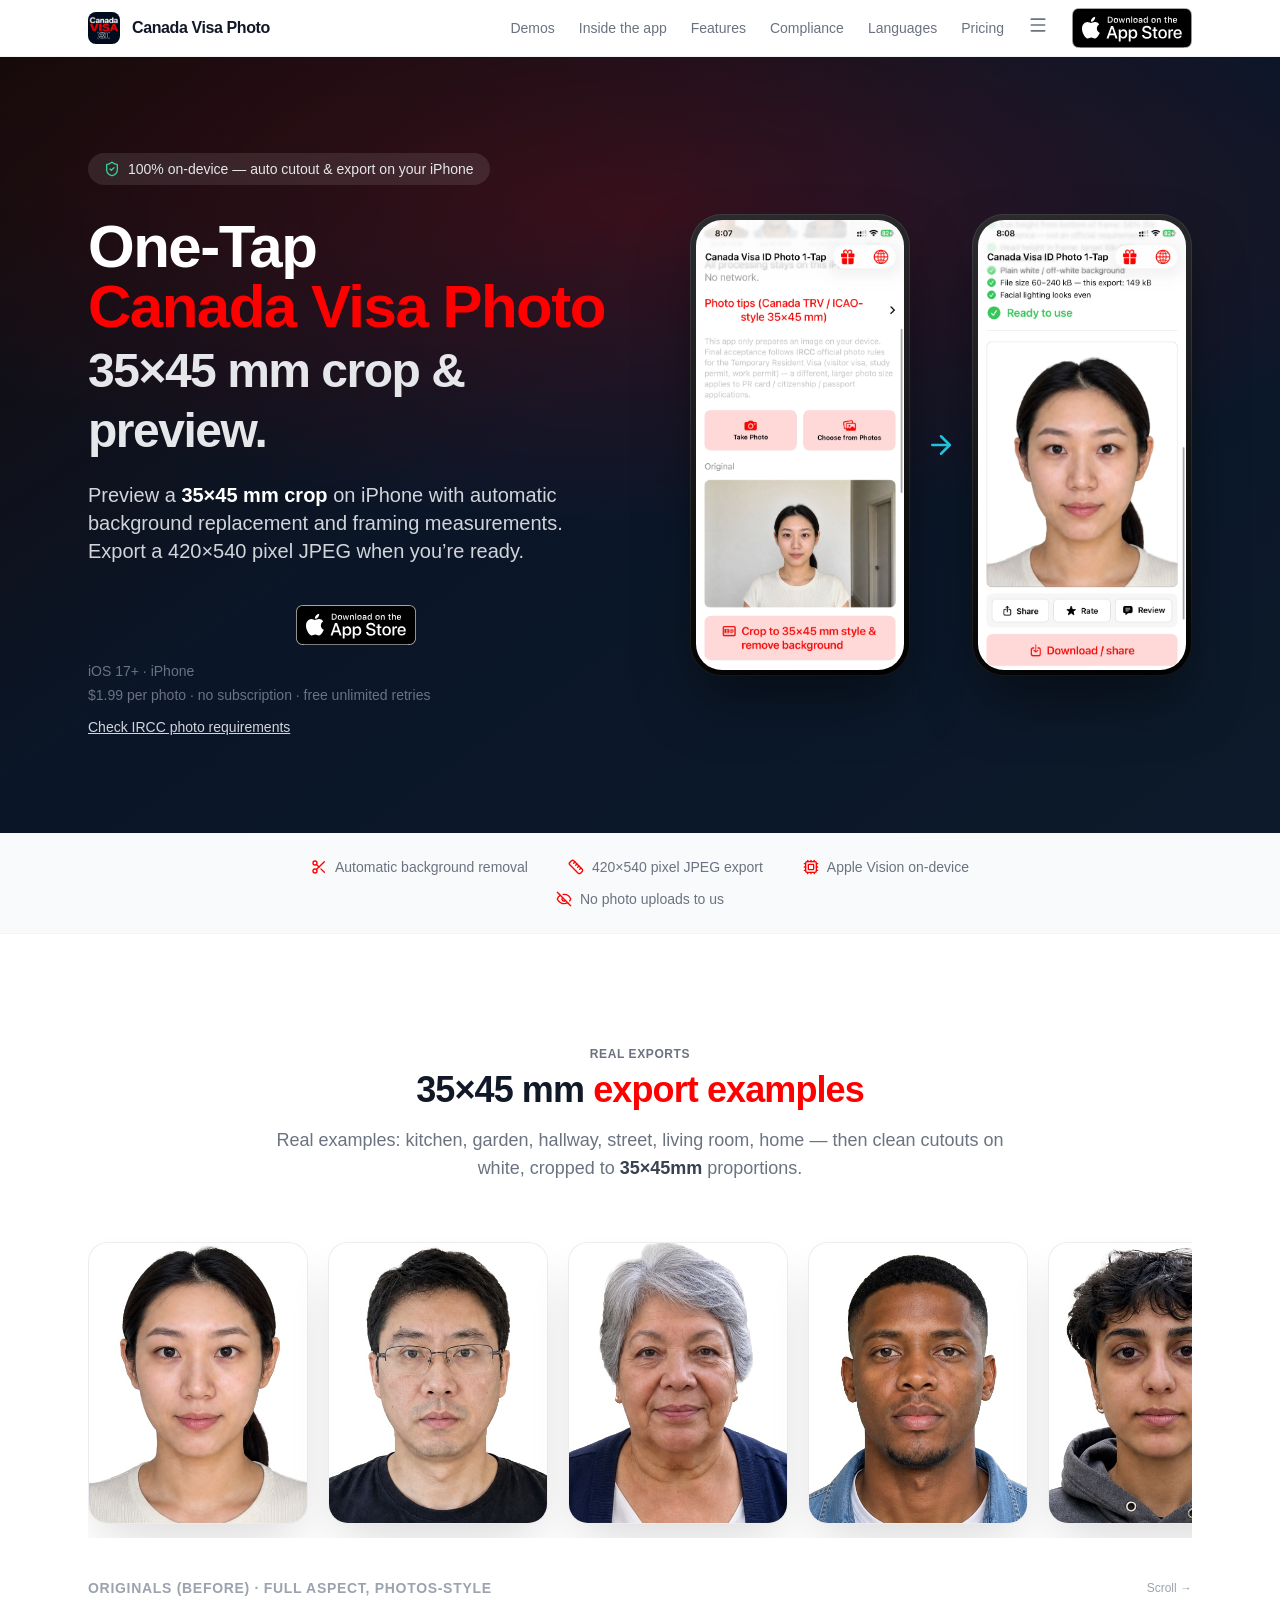
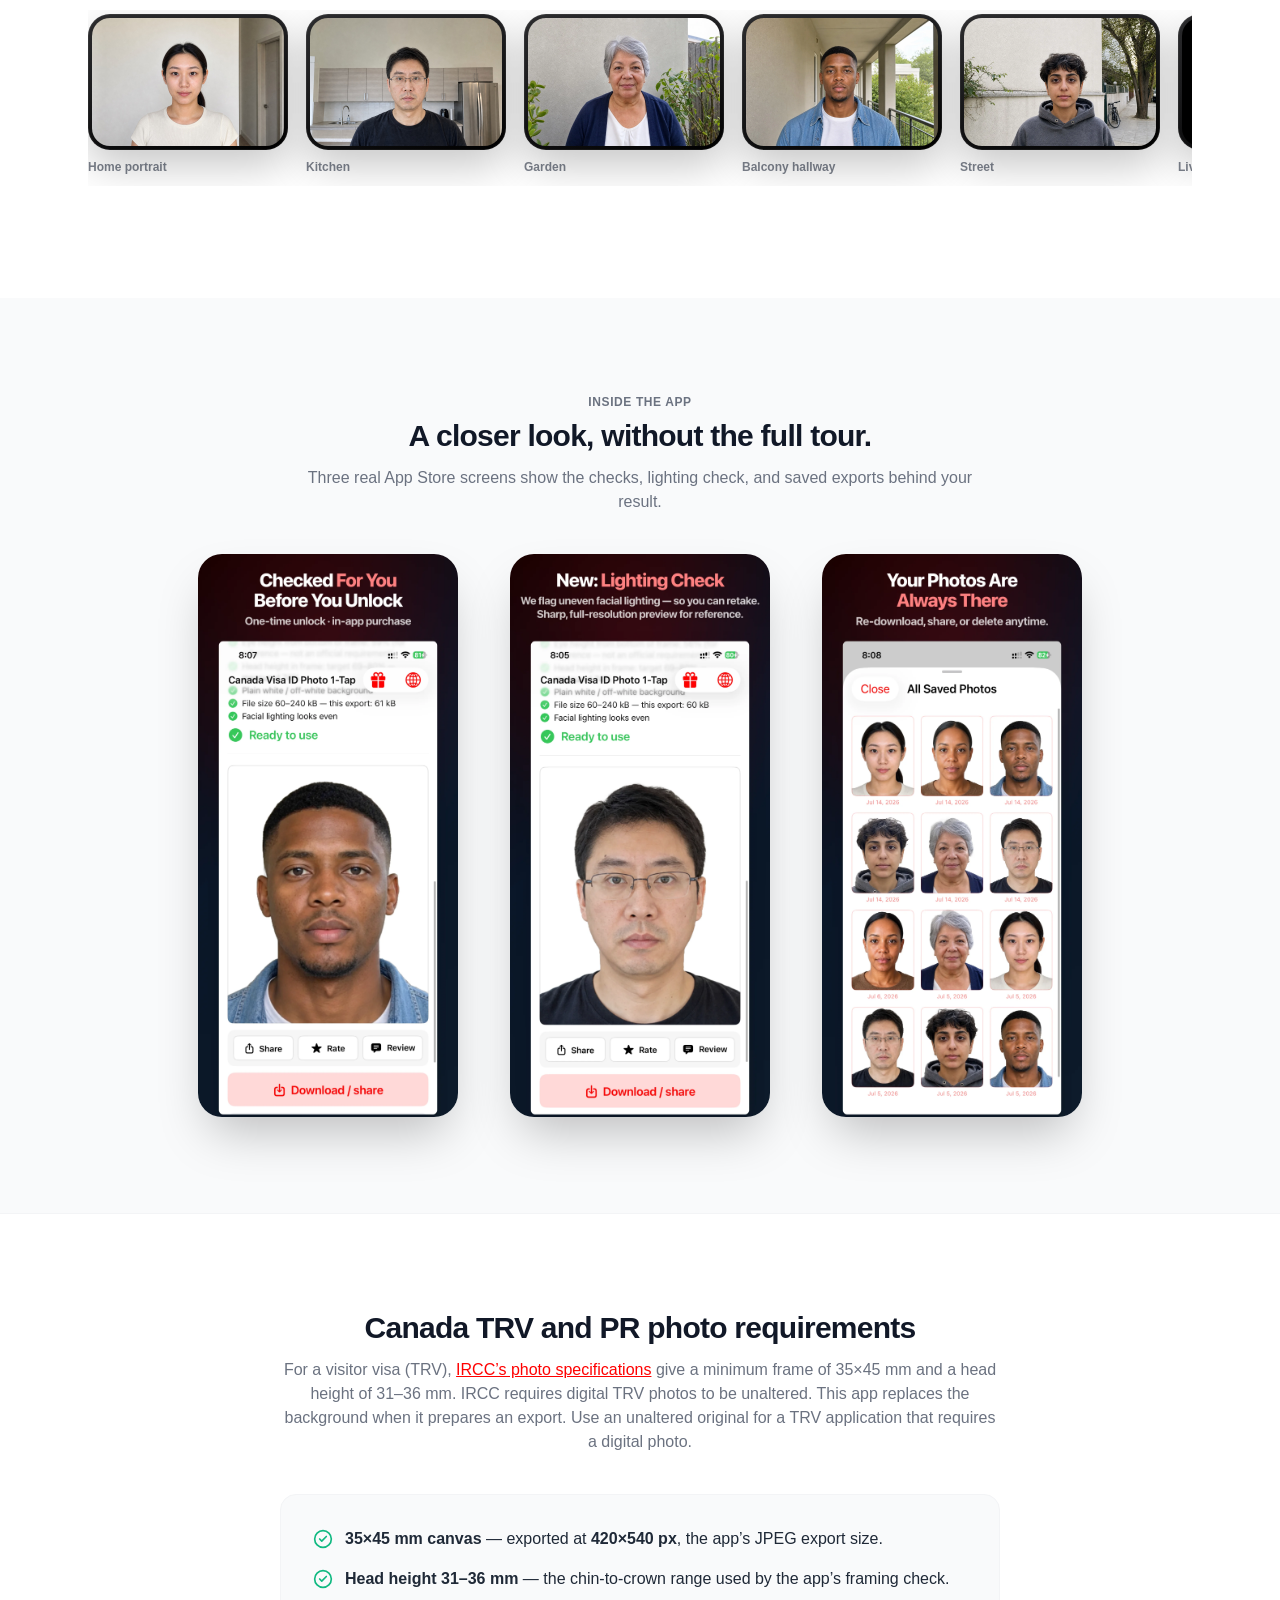
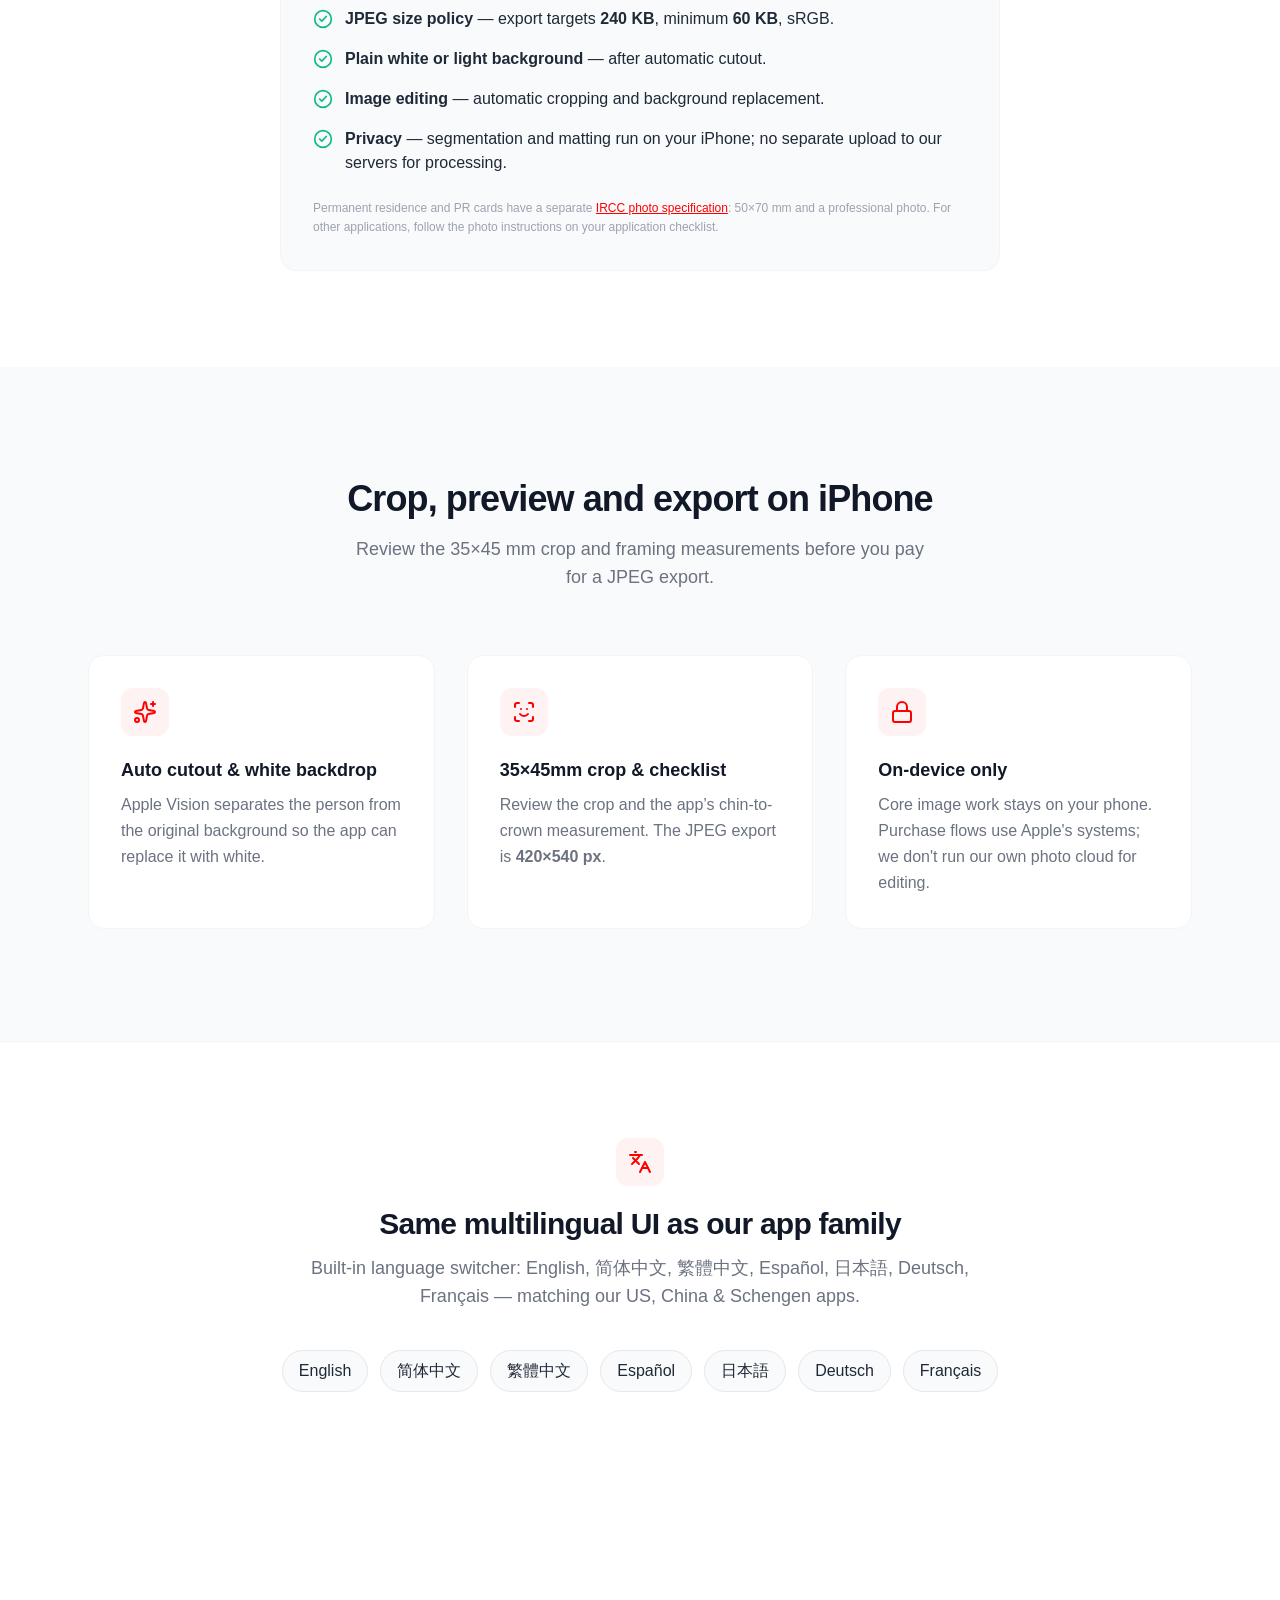
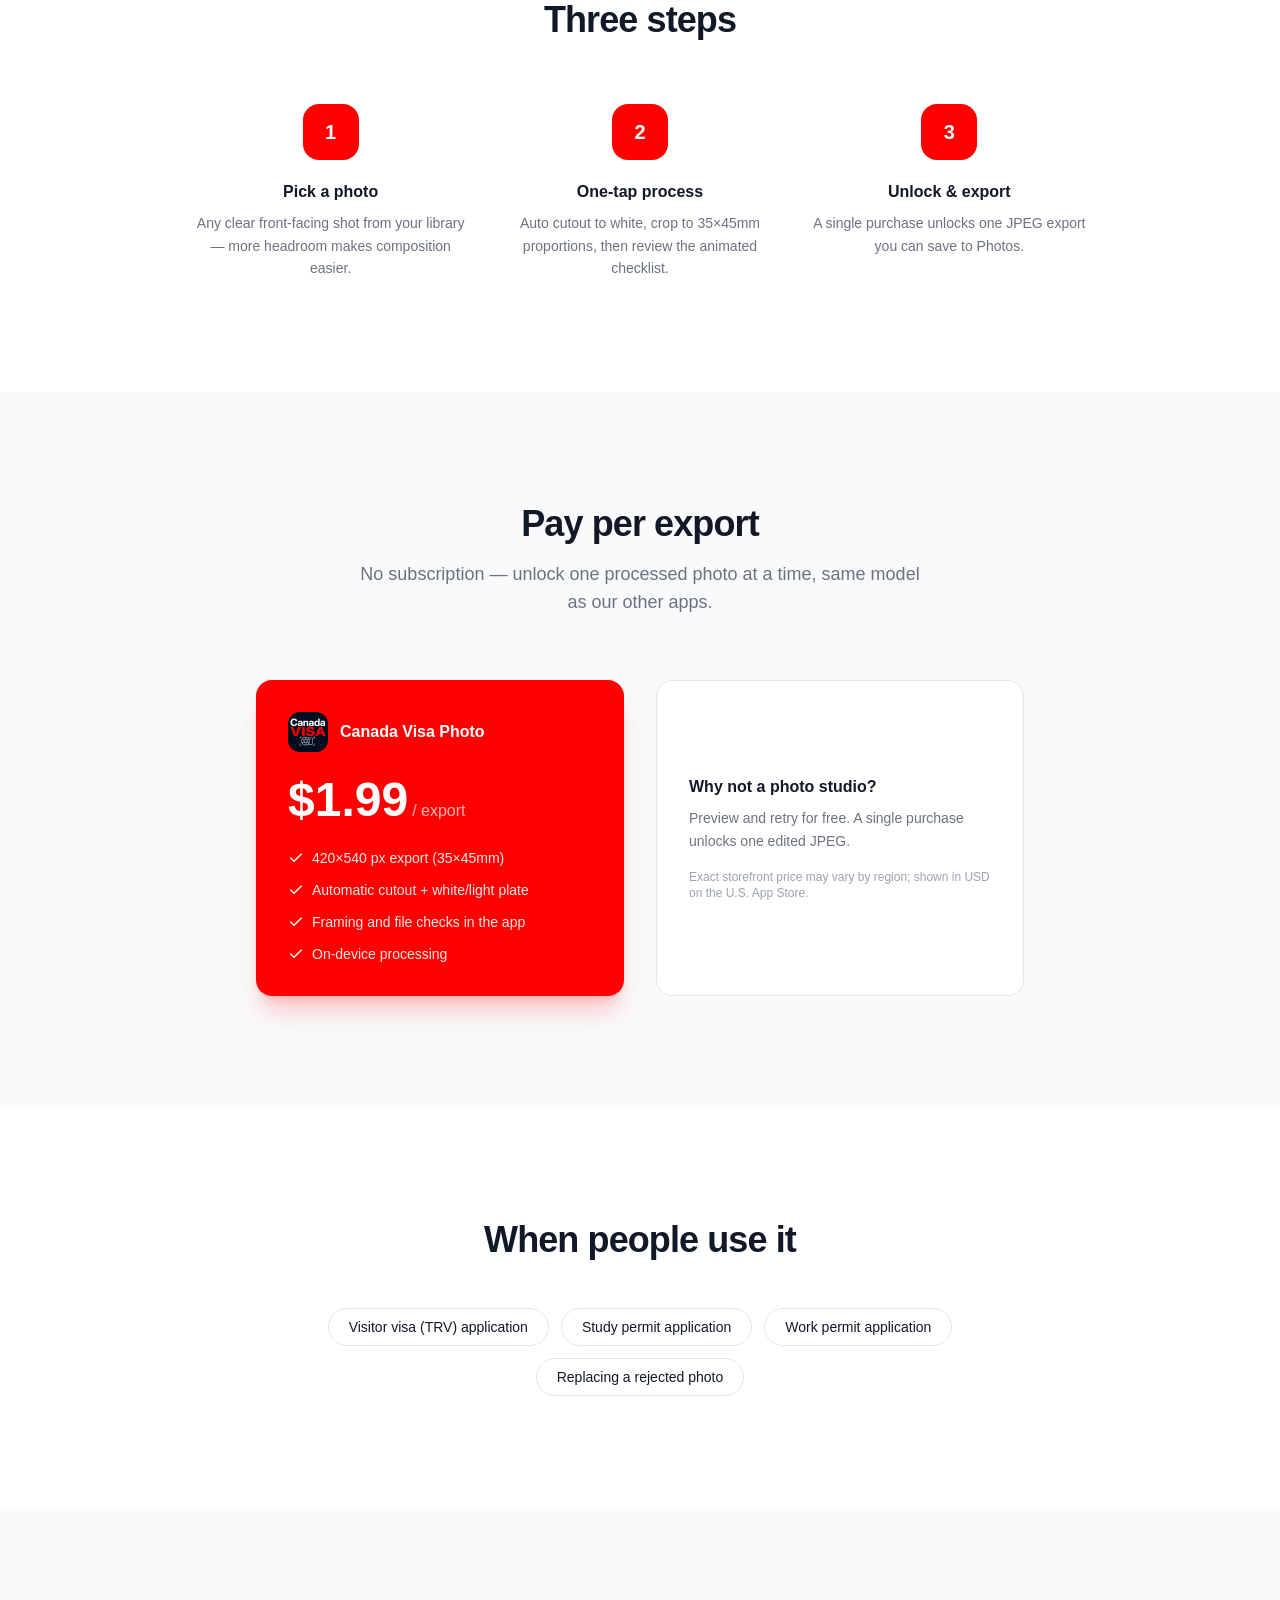
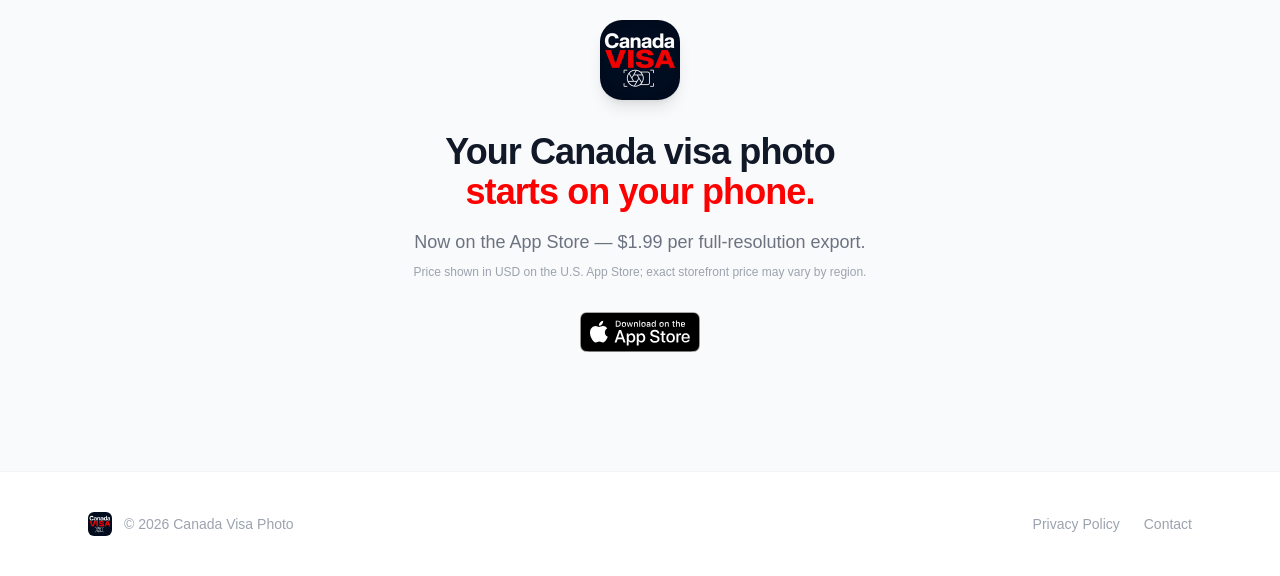
==== commit 2e6af824: "Remove remaining ICAO claims from Canada export labels" ====
--- a/index.html
+++ b/index.html
@@ -253,7 +253,7 @@
     <section class="bg-gray-50 border-b border-gray-100">
         <div class="max-w-4xl mx-auto px-6 py-6 flex flex-wrap items-center justify-center gap-x-10 gap-y-3 text-sm text-gray-500">
             <div class="flex items-center gap-2"><svg xmlns="http://www.w3.org/2000/svg" width="24" height="24" viewBox="0 0 24 24" fill="none" stroke="currentColor" stroke-width="2" stroke-linecap="round" stroke-linejoin="round" class="w-4 h-4 text-brand lucide lucide-scissors" aria-hidden="true" focusable="false"><circle cx="6" cy="6" r="3"></circle><path d="M8.12 8.12 12 12"></path><path d="M20 4 8.12 15.88"></path><circle cx="6" cy="18" r="3"></circle><path d="M14.8 14.8 20 20"></path></svg><span>Automatic background removal</span></div>
-            <div class="flex items-center gap-2"><svg xmlns="http://www.w3.org/2000/svg" width="24" height="24" viewBox="0 0 24 24" fill="none" stroke="currentColor" stroke-width="2" stroke-linecap="round" stroke-linejoin="round" class="w-4 h-4 text-brand lucide lucide-ruler" aria-hidden="true" focusable="false"><path d="M21.3 15.3a2.4 2.4 0 0 1 0 3.4l-2.6 2.6a2.4 2.4 0 0 1-3.4 0L2.7 8.7a2.41 2.41 0 0 1 0-3.4l2.6-2.6a2.41 2.41 0 0 1 3.4 0Z"></path><path d="m14.5 12.5 2-2"></path><path d="m11.5 9.5 2-2"></path><path d="m8.5 6.5 2-2"></path><path d="m17.5 15.5 2-2"></path></svg><span>420×540 px, ICAO Doc 9303 aligned</span></div>
+            <div class="flex items-center gap-2"><svg xmlns="http://www.w3.org/2000/svg" width="24" height="24" viewBox="0 0 24 24" fill="none" stroke="currentColor" stroke-width="2" stroke-linecap="round" stroke-linejoin="round" class="w-4 h-4 text-brand lucide lucide-ruler" aria-hidden="true" focusable="false"><path d="M21.3 15.3a2.4 2.4 0 0 1 0 3.4l-2.6 2.6a2.4 2.4 0 0 1-3.4 0L2.7 8.7a2.41 2.41 0 0 1 0-3.4l2.6-2.6a2.41 2.41 0 0 1 3.4 0Z"></path><path d="m14.5 12.5 2-2"></path><path d="m11.5 9.5 2-2"></path><path d="m8.5 6.5 2-2"></path><path d="m17.5 15.5 2-2"></path></svg><span>420×540 pixel JPEG export</span></div>
             <div class="flex items-center gap-2"><svg xmlns="http://www.w3.org/2000/svg" width="24" height="24" viewBox="0 0 24 24" fill="none" stroke="currentColor" stroke-width="2" stroke-linecap="round" stroke-linejoin="round" class="w-4 h-4 text-brand lucide lucide-cpu" aria-hidden="true" focusable="false"><path d="M12 20v2"></path><path d="M12 2v2"></path><path d="M17 20v2"></path><path d="M17 2v2"></path><path d="M2 12h2"></path><path d="M2 17h2"></path><path d="M2 7h2"></path><path d="M20 12h2"></path><path d="M20 17h2"></path><path d="M20 7h2"></path><path d="M7 20v2"></path><path d="M7 2v2"></path><rect x="4" y="4" width="16" height="16" rx="2"></rect><rect x="8" y="8" width="8" height="8" rx="1"></rect></svg><span>Apple Vision on-device</span></div>
             <div class="flex items-center gap-2"><svg xmlns="http://www.w3.org/2000/svg" width="24" height="24" viewBox="0 0 24 24" fill="none" stroke="currentColor" stroke-width="2" stroke-linecap="round" stroke-linejoin="round" class="w-4 h-4 text-brand lucide lucide-eye-off" aria-hidden="true" focusable="false"><path d="M10.733 5.076a10.744 10.744 0 0 1 11.205 6.575 1 1 0 0 1 0 .696 10.747 10.747 0 0 1-1.444 2.49"></path><path d="M14.084 14.158a3 3 0 0 1-4.242-4.242"></path><path d="M17.479 17.499a10.75 10.75 0 0 1-15.417-5.151 1 1 0 0 1 0-.696 10.75 10.75 0 0 1 4.446-5.143"></path><path d="m2 2 20 20"></path></svg><span>No photo uploads to us</span></div>
         </div>
@@ -426,7 +426,7 @@
                     <ul class="space-y-3 text-sm text-white/90">
                         <li class="flex items-start gap-2"><svg xmlns="http://www.w3.org/2000/svg" width="24" height="24" viewBox="0 0 24 24" fill="none" stroke="currentColor" stroke-width="2" stroke-linecap="round" stroke-linejoin="round" class="w-4 h-4 mt-0.5 text-white flex-shrink-0 lucide lucide-check" aria-hidden="true" focusable="false"><path d="M20 6 9 17l-5-5"></path></svg>420×540 px export (35×45mm)</li>
                         <li class="flex items-start gap-2"><svg xmlns="http://www.w3.org/2000/svg" width="24" height="24" viewBox="0 0 24 24" fill="none" stroke="currentColor" stroke-width="2" stroke-linecap="round" stroke-linejoin="round" class="w-4 h-4 mt-0.5 text-white flex-shrink-0 lucide lucide-check" aria-hidden="true" focusable="false"><path d="M20 6 9 17l-5-5"></path></svg>Automatic cutout + white/light plate</li>
-                        <li class="flex items-start gap-2"><svg xmlns="http://www.w3.org/2000/svg" width="24" height="24" viewBox="0 0 24 24" fill="none" stroke="currentColor" stroke-width="2" stroke-linecap="round" stroke-linejoin="round" class="w-4 h-4 mt-0.5 text-white flex-shrink-0 lucide lucide-check" aria-hidden="true" focusable="false"><path d="M20 6 9 17l-5-5"></path></svg>ICAO-aligned checklist in-app</li>
+                        <li class="flex items-start gap-2"><svg xmlns="http://www.w3.org/2000/svg" width="24" height="24" viewBox="0 0 24 24" fill="none" stroke="currentColor" stroke-width="2" stroke-linecap="round" stroke-linejoin="round" class="w-4 h-4 mt-0.5 text-white flex-shrink-0 lucide lucide-check" aria-hidden="true" focusable="false"><path d="M20 6 9 17l-5-5"></path></svg>Framing and file checks in the app</li>
                         <li class="flex items-start gap-2"><svg xmlns="http://www.w3.org/2000/svg" width="24" height="24" viewBox="0 0 24 24" fill="none" stroke="currentColor" stroke-width="2" stroke-linecap="round" stroke-linejoin="round" class="w-4 h-4 mt-0.5 text-white flex-shrink-0 lucide lucide-check" aria-hidden="true" focusable="false"><path d="M20 6 9 17l-5-5"></path></svg>On-device processing</li>
                     </ul>
                 </div>
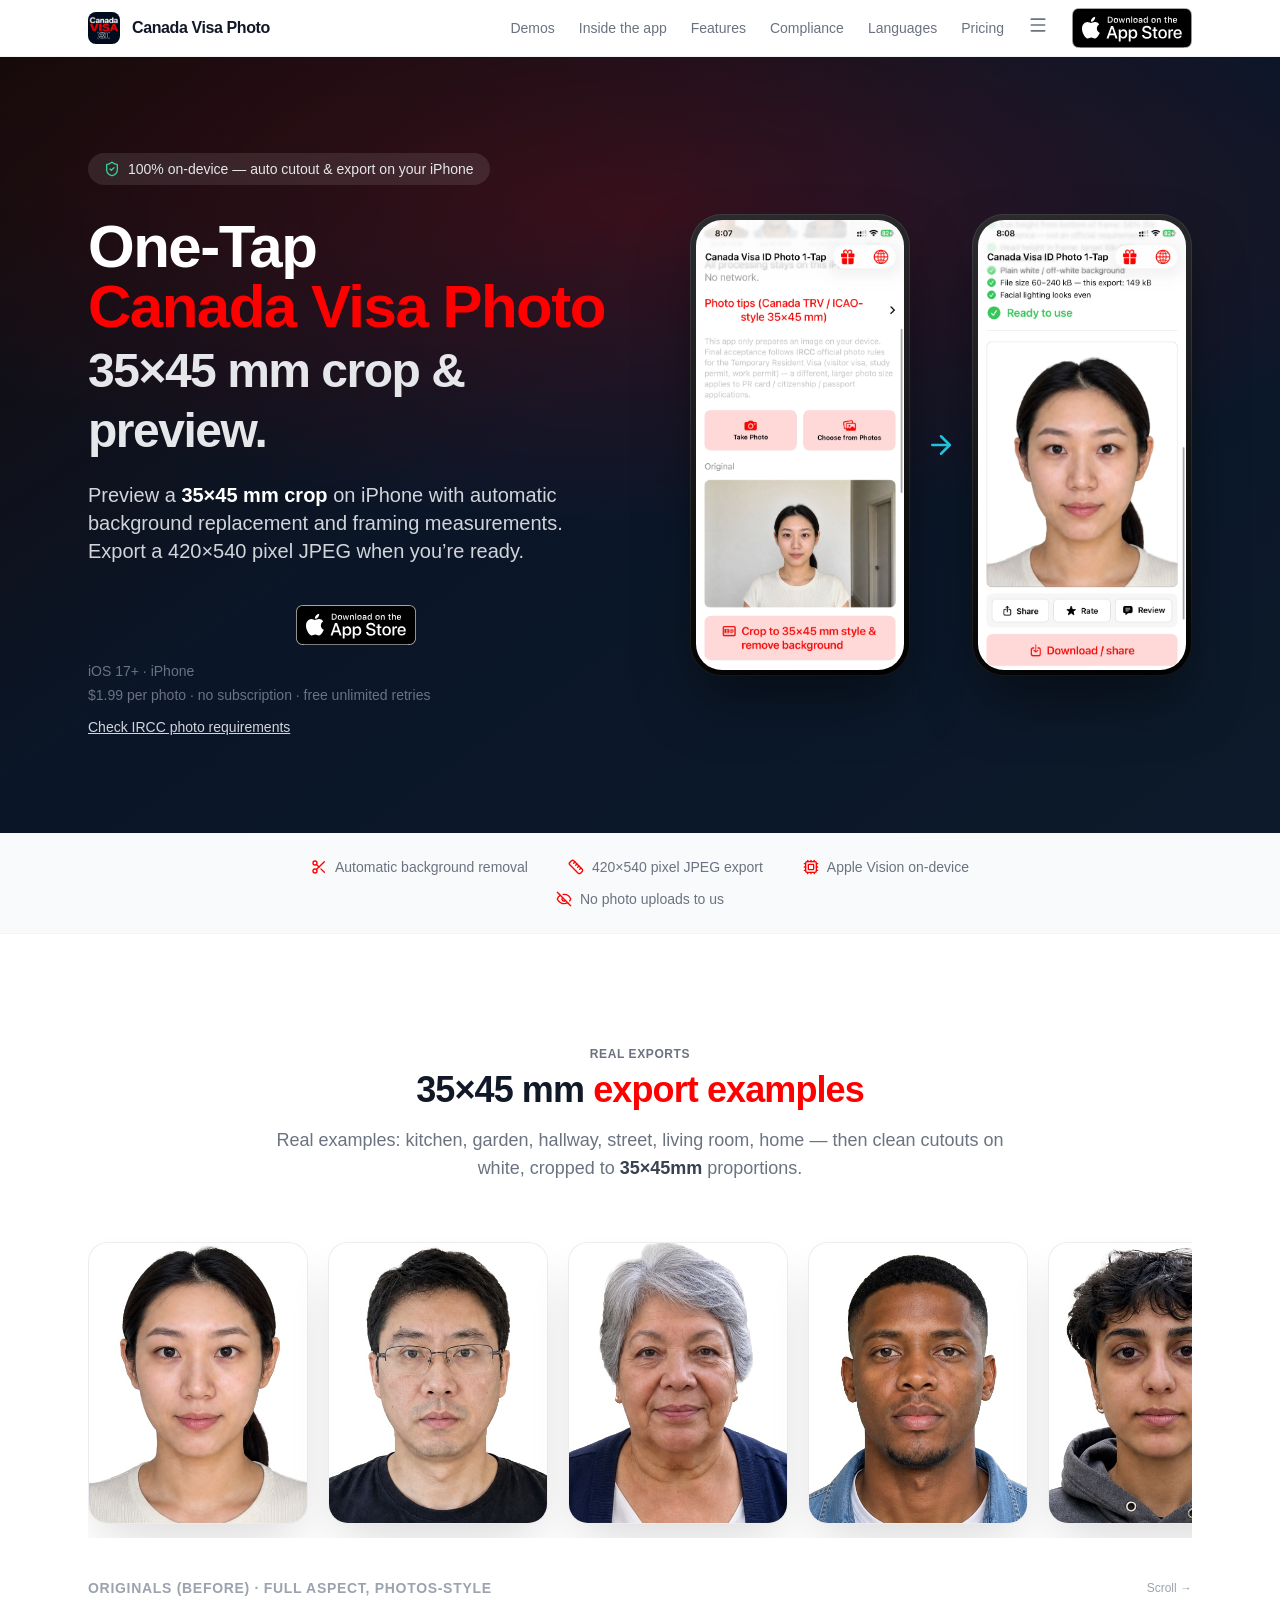
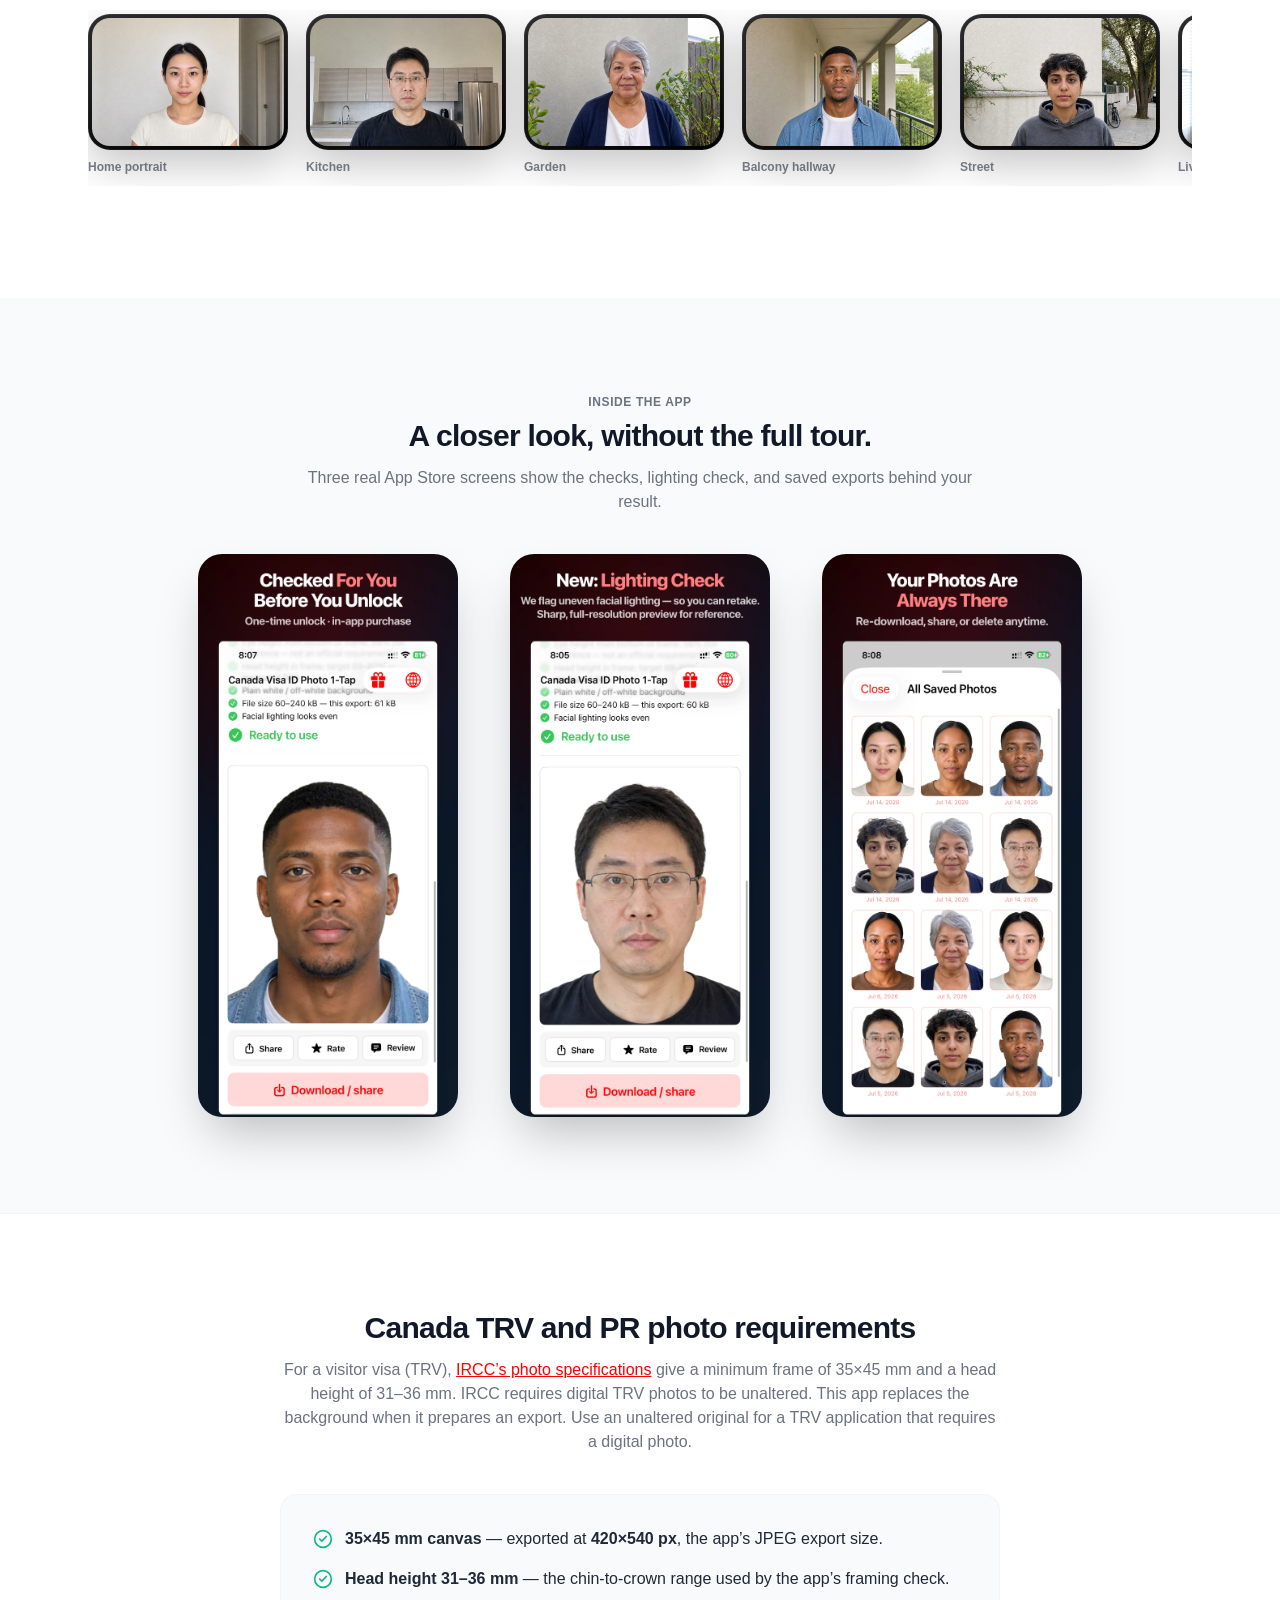
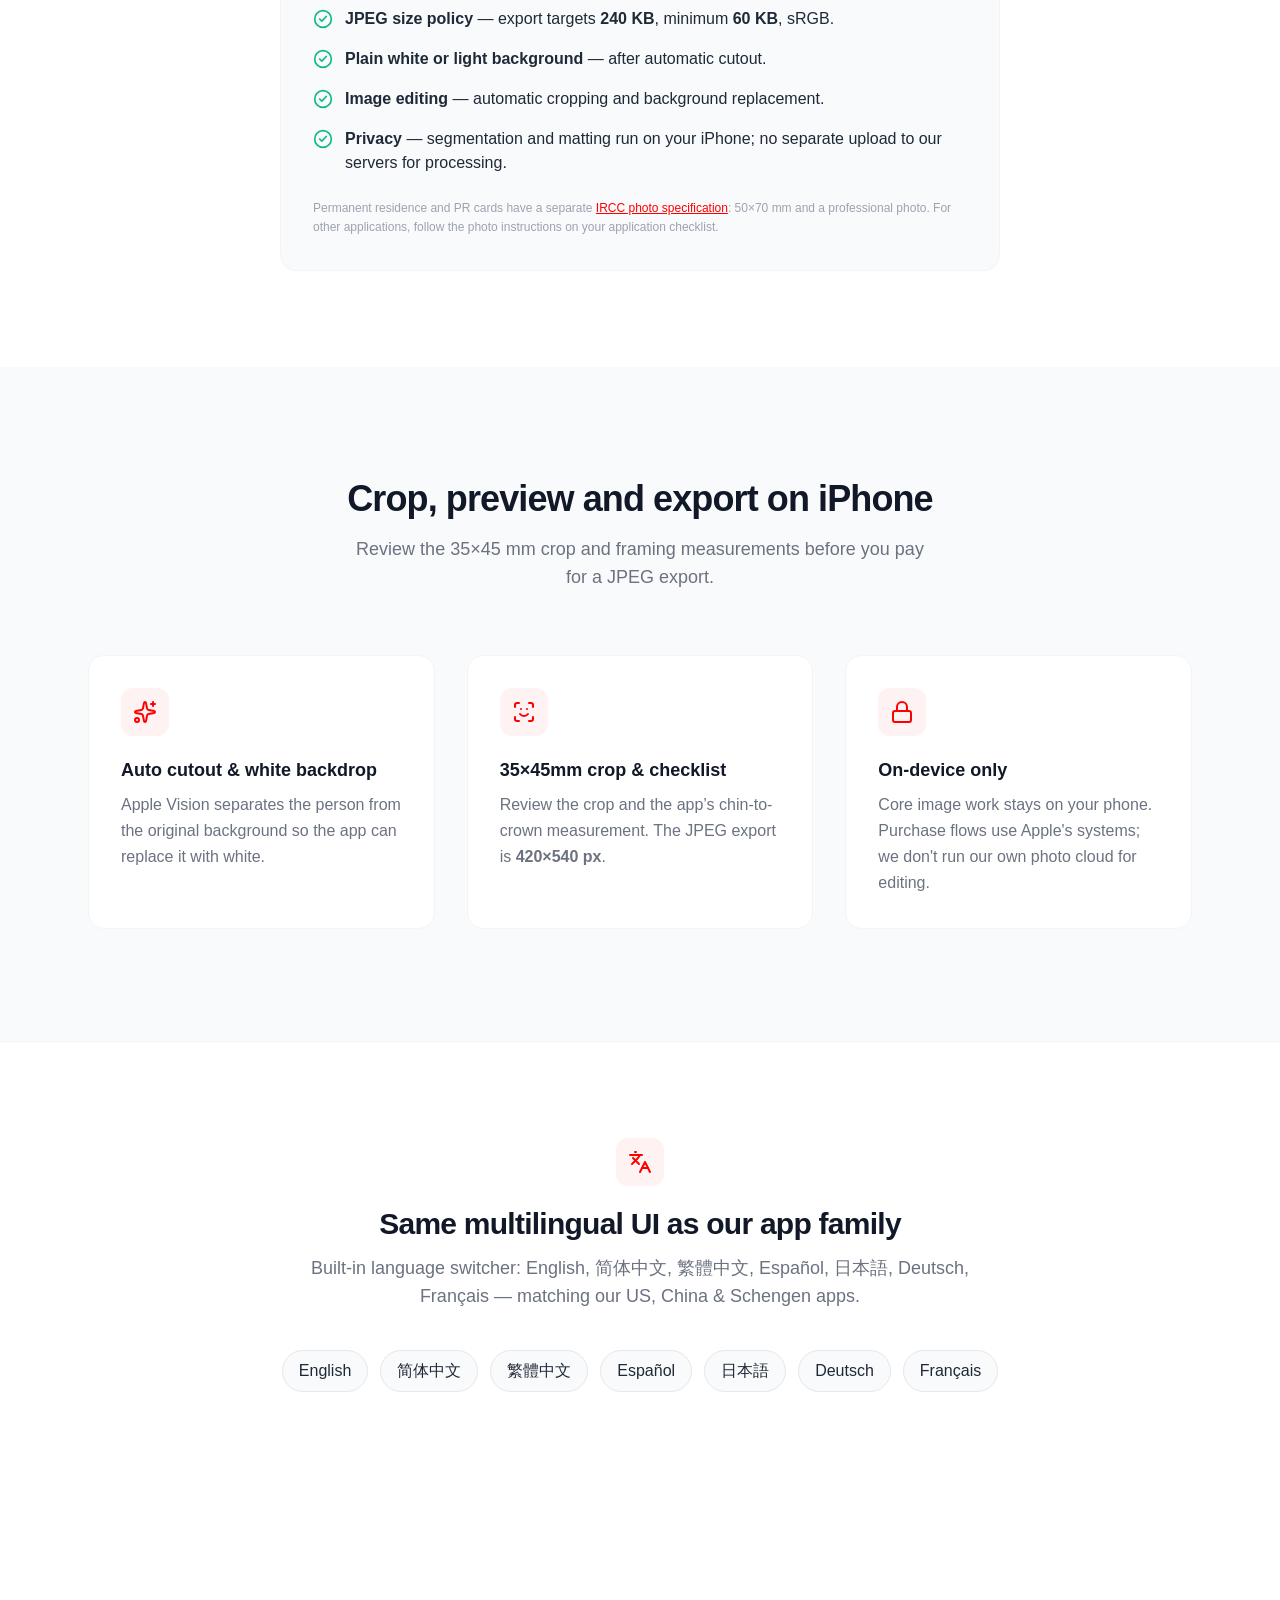
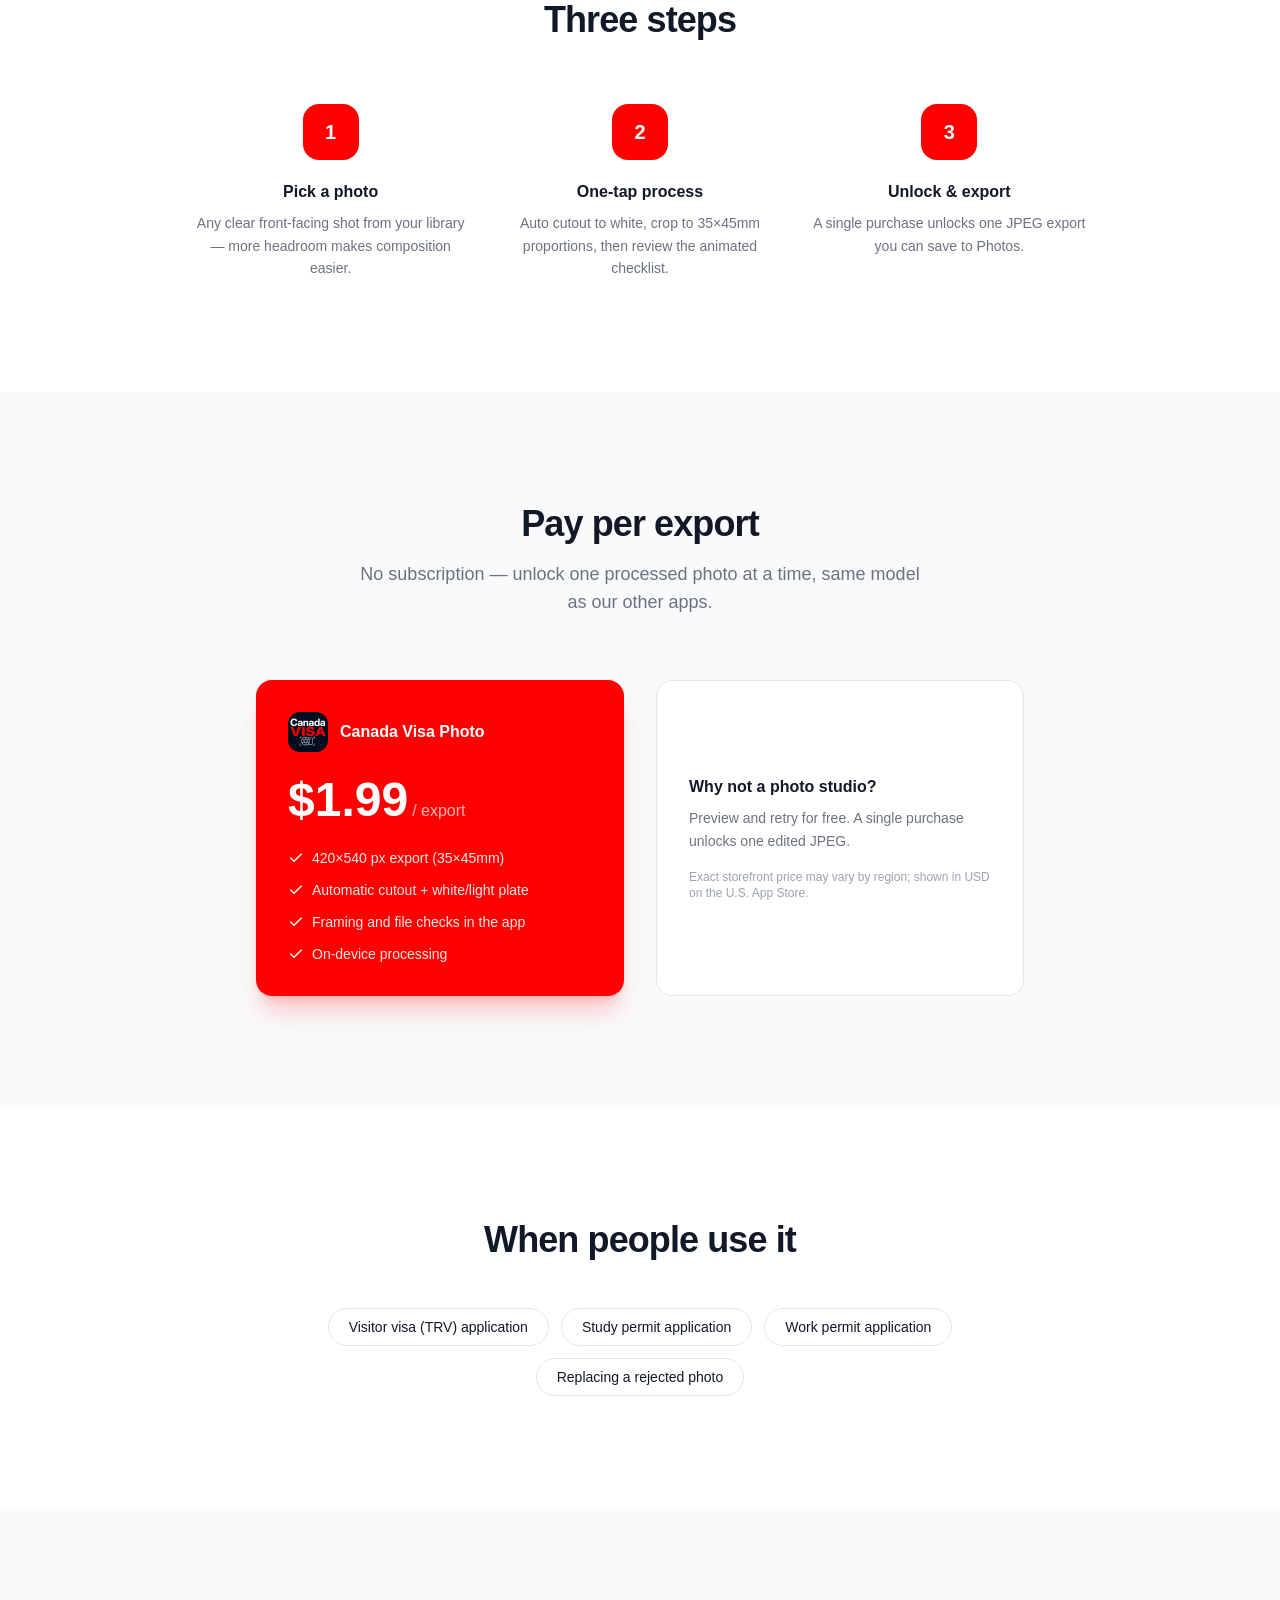
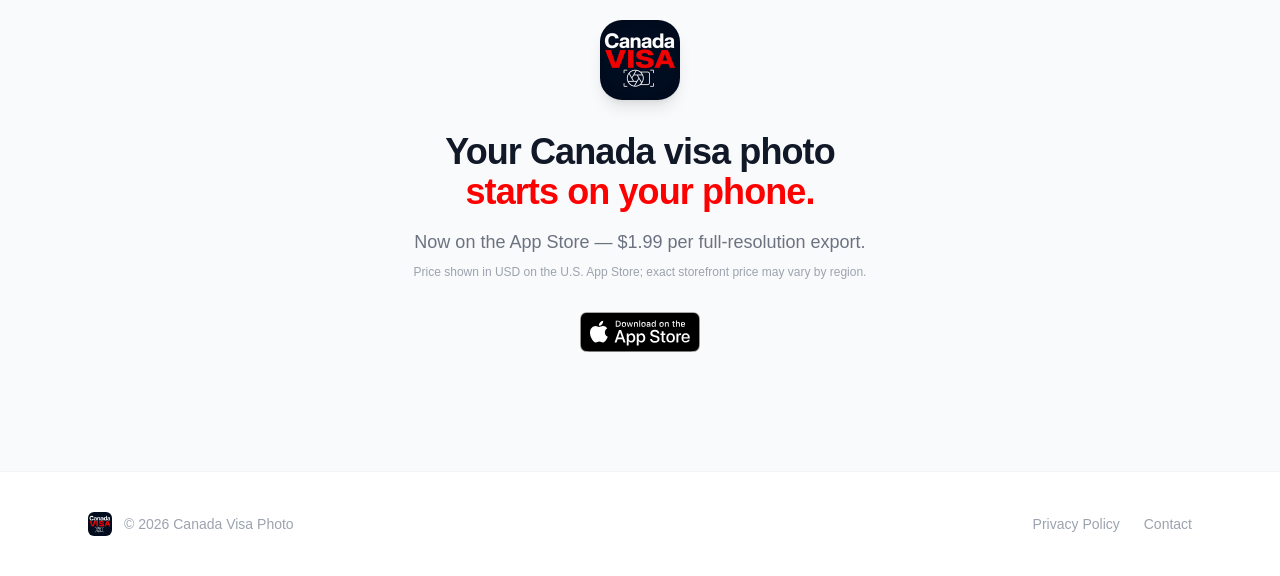
==== commit 8e60d0e1: "Attribute direct store visits to each website page" ====
--- a/index.html
+++ b/index.html
@@ -143,7 +143,7 @@
 <!-- Cloudflare Web Analytics --><script type="module" src="https://static.cloudflareinsights.com/beacon.min.js" data-cf-beacon='{"token": "4009f7885b5f44d7ab5106ff883beff3"}'></script><!-- End Cloudflare Web Analytics -->
 <!-- Icons: inline SVG from Lucide (https://lucide.dev), ISC License, see assets/licenses/lucide.txt -->
 <link rel="stylesheet" href="assets/tailwind.css">
-</head>
+<script defer src="/assets/store-clicks-v1.js"></script></head>
 <body class="bg-white text-gray-900 font-sans antialiased">
 
     <nav class="sticky top-0 z-50 bg-white/80 backdrop-blur-lg border-b border-gray-100">
@@ -192,7 +192,7 @@
             </a>
             </div>
         </div>
-        <a href="https://apps.apple.com/app/apple-store/id6787620585?pt=128765534&amp;ct=canada-website-20261117&amp;mt=8" target="_blank" rel="noopener noreferrer" class="inline-flex"><img src="/assets/app-store.svg" width="120" height="40" alt="Download on the App Store"></a>
+        <a href="https://apps.apple.com/app/apple-store/id6787620585?pt=128765534&amp;ct=web-ca-en-home-canada&amp;mt=8" target="_blank" rel="noopener noreferrer" class="inline-flex" data-acquisition-store="app-store" data-acquisition-app="canada"><img src="/assets/app-store.svg" width="120" height="40" alt="Download on the App Store"></a>
             </div>
         </div>
     </nav>
@@ -218,7 +218,7 @@
                 </p>
 
                 <div id="download" class="flex flex-col sm:flex-row items-center justify-center gap-4">
-                    <a href="https://apps.apple.com/app/apple-store/id6787620585?pt=128765534&amp;ct=canada-website-20261117&amp;mt=8" target="_blank" rel="noopener noreferrer" class="inline-flex"><img src="/assets/app-store.svg" width="120" height="40" alt="Download on the App Store"></a>
+                    <a href="https://apps.apple.com/app/apple-store/id6787620585?pt=128765534&amp;ct=web-ca-en-home-canada&amp;mt=8" target="_blank" rel="noopener noreferrer" class="inline-flex" data-acquisition-store="app-store" data-acquisition-app="canada"><img src="/assets/app-store.svg" width="120" height="40" alt="Download on the App Store"></a>
                 </div>
                 <p class="text-gray-500 text-sm mt-4">iOS 17+ &middot; iPhone</p>
                 <p class="text-gray-500 text-sm mt-1">$1.99 per photo &middot; no subscription &middot; free unlimited retries</p>
@@ -457,7 +457,7 @@
             <h2 class="text-3xl md:text-4xl font-bold tracking-tight mb-4">Your Canada visa photo<br><span class="text-brand">starts on your phone.</span></h2>
             <p class="text-gray-500 text-lg mb-2">Now on the App Store — $1.99 per full-resolution export.</p>
             <p class="text-xs text-gray-400 mb-8">Price shown in USD on the U.S. App Store; exact storefront price may vary by region.</p>
-            <a href="https://apps.apple.com/app/apple-store/id6787620585?pt=128765534&amp;ct=canada-website-20261117&amp;mt=8" target="_blank" rel="noopener noreferrer" class="inline-flex"><img src="/assets/app-store.svg" width="120" height="40" alt="Download on the App Store"></a>
+            <a href="https://apps.apple.com/app/apple-store/id6787620585?pt=128765534&amp;ct=web-ca-en-home-canada&amp;mt=8" target="_blank" rel="noopener noreferrer" class="inline-flex" data-acquisition-store="app-store" data-acquisition-app="canada"><img src="/assets/app-store.svg" width="120" height="40" alt="Download on the App Store"></a>
         </div>
     </section>
 
